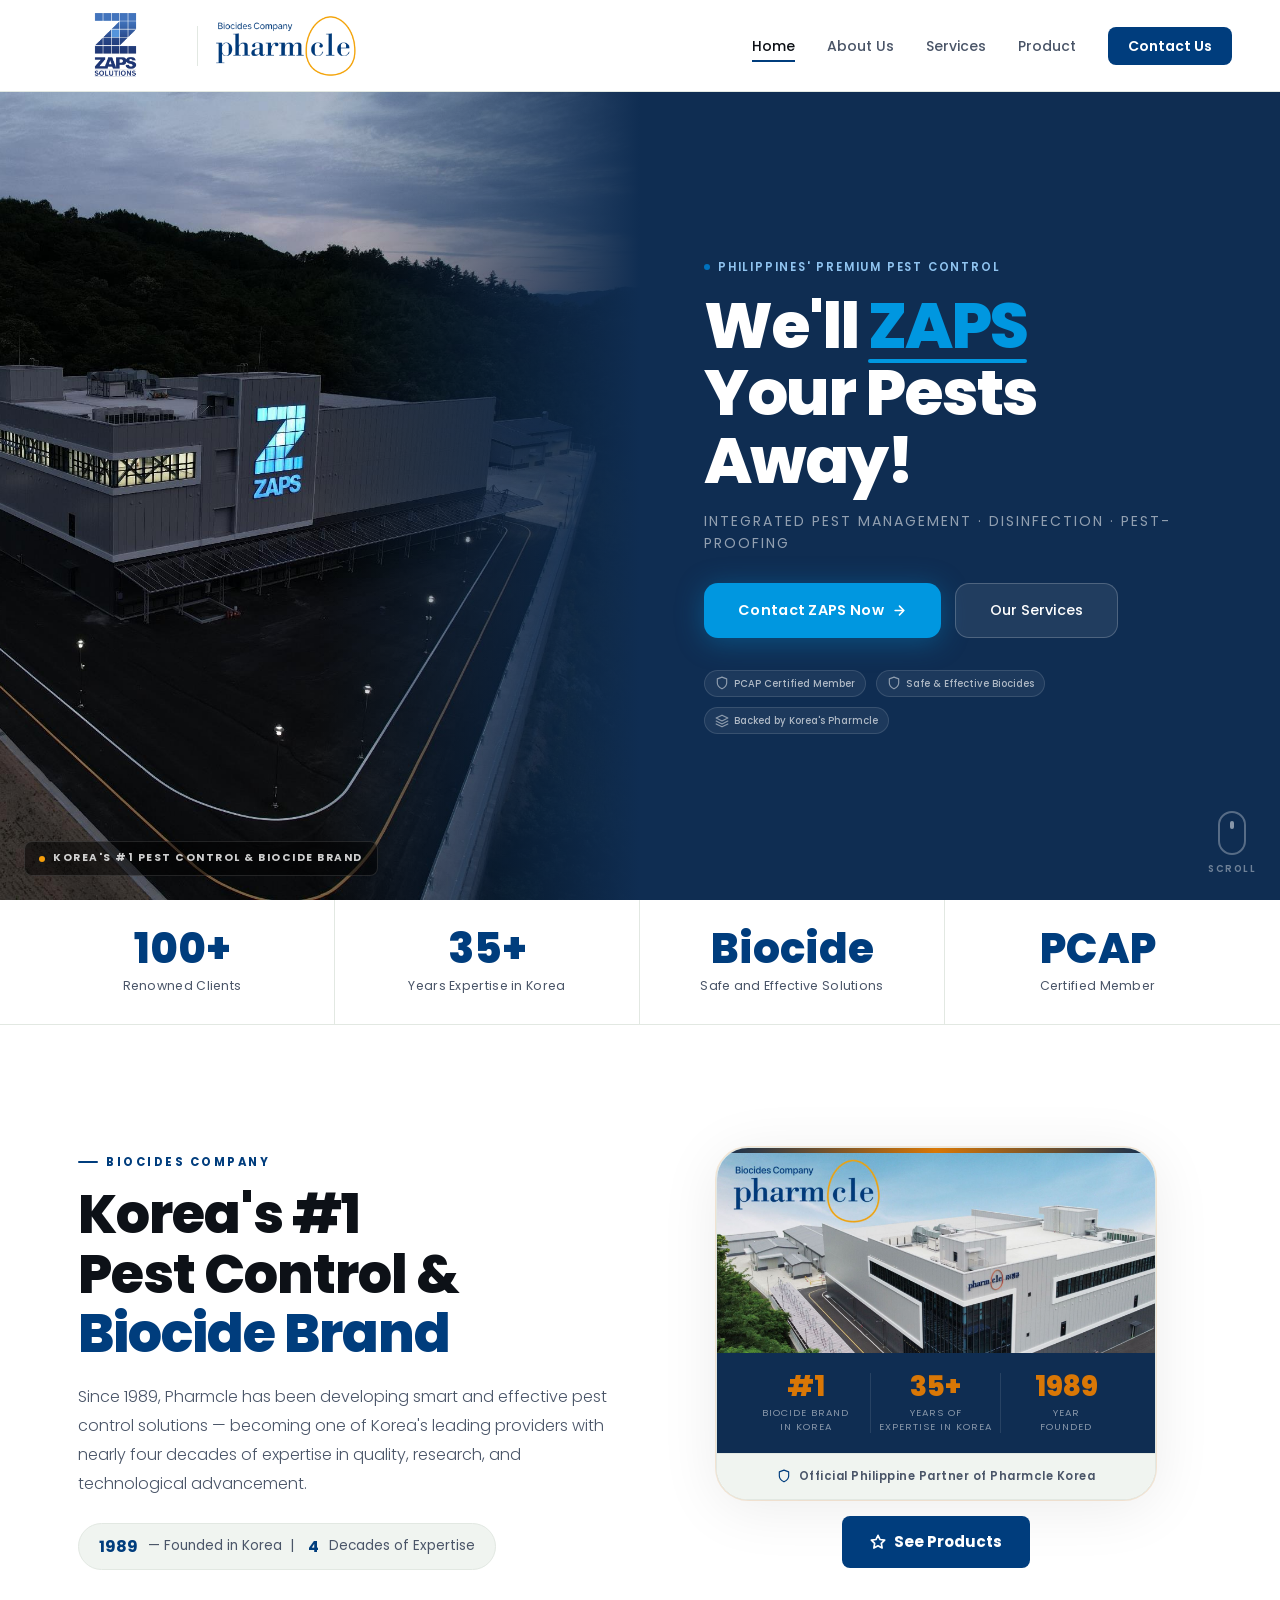
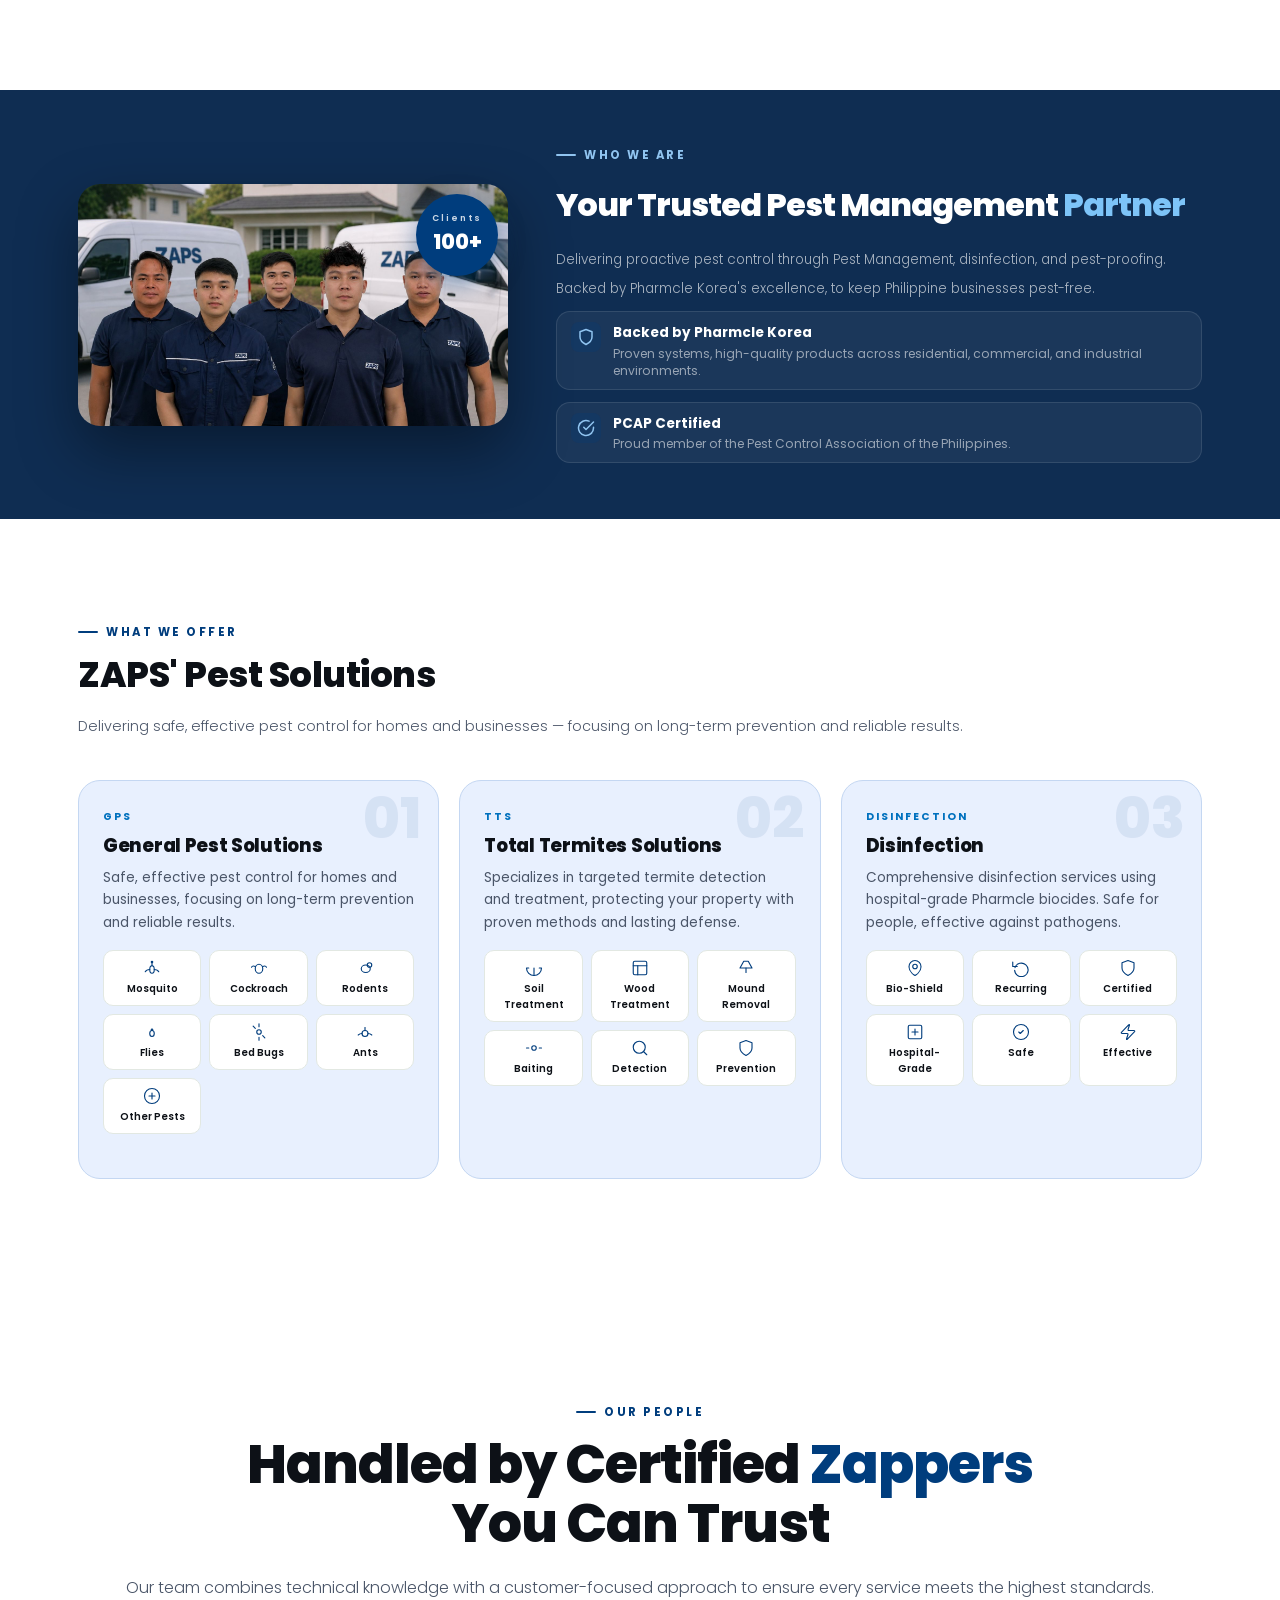
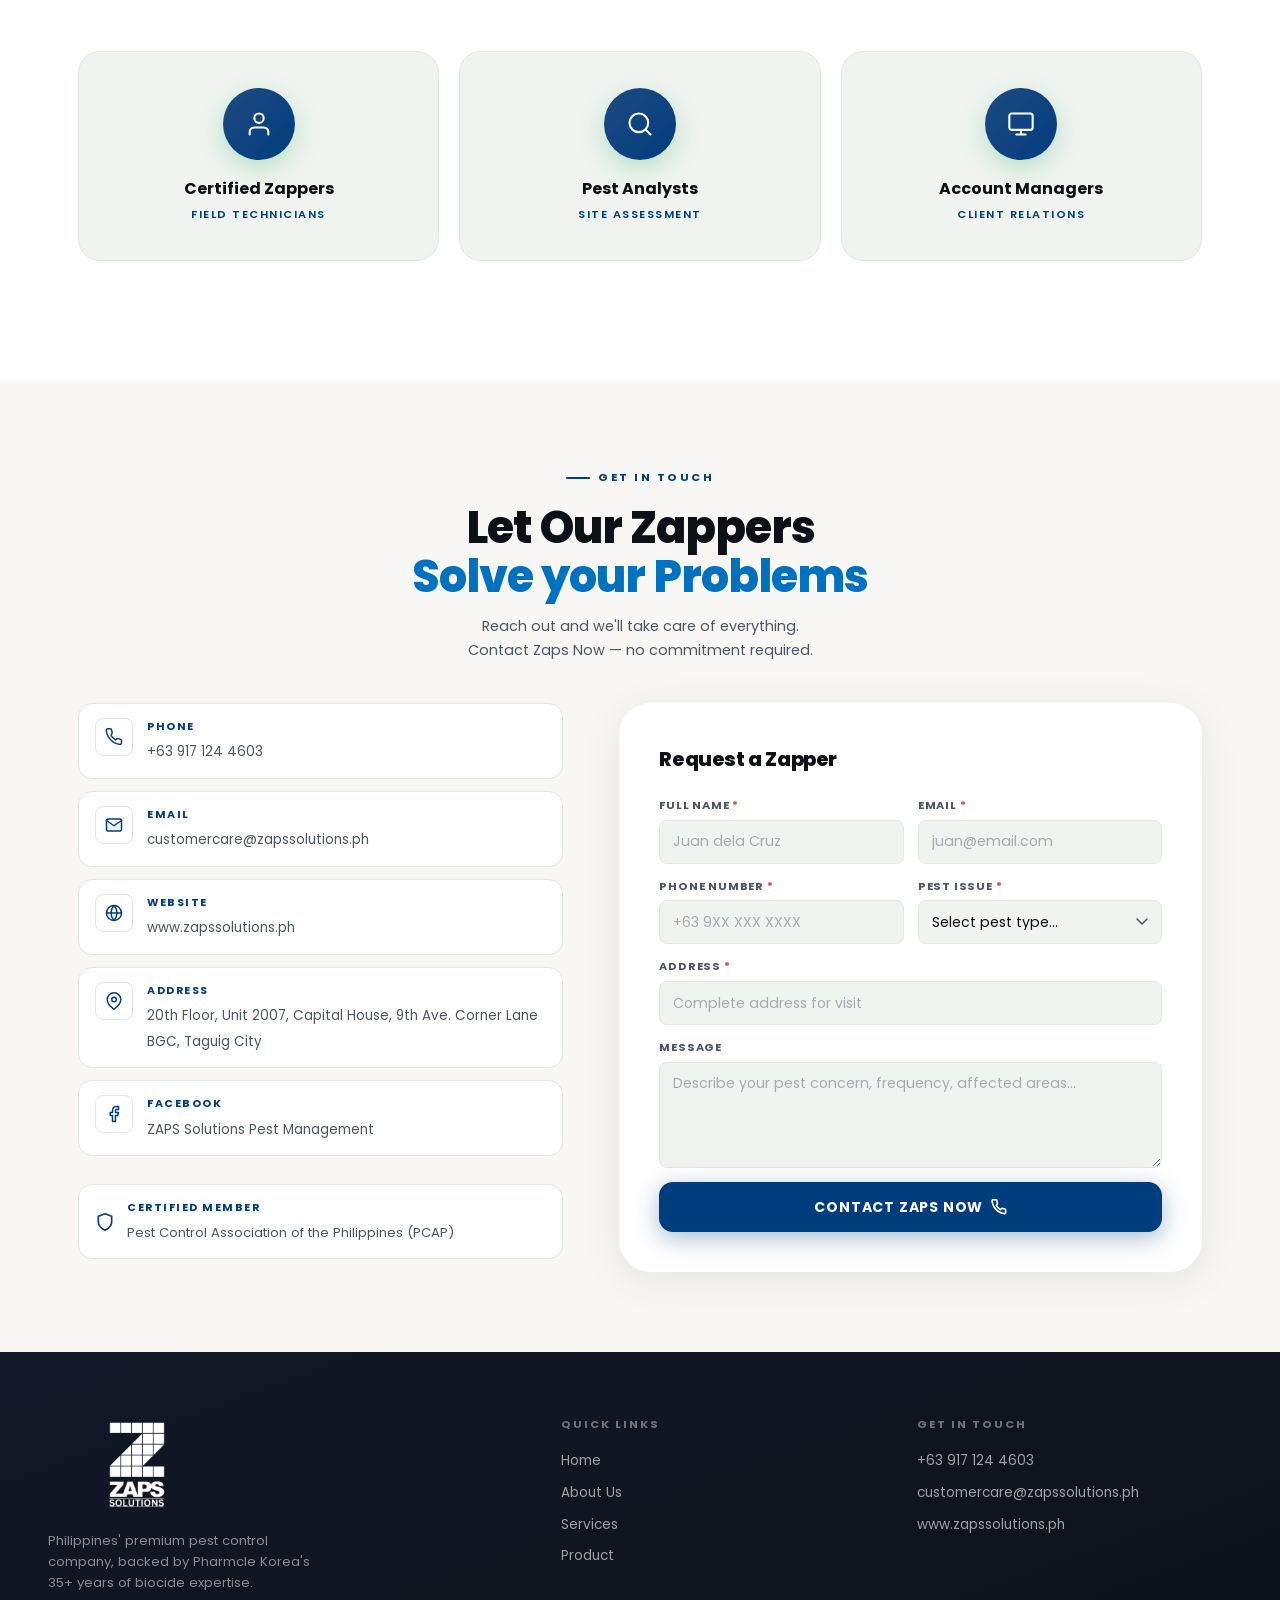
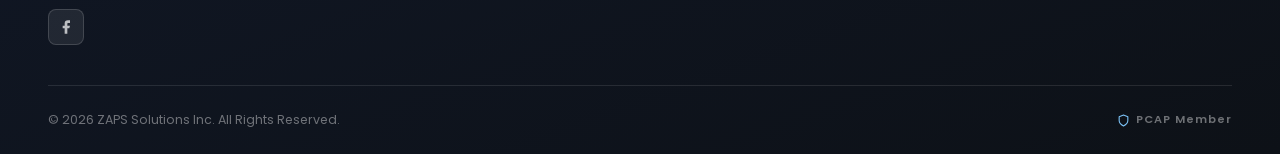
==== index.html @ f19b84ec "Fix white margin gap on hero by using padding instead of margin https://claude.ai/code/session_01PkK" ====
<!DOCTYPE html>
<html lang="en">
<head>
<meta charset="UTF-8">
<meta name="viewport" content="width=device-width, initial-scale=1.0">
<meta name="description" content="ZAPS Solutions Inc. — Philippines' premier pest control company. Integrated Pest Management, disinfection, and pest-proofing backed by Korea's Pharmcle.">
<title>ZAPS Solutions Inc. – We'll ZAPS Your Pests Away!</title>
    <link rel="icon" href="images/zaps_logo.png" type="image/png">
<link rel="preconnect" href="https://fonts.googleapis.com">
<link rel="preconnect" href="https://fonts.gstatic.com" crossorigin>
<link href="https://fonts.googleapis.com/css2?family=Poppins:wght@300;400;500;600;700;800&display=swap" rel="stylesheet" media="print" onload="this.media='all'">
<noscript><link href="https://fonts.googleapis.com/css2?family=Poppins:wght@300;400;500;600;700;800&display=swap" rel="stylesheet"></noscript>
<link rel="stylesheet" href="css/nav.css">
<style>
/* ─────────────────────────────────────────
   ZAPS SOLUTIONS — Redesigned Stylesheet
   White navbar · Full responsive · UX-first
───────────────────────────────────────── */
:root {
  --white:       #ffffff;
  --off-white:   #f8f7f4;
  --ink:         #0d1117;
  --ink-2:       #1c2530;
  --ink-muted:   #4a5568;
  --accent:      #003D7D;   /* ZAPS blue — from logo */
  --accent-2:    #002d60;
  --gold:        #d97706;
  --gold-light:  #fef3c7;
  --accent-light: #0071BE;  /* ZAPS lighter blue */
  --blue-deep:   #0f2d52;
  --blue-mid:    #1e4a82;
  --surface:     #f0f4f0;
  --border:      #e2e8e2;
  --border-dark: rgba(255,255,255,0.12);
  --text-on-dark: rgba(255,255,255,0.85);
  --text-dim:     rgba(255,255,255,0.45);

  --nav-h:  92px;
  --r-sm:   8px;
  --r-md:   14px;
  --r-lg:   22px;
  --r-xl:   32px;
  --max-w:  1220px;

  --ease-out: cubic-bezier(0.16,1,0.3,1);
}

*, *::before, *::after { box-sizing: border-box; margin: 0; padding: 0; }
html {
  width: 100%; min-height: 100%;
  scroll-behavior: smooth;
  scroll-padding-top: var(--nav-h);
  -webkit-text-size-adjust: 100%;
}
body {
  width: 100%;
  font-family: 'Poppins', sans-serif;
  background: var(--off-white);
  color: var(--ink);
  overflow-x: hidden;
  line-height: 1.6;
}
img { display: block; max-width: 100%; }
a { color: inherit; text-decoration: none; }
button { font-family: inherit; cursor: pointer; }

@media (prefers-reduced-motion: reduce) {
  *, *::before, *::after {
    animation-duration: 0.01ms !important;
    transition-duration: 0.01ms !important;
  }
}

/* ══════════════════════════════
   HERO — Split layout
══════════════════════════════ */
#hero {
  height: 100svh;
  padding-top: var(--nav-h);
  background: var(--blue-deep);
  position: relative;
  display: grid;
  grid-template-columns: 1fr 1fr;
  overflow: hidden;
}
.hero-image-side {
  position: relative;
  overflow: hidden;
}
.hero-image-side::after {
  content: '';
  position: absolute; inset: 0;
  background: linear-gradient(to right, transparent 50%, var(--blue-deep) 100%);
  pointer-events: none; z-index: 1;
}
.hero-image-side img {
  width: 100%; height: 100%;
  object-fit: cover; display: block;
}
.hero-content-side {
  display: flex;
  flex-direction: column;
  justify-content: center;
  padding: 60px clamp(32px, 5vw, 80px);
  position: relative; z-index: 2;
}
.hero-korea-badge {
  position: absolute;
  bottom: 24px; left: 24px;
  display: flex; align-items: center; gap: 8px;
  background: rgba(0,0,0,0.5);
  border: 1px solid rgba(255,255,255,0.12);
  border-radius: 8px; padding: 8px 14px;
  font-size: 0.65rem; font-weight: 700;
  letter-spacing: 1.5px; text-transform: uppercase;
  color: rgba(255,255,255,0.8); z-index: 3;
}
.hero-korea-badge span {
  width: 6px; height: 6px;
  background: #f59e0b; border-radius: 50%;
}
.hero-scroll-indicator {
  position: absolute;
  bottom: 24px; right: 24px;
  display: flex; flex-direction: column;
  align-items: center; gap: 6px;
  color: rgba(255,255,255,0.4);
  font-size: 0.6rem; font-weight: 600;
  letter-spacing: 1.5px; text-transform: uppercase; z-index: 3;
}
.hero-scroll-icon {
  width: 28px; height: 44px;
  border: 2px solid rgba(255,255,255,0.3);
  border-radius: 14px;
  display: flex; justify-content: center; padding-top: 8px;
}
.hero-scroll-dot {
  width: 4px; height: 8px;
  background: rgba(255,255,255,0.5);
  border-radius: 2px;
  animation: scrollBounce 1.5s ease-in-out infinite;
}
@keyframes scrollBounce {
  0%, 100% { transform: translateY(0); opacity: 1; }
  50% { transform: translateY(10px); opacity: 0.3; }
}

.hero-eyebrow {
  display: inline-flex; align-items: center; gap: 8px;
  font-size: 0.72rem; font-weight: 600; letter-spacing: 1.8px;
  text-transform: uppercase; color: #90c4f0;
  margin-bottom: 16px;
  animation: fadeUp 0.7s ease both;
}
.hero-eyebrow span { width: 6px; height: 6px; background: var(--accent-light); border-radius: 50%; }

.hero-headline {
  font-family: 'Poppins', sans-serif;
  font-size: clamp(36px, 5vw, 64px);
  font-weight: 800; line-height: 1.05;
  letter-spacing: -2px; color: var(--white);
  animation: fadeUp 0.7s ease 0.15s both;
  margin-bottom: 16px;
}
.hero-headline .zaps-word {
  color: #0097E0; position: relative; display: inline-block;
}
.hero-headline .zaps-word::after {
  content: '';
  position: absolute; left: 0; bottom: -4px; right: 0;
  height: 4px; background: #0097E0; border-radius: 2px;
  animation: lineGrow 0.6s var(--ease-out) 0.8s both;
  transform-origin: left;
}
@keyframes lineGrow { from { transform: scaleX(0); } to { transform: scaleX(1); } }

.hero-sub {
  font-size: clamp(11px, 1.4vw, 14px); font-weight: 400;
  color: rgba(255,255,255,0.55);
  letter-spacing: 2px; text-transform: uppercase;
  margin-bottom: 28px;
  animation: fadeUp 0.7s ease 0.3s both;
}
.hero-ctas {
  display: flex; flex-wrap: wrap; gap: 14px;
  margin-bottom: 32px;
  animation: fadeUp 0.7s ease 0.45s both;
}
.btn-primary {
  display: inline-flex; align-items: center; gap: 8px;
  background: #0097E0; color: var(--white);
  padding: 15px 34px; border-radius: var(--r-md);
  font-size: 0.9rem; font-weight: 600; letter-spacing: 0.3px;
  transition: background 0.2s, transform 0.2s, box-shadow 0.2s;
  box-shadow: 0 4px 28px rgba(0,151,224,0.35);
  min-height: 52px;
}
.btn-primary:hover {
  background: #5bb8f5;
  transform: translateY(-2px);
  box-shadow: 0 8px 38px rgba(91,184,245,0.4);
}
.btn-ghost {
  display: inline-flex; align-items: center; gap: 8px;
  background: rgba(255,255,255,0.08); color: var(--white);
  padding: 15px 34px; border-radius: var(--r-md);
  font-size: 0.9rem; font-weight: 500;
  border: 1px solid rgba(255,255,255,0.2);
  transition: background 0.2s, transform 0.2s;
  min-height: 52px;
}
.btn-ghost:hover {
  background: rgba(255,255,255,0.14);
  transform: translateY(-2px);
}
.hero-trust-badges {
  display: flex; flex-wrap: wrap; gap: 10px;
  animation: fadeUp 0.7s ease 0.6s both;
}
.hero-trust-badge {
  display: inline-flex; align-items: center; gap: 5px;
  background: rgba(255,255,255,0.06);
  border: 1px solid rgba(255,255,255,0.12);
  border-radius: 50px; padding: 5px 10px;
  font-size: 0.6rem; font-weight: 500;
  color: rgba(255,255,255,0.65);
  white-space: nowrap;
}
.hero-trust-badge svg { color: rgba(255,255,255,0.5); }

@keyframes fadeUp { from{opacity:0;transform:translateY(24px)} to{opacity:1;transform:translateY(0)} }

@media (max-width: 899px) {
  #hero { grid-template-columns: 1fr; height: auto; }
  .hero-image-side { height: 45vh; }
  .hero-image-side::after { background: linear-gradient(to bottom, transparent 50%, var(--blue-deep) 100%); }
  .hero-content-side { padding: 40px 20px 60px; align-items: center; text-align: center; }
  .hero-ctas { justify-content: center; }
  .hero-trust-badges { justify-content: center; }
  .hero-eyebrow { justify-content: center; }
  .hero-headline { font-size: clamp(32px, 8vw, 48px); }
  .hero-korea-badge { display: none; }
  .hero-scroll-indicator { display: none; }
}

/* ══════════════════════════════
   STATS BANNER
══════════════════════════════ */
.stats-banner {
  background: var(--white);
  border-bottom: 1px solid var(--border);
  padding: 0;
}
.stats-inner {
  max-width: var(--max-w); margin: 0 auto;
  display: grid; grid-template-columns: repeat(2, 1fr);
}
.stat-item {
  padding: 28px 20px; text-align: center;
  border-right: 1px solid var(--border);
  border-bottom: 1px solid var(--border);
}
.stat-item:nth-child(2n) { border-right: none; }
.stat-item:last-child,
.stat-item:nth-last-child(2) { border-bottom: none; }
.stat-num {
  font-family: 'Poppins', sans-serif;
  font-size: clamp(28px, 5vw, 42px); font-weight: 800;
  color: var(--accent); line-height: 1;
  margin-bottom: 6px;
}
.stat-label { font-size: 0.78rem; color: var(--ink-muted); font-weight: 400; letter-spacing: 0.3px; }

@media (min-width: 640px) {
  .stats-inner { grid-template-columns: repeat(4, 1fr); }
  .stat-item { border-bottom: none !important; border-right: 1px solid var(--border) !important; }
  .stat-item:last-child { border-right: none !important; }
}

/* ══════════════════════════════
   SECTION SHARED UTILITIES
══════════════════════════════ */
.section-wrap { padding: clamp(64px, 10vw, 120px) 0; }
.container { max-width: var(--max-w); margin: 0 auto; padding: 0 clamp(16px, 4vw, 48px); }

.eyebrow {
  display: inline-flex; align-items: center; gap: 8px;
  font-size: 0.72rem; font-weight: 700; letter-spacing: 2.5px;
  text-transform: uppercase; color: var(--accent);
  margin-bottom: 14px;
}
.eyebrow::before {
  content: '';
  width: 20px; height: 2px; background: var(--accent); border-radius: 2px;
}

.section-title {
  font-family: 'Poppins', sans-serif;
  font-size: clamp(30px, 5vw, 54px);
  font-weight: 800; line-height: 1.1;
  letter-spacing: -1px; color: var(--ink);
  margin-bottom: 20px;
}
.section-title .hl { color: var(--accent); }

.section-body {
  font-size: 1rem; font-weight: 300;
  line-height: 1.8; color: var(--ink-muted);
  max-width: 560px;
}

/* Reveal animation */
.reveal {
  opacity: 0; transform: translateY(28px);
  transition: opacity 0.6s var(--ease-out), transform 0.6s var(--ease-out);
}
.reveal.visible { opacity: 1; transform: none; }
.reveal-delay-1 { transition-delay: 0.1s; }
.reveal-delay-2 { transition-delay: 0.2s; }
.reveal-delay-3 { transition-delay: 0.3s; }

/* ══════════════════════════════
   PHARMCLE SECTION — Light BG
══════════════════════════════ */
#pharmcle { background: var(--white); }

.pharmcle-grid {
  display: grid; grid-template-columns: 1fr;
  gap: 60px; align-items: center;
}

@media (min-width: 900px) {
  .pharmcle-grid { grid-template-columns: 1fr 1fr; }
}

.pharmcle-kicker {
  font-size: 1rem; font-weight: 500;
  color: var(--ink); line-height: 1.6;
  margin-bottom: 16px;
}
.pharmcle-kicker .hl { color: var(--gold); font-weight: 700; }
.pharmcle-kicker a { color: var(--accent); }

.stat-pill {
  display: inline-flex; align-items: center; gap: 10px;
  background: var(--surface); border: 1px solid var(--border);
  border-radius: 50px; padding: 10px 20px;
  font-size: 0.85rem; margin-top: 24px;
  color: var(--ink-muted);
}
.stat-pill strong { color: var(--accent); font-size: 1rem; }
.see-products-btn {
  display: flex; align-items: center; justify-content: center; gap: 8px;
  width: 100%; margin-top: 16px; padding: 15px 24px;
  background: var(--accent); color: #fff;
  border-radius: var(--r-sm); font-size: 0.95rem; font-weight: 700;
  text-decoration: none; transition: background 0.2s, transform 0.2s;
  min-height: 52px;
}
.see-products-btn:hover { background: var(--accent-2); transform: translateY(-2px); }
@media (min-width: 900px) {
  .see-products-btn { width: auto; padding: 13px 28px; }
}

/* Pharmcle card */
.pharmcle-card {
  background: var(--white);
  border-radius: var(--r-xl);
  border: 1px solid var(--border);
  overflow: hidden;
  box-shadow: 0 8px 60px rgba(0,0,0,0.08), 0 0 0 1px rgba(217,119,6,0.15);
  max-width: 440px; margin: 0 auto; width: 100%;
}
.pharmcle-card-bar {
  height: 5px;
  background: linear-gradient(90deg, var(--blue-deep), var(--gold) 50%, var(--blue-deep));
}
.pharmcle-card-logo {
  padding: 0;
  background: var(--white);
  display: flex; align-items: center; justify-content: center;
  overflow: hidden;
  height: 200px;
}
.pharmcle-card-logo img {
  width: 100%; height: 100%;
  object-fit: cover;
  object-position: top left;
  display: block;
}
.pharmcle-card-stats {
  display: grid; grid-template-columns: repeat(3, 1fr);
  background: var(--blue-deep);
  padding: 20px 24px;
  gap: 0;
}
.pcs {
  text-align: center; display: flex; flex-direction: column;
  align-items: center; gap: 5px;
  border-right: 1px solid rgba(255,255,255,0.1);
  padding: 0 8px;
}
.pcs:last-child { border-right: none; }
.pcs-num {
  font-family: 'Poppins', sans-serif;
  font-size: 1.75rem; font-weight: 800; color: var(--gold); line-height: 1;
}
.pcs-label { font-size: 0.6rem; letter-spacing: 1px; color: rgba(255,255,255,0.5); text-transform: uppercase; line-height: 1.4; }
.pharmcle-card-footer {
  display: flex; align-items: center; justify-content: center; gap: 8px;
  padding: 13px 20px; background: var(--surface);
  border-top: 1px solid var(--border);
  font-size: 0.72rem; font-weight: 600; color: var(--ink-muted);
  letter-spacing: 0.5px;
}
.pharmcle-card-footer svg { color: var(--accent); flex-shrink: 0; }

/* ══════════════════════════════
   ABOUT — Dark section
══════════════════════════════ */
#about {
  background: var(--blue-deep);
  padding: clamp(36px,5vw,56px) 0;
  position: relative; overflow: hidden;
}
#about .section-title { color: var(--white); font-size: clamp(1.4rem,3vw,2rem); white-space: nowrap; }
#about .section-title .hl { color: #7dc4f8; }
#about .section-body { color: rgba(255,255,255,0.65); font-size: 0.84rem; line-height: 1.55; max-width: none; }
#about .eyebrow { color: #90c4f0; }
#about .eyebrow::before { background: #90c4f0; }

.about-grid {
  display: grid; grid-template-columns: 1fr;
  gap: 32px; align-items: center;
}
@media (min-width: 900px) {
  .about-grid { grid-template-columns: 0.8fr 1.2fr; gap: 48px; }
}

.about-img-wrap {
  position: relative;
}
.about-img-single {
  width: 100%;
  height: auto;
  border-radius: var(--r-lg);
  box-shadow: 0 24px 60px rgba(0,0,0,0.4);
}
.est-badge {
  position: absolute; top: 10px; right: 10px;
  width: 82px; height: 82px;
  background: var(--accent); border-radius: 50%;
  display: flex; flex-direction: column;
  align-items: center; justify-content: center;
  text-align: center; z-index: 4;
  box-shadow: 0 8px 24px rgba(0,61,125,0.5);
}
.est-badge span:first-child { font-size: 0.55rem; letter-spacing: 2px; font-weight: 600; color: rgba(255,255,255,0.8); }
.est-badge span:last-child { font-family: 'Poppins', sans-serif; font-size: 1.3rem; font-weight: 800; color: var(--white); }

.about-text { display: flex; flex-direction: column; gap: 8px; }
.about-highlight {
  display: flex; gap: 12px; align-items: flex-start;
  background: rgba(255,255,255,0.05);
  border: 1px solid rgba(255,255,255,0.1);
  border-radius: var(--r-md); padding: 10px 14px;
  margin-top: 4px;
}
.about-highlight-icon {
  width: 30px; height: 30px; flex-shrink: 0;
  background: rgba(0,61,125,0.25); border-radius: var(--r-sm);
  display: flex; align-items: center; justify-content: center;
  color: #90c4f0;
}
.about-highlight strong { display: block; color: var(--white); font-size: 0.84rem; margin-bottom: 1px; }
.about-highlight p { font-size: 0.76rem; color: rgba(255,255,255,0.55); line-height: 1.4; margin: 0; }

/* ══════════════════════════════
   SERVICES
══════════════════════════════ */
#services {
  position: relative; overflow: hidden;
  padding: clamp(56px,8vw,96px) 0;
  background: var(--white);
}
#services::before { display: none; }
#services .section-title { color: var(--ink); font-size: clamp(1.5rem,3.5vw,2.2rem); font-weight: 800; letter-spacing: -0.5px; }
#services .eyebrow { color: var(--accent); }
#services .eyebrow::before { background: var(--accent); }
#services .section-body { color: var(--ink-muted); font-size: 0.9rem; max-width: none; }

.services-head { margin-bottom: 40px; }

.services-grid {
  display: grid; grid-template-columns: 1fr;
  gap: 20px;
}
@media (min-width: 640px) {
  .services-grid { grid-template-columns: 1fr 1fr; }
}
@media (min-width: 1100px) {
  .services-grid { grid-template-columns: repeat(3, 1fr); }
}

.service-card {
  background: #e8f0fe;
  border: 1px solid #c4d7f2;
  border-radius: var(--r-lg); padding: 28px 24px;
  position: relative; overflow: hidden;
  transition: border-color 0.3s, transform 0.3s, box-shadow 0.3s;
  cursor: default;
}
.service-card::before { display: none; }
.service-card:hover { border-color: var(--accent); transform: translateY(-4px); box-shadow: 0 12px 36px rgba(0,61,125,0.12); }

.service-card-tag {
  font-size: 0.65rem; font-weight: 700; letter-spacing: 2px;
  text-transform: uppercase; color: var(--accent-light);
  margin-bottom: 8px;
}
.service-card-title {
  font-family: 'Poppins', sans-serif;
  font-size: 1.15rem; font-weight: 800;
  color: var(--ink); line-height: 1.25;
  margin-bottom: 10px; letter-spacing: -0.3px;
}
.service-card-body {
  font-size: 0.85rem; color: var(--ink-muted);
  line-height: 1.65; margin-bottom: 16px;
}
.service-num {
  position: absolute; top: 10px; right: 16px;
  font-family: 'Poppins', sans-serif;
  font-size: 3.5rem; font-weight: 800;
  color: rgba(0,61,125,0.08); line-height: 1;
  pointer-events: none; user-select: none;
}

.pest-chips { display: grid; grid-template-columns: repeat(3, 1fr); gap: 8px; margin-bottom: 16px; }
.pest-chip {
  display: flex; flex-direction: column; align-items: center; gap: 4px;
  background: var(--white); border: 1px solid var(--border);
  border-radius: 10px; padding: 8px 10px;
  min-width: 56px; font-size: 0.62rem; font-weight: 600;
  color: var(--ink); text-align: center;
  transition: background 0.2s, border-color 0.2s, box-shadow 0.2s; cursor: default;
}
.pest-chip svg { width: 18px; height: 18px; color: var(--accent); }
.pest-chip:hover { border-color: var(--accent); box-shadow: 0 4px 12px rgba(0,61,125,0.1); }

.learn-link {
  display: inline-flex; align-items: center; gap: 6px;
  color: var(--accent); font-size: 0.85rem; font-weight: 600;
  transition: gap 0.2s, color 0.2s;
  cursor: pointer; position: relative; z-index: 1;
}
.learn-link:hover { gap: 10px; color: var(--accent-2); }

/* ══════════════════════════════
   TEAM
══════════════════════════════ */
#team { background: var(--white); }
#team .section-title { white-space: nowrap; text-align: center; }
#team .section-body { max-width: none; }

.team-grid {
  display: grid; grid-template-columns: 1fr;
  gap: 20px; margin-top: 48px;
}
@media (min-width: 640px) {
  .team-grid { grid-template-columns: repeat(3, 1fr); }
}

.team-card {
  background: var(--surface); border: 1px solid var(--border);
  border-radius: var(--r-lg); padding: 36px 24px;
  text-align: center;
  transition: border-color 0.3s, transform 0.3s, box-shadow 0.3s;
}
.team-card:hover {
  border-color: var(--accent);
  transform: translateY(-4px);
  box-shadow: 0 16px 40px rgba(0,61,125,0.15);
}
.team-avatar {
  width: 72px; height: 72px;
  background: linear-gradient(135deg, var(--blue-mid), var(--accent));
  border-radius: 50%; margin: 0 auto 16px;
  display: flex; align-items: center; justify-content: center;
  box-shadow: 0 8px 24px rgba(22,163,74,0.25);
}
.team-name { font-family: 'Poppins', sans-serif; font-size: 1rem; font-weight: 700; margin-bottom: 5px; }
.team-role { font-size: 0.7rem; letter-spacing: 1.5px; color: var(--accent); text-transform: uppercase; font-weight: 600; }

/* ══════════════════════════════
   CLIENTS / SOCIAL PROOF
══════════════════════════════ */
#clients {
  background: linear-gradient(135deg, #020d1f 0%, #001a4d 35%, #0038a8 65%, #001a4d 85%, #020d1f 100%);
  overflow: hidden;
  position: relative;
}
#clients::before {
  content: '';
  position: absolute; inset: 0;
  background:
    radial-gradient(ellipse at 50% 0%, rgba(0,120,255,0.35) 0%, transparent 60%),
    radial-gradient(ellipse at 50% 100%, rgba(0,60,160,0.25) 0%, transparent 55%);
  pointer-events: none;
}
#clients .section-title { color: #ffffff; text-align: center; }
#clients .section-body { color: rgba(255,255,255,0.88); }
#clients .eyebrow { justify-content: center; color: #7dc4f8; }
#clients .eyebrow::before { display: none; }

.clients-head { text-align: center; margin-bottom: 48px; position: relative; z-index: 1; }

.clients-track-wrap {
  overflow: hidden;
  position: relative; z-index: 1;
  mask-image: linear-gradient(to right, transparent, black 8%, black 92%, transparent);
  -webkit-mask-image: linear-gradient(to right, transparent, black 8%, black 92%, transparent);
}
.clients-track {
  display: flex; gap: 16px;
  animation: trackScroll 22s linear infinite;
  width: max-content;
}
.clients-track:hover { animation-play-state: paused; }
@keyframes trackScroll { to { transform: translateX(-50%); } }

.client-logo {
  height: 52px;
  background: rgba(255,255,255,0.07);
  border: 1px solid rgba(100,180,255,0.2);
  border-radius: var(--r-md); padding: 0 28px;
  display: flex; align-items: center; justify-content: center;
  font-family: 'Poppins', sans-serif;
  font-size: 0.88rem; font-weight: 700;
  color: rgba(255,255,255,0.75);
  white-space: nowrap; flex-shrink: 0;
  transition: background 0.25s, color 0.25s, border-color 0.25s, box-shadow 0.25s;
  backdrop-filter: blur(6px);
}
.client-logo:hover {
  background: rgba(0,100,255,0.22);
  border-color: rgba(100,180,255,0.55);
  color: #ffffff;
  box-shadow: 0 0 18px rgba(0,120,255,0.3);
}

/* Reviews / Testimonials */
.reviews-grid {
  display: grid; grid-template-columns: 1fr;
  gap: 20px; margin-top: 48px;
}
@media (min-width: 640px) {
  .reviews-grid { grid-template-columns: repeat(2, 1fr); }
}
@media (min-width: 900px) {
  .reviews-grid { grid-template-columns: repeat(3, 1fr); }
}
.review-card {
  background: rgba(255,255,255,0.06);
  border: 1px solid rgba(100,180,255,0.18);
  border-radius: var(--r-lg); padding: 28px 24px;
  transition: border-color 0.3s, transform 0.3s, box-shadow 0.3s;
  position: relative; z-index: 1;
  backdrop-filter: blur(8px);
}
.review-card:hover {
  border-color: rgba(100,180,255,0.45);
  transform: translateY(-4px);
  box-shadow: 0 12px 36px rgba(0,80,200,0.25);
}
.review-stars { color: #fbbf24; font-size: 0.85rem; letter-spacing: 2px; margin-bottom: 12px; }
.review-text { font-size: 0.88rem; color: rgba(255,255,255,0.82); line-height: 1.75; margin-bottom: 18px; font-style: italic; }
.review-author { font-size: 0.78rem; color: rgba(160,210,255,0.7); font-weight: 600; letter-spacing: 0.5px; }

/* ══════════════════════════════
   CONTACT — Dark split layout
══════════════════════════════ */
#contact {
  background: var(--off-white);
  padding: clamp(48px,7vw,80px) 0;
  position: relative; overflow: hidden;
}
#contact::before {
  display: none;
}

/* ── Info side ── */
.contact-info-side { position: relative; z-index: 1; }
.contact-eyebrow {
  display: inline-flex; align-items: center; gap: 8px;
  font-size: 0.7rem; font-weight: 700; letter-spacing: 2.5px;
  text-transform: uppercase; color: var(--accent); margin-bottom: 16px;
}
.contact-eyebrow::before {
  content: ''; width: 24px; height: 2px; background: var(--accent); border-radius: 2px;
}
.contact-title {
  font-family: 'Poppins', sans-serif;
  font-size: clamp(1.8rem,4vw,2.8rem); font-weight: 800;
  line-height: 1.1; letter-spacing: -1px; color: var(--ink); margin-bottom: 12px;
}
.contact-title .hl { color: var(--accent-light); }
.contact-lead {
  font-size: 0.9rem; color: var(--ink-muted);
  line-height: 1.7; margin-bottom: 36px; max-width: 400px;
}

/* Info cards */
.info-cards { display: flex; flex-direction: column; gap: 12px; margin-bottom: 28px; }
.info-card {
  display: flex; align-items: flex-start; gap: 14px;
  background: var(--white);
  border: 1px solid var(--border);
  border-radius: var(--r-md); padding: 14px 16px;
  transition: background 0.25s, border-color 0.25s;
}
.info-card:hover {
  background: var(--surface);
  border-color: var(--accent-light);
}
.info-card-icon {
  width: 38px; height: 38px; flex-shrink: 0;
  background: var(--white); border: 1px solid var(--border); border-radius: var(--r-sm);
  display: flex; align-items: center; justify-content: center;
  color: var(--accent);
}
.info-card-text strong {
  display: block; font-size: 0.68rem; font-weight: 700;
  letter-spacing: 1.5px; text-transform: uppercase;
  color: var(--accent); margin-bottom: 3px;
}
.info-card-text span { font-size: 0.84rem; color: var(--ink-muted); line-height: 1.45; }
.info-card-text a {
  font-size: 0.84rem; color: var(--ink-muted);
  transition: color 0.2s;
}
.info-card-text a:hover { color: var(--ink); }

/* PCAP badge */
.pcap-glass {
  display: flex; align-items: center; gap: 12px;
  background: var(--white);
  border: 1px solid var(--border);
  border-radius: var(--r-md); padding: 14px 16px;
}
.pcap-glass svg { color: var(--accent); flex-shrink: 0; }
.pcap-glass strong { display: block; font-size: 0.68rem; letter-spacing: 1.5px; text-transform: uppercase; color: var(--accent); margin-bottom: 2px; }
.pcap-glass span { font-size: 0.82rem; color: var(--ink-muted); }

/* ── Form side ── */
.contact-form-wrap {
  background: rgba(255,255,255,0.96);
  border-radius: var(--r-xl);
  padding: clamp(20px,4vw,40px);
  box-shadow: 0 8px 40px rgba(0,0,0,0.08);
  position: relative; z-index: 1;
  width: 100%; box-sizing: border-box; overflow: hidden;
}
.form-title {
  font-family: 'Poppins', sans-serif;
  font-size: 1.25rem; font-weight: 800;
  color: var(--ink); margin-bottom: 22px; letter-spacing: -0.4px;
}

.form-row {
  display: grid; grid-template-columns: 1fr;
  gap: 14px; margin-bottom: 0;
}
@media (min-width: 480px) { .form-row { grid-template-columns: 1fr 1fr; } }

.form-group { display: flex; flex-direction: column; gap: 5px; margin-bottom: 14px; }
.form-group label {
  font-size: 0.7rem; font-weight: 700; letter-spacing: 0.8px;
  color: var(--ink-muted); text-transform: uppercase;
}
.form-group input,
.form-group textarea,
.form-group select {
  background: var(--surface); border: 1.5px solid var(--border);
  border-radius: var(--r-sm); padding: 10px 13px;
  color: var(--ink); font-family: 'Poppins', sans-serif; font-size: 0.88rem;
  outline: none; transition: border-color 0.2s, box-shadow 0.2s, background 0.2s;
  min-height: 44px; -webkit-appearance: none; appearance: none; width: 100%;
}
.form-group input::placeholder,
.form-group textarea::placeholder { color: var(--ink-muted); opacity: 0.45; }
.form-group input:focus,
.form-group textarea:focus,
.form-group select:focus {
  border-color: var(--accent); background: #fff;
  box-shadow: 0 0 0 3px rgba(0,61,125,0.1);
}
.form-group input.error,
.form-group textarea.error,
.form-group select.error { border-color: #e53e3e; box-shadow: 0 0 0 3px rgba(229,62,62,0.1); }
.field-error {
  font-size: 0.7rem; color: #e53e3e; font-weight: 600;
  display: none; margin-top: 2px;
}
.field-error.show { display: block; }
.form-group textarea { resize: vertical; min-height: 90px; }
.form-group select {
  background-image: url("data:image/svg+xml,%3Csvg xmlns='http://www.w3.org/2000/svg' width='12' height='8' viewBox='0 0 12 8'%3E%3Cpath d='M1 1l5 5 5-5' stroke='%234a5568' stroke-width='1.5' fill='none' stroke-linecap='round'/%3E%3C/svg%3E");
  background-repeat: no-repeat; background-position: right 13px center;
  padding-right: 36px; cursor: pointer;
}

/* Submit button */
.submit-btn {
  width: 100%; background: var(--accent); color: #fff;
  border: none; padding: 14px 20px;
  border-radius: var(--r-md); margin-top: 4px;
  font-family: 'Poppins', sans-serif;
  font-size: 0.88rem; font-weight: 700;
  letter-spacing: 0.8px; text-transform: uppercase;
  cursor: pointer;
  transition: background 0.25s, transform 0.2s, box-shadow 0.25s;
  box-shadow: 0 6px 24px rgba(0,61,125,0.35);
  display: flex; align-items: center; justify-content: center; gap: 8px;
  min-height: 50px; position: relative; overflow: hidden;
}
.submit-btn:hover:not(:disabled) {
  background: var(--accent-2); transform: translateY(-2px);
  box-shadow: 0 10px 32px rgba(0,61,125,0.45);
}
.submit-btn:active:not(:disabled) { transform: translateY(0); }
.submit-btn:disabled { opacity: 0.75; cursor: not-allowed; transform: none; }

/* Spinner */
.btn-spinner {
  width: 18px; height: 18px; border: 2px solid rgba(255,255,255,0.35);
  border-top-color: #fff; border-radius: 50%;
  animation: spin 0.7s linear infinite; display: none; flex-shrink: 0;
}
@keyframes spin { to { transform: rotate(360deg); } }
.submit-btn.loading .btn-spinner { display: block; }
.submit-btn.loading .btn-text { opacity: 0.7; }

/* Contact grid */
.contact-grid {
  display: grid; grid-template-columns: 1fr;
  gap: 40px; align-items: start; position: relative; z-index: 1;
  width: 100%;
}
@media (min-width: 900px) {
  .contact-grid { grid-template-columns: 1fr 1.2fr; gap: 56px; }
}
.contact-grid > * { min-width: 0; }
.contact-form-wrap { width: 100%; box-sizing: border-box; }

/* ══════════════════════════════
   FOOTER
══════════════════════════════ */
footer {
  background: linear-gradient(160deg, #111827 0%, #0d1117 100%);
  padding: clamp(40px, 6vw, 64px) clamp(16px, 4vw, 48px) 24px;
}
.footer-inner {
  max-width: var(--max-w); margin: 0 auto;
  display: grid; grid-template-columns: 1fr;
  gap: 40px; text-align: left;
}
@media (min-width: 640px) {
  .footer-inner { grid-template-columns: 1.5fr 1fr 1fr; text-align: left; }
}
.footer-logo {
  height: 100px; width: auto; filter: brightness(0) invert(1);
  margin-bottom: 14px; display: block; margin-left: 0; margin-right: 0;
}
@media (min-width: 640px) {
  .footer-logo { margin-left: 0; margin-right: 0; }
}
.footer-tagline { font-size: 0.82rem; color: rgba(255,255,255,0.5); line-height: 1.6; max-width: 280px; margin: 0; }
@media (min-width: 640px) { .footer-tagline { margin: 0; } }
.footer-socials { display: flex; gap: 8px; margin-top: 16px; justify-content: flex-start; }
.footer-social-btn {
  display: flex; align-items: center; justify-content: center;
  width: 36px; height: 36px; border-radius: 8px;
  background: rgba(255,255,255,0.08); border: 1px solid rgba(255,255,255,0.15);
  color: rgba(255,255,255,0.7); transition: background 0.2s, color 0.2s;
}
.footer-social-btn:hover { background: rgba(255,255,255,0.16); color: #fff; }
.footer-col-title {
  font-size: 0.7rem; font-weight: 700; letter-spacing: 2px;
  text-transform: uppercase; color: rgba(255,255,255,0.4);
  margin-bottom: 16px;
}
.footer-links { display: flex; flex-direction: column; gap: 10px; align-items: flex-start; }
@media (min-width: 640px) { .footer-links { align-items: flex-start; } }
.footer-links a { font-size: 0.85rem; color: rgba(255,255,255,0.6); transition: color 0.2s; }
.footer-links a:hover { color: var(--white); }
.footer-bottom {
  max-width: var(--max-w); margin: 40px auto 0;
  padding-top: 24px; border-top: 1px solid rgba(255,255,255,0.10);
  display: flex; flex-wrap: wrap; gap: 12px;
  align-items: center; justify-content: space-between;
}
.footer-copy { font-size: 0.78rem; color: rgba(255,255,255,0.4); }
.footer-pcap {
  display: flex; align-items: center; gap: 6px;
  font-size: 0.7rem; color: rgba(255,255,255,0.4); font-weight: 600; letter-spacing: 1px;
}
.footer-pcap svg { color: #7dc4f8; }
</style>
</head>
<body>

<!-- ═══════ NAV ═══════ -->
<div id="nav-placeholder"></div>


<!-- ═══════ HERO ═══════ -->
<section id="hero" aria-label="Hero">
  <div class="hero-image-side">
    <img src="images/Home Page Picture.jpg" alt="ZAPS Solutions facility" loading="eager">
    <div class="hero-korea-badge">
      <span></span>
      Korea's #1 Pest Control & Biocide Brand
    </div>
  </div>

  <div class="hero-content-side">
    <div class="hero-eyebrow">
      <span></span>
      Philippines' Premium Pest Control
    </div>
    <h1 class="hero-headline">
      We'll <span class="zaps-word">ZAPS</span><br>Your Pests Away!
    </h1>
    <p class="hero-sub">Integrated Pest Management &middot; Disinfection &middot; Pest-Proofing</p>
    <div class="hero-ctas">
      <a href="#contact" class="btn-primary">
        Contact ZAPS Now
        <svg width="15" height="15" viewBox="0 0 24 24" fill="none" stroke="currentColor" stroke-width="2.5" stroke-linecap="round" stroke-linejoin="round" aria-hidden="true"><path d="M5 12h14M12 5l7 7-7 7"/></svg>
      </a>
      <a href="#services" class="btn-ghost">Our Services</a>
    </div>
    <div class="hero-trust-badges">
      <div class="hero-trust-badge">
        <svg width="14" height="14" viewBox="0 0 24 24" fill="none" stroke="currentColor" stroke-width="2" stroke-linecap="round" stroke-linejoin="round"><path d="M12 22s8-4 8-10V5l-8-3-8 3v7c0 6 8 10 8 10z"/></svg>
        PCAP Certified Member
      </div>
      <div class="hero-trust-badge">
        <svg width="14" height="14" viewBox="0 0 24 24" fill="none" stroke="currentColor" stroke-width="2" stroke-linecap="round" stroke-linejoin="round"><path d="M12 22s8-4 8-10V5l-8-3-8 3v7c0 6 8 10 8 10z"/></svg>
        Safe & Effective Biocides
      </div>
      <div class="hero-trust-badge">
        <svg width="14" height="14" viewBox="0 0 24 24" fill="none" stroke="currentColor" stroke-width="2" stroke-linecap="round" stroke-linejoin="round"><path d="M12 2L2 7l10 5 10-5-10-5z"/><path d="M2 17l10 5 10-5"/><path d="M2 12l10 5 10-5"/></svg>
        Backed by Korea's Pharmcle
      </div>
    </div>
  </div>

  <div class="hero-scroll-indicator">
    <div class="hero-scroll-icon"><div class="hero-scroll-dot"></div></div>
    Scroll
  </div>
</section>

<!-- ═══════ STATS BANNER ═══════ -->
<div class="stats-banner" aria-label="Quick stats">
  <div class="stats-inner">
    <div class="stat-item reveal">
      <div class="stat-num">100+</div>
      <div class="stat-label">Renowned Clients</div>
    </div>
    <div class="stat-item reveal reveal-delay-1">
      <div class="stat-num">35+</div>
      <div class="stat-label">Years Expertise in Korea</div>
    </div>
    <div class="stat-item reveal reveal-delay-2">
      <div class="stat-num">Biocide</div>
      <div class="stat-label">Safe and Effective Solutions</div>
    </div>
    <div class="stat-item reveal reveal-delay-3">
      <div class="stat-num">PCAP</div>
      <div class="stat-label">Certified Member</div>
    </div>
  </div>
</div>

<!-- ═══════ PHARMCLE ═══════ -->
<section id="pharmcle" class="section-wrap" aria-label="Pharmcle Product">
  <div class="container">
    <div class="pharmcle-grid">
      <div class="reveal">
        <div class="eyebrow">Biocides Company</div>
        <h2 class="section-title">Korea's #1 <br>Pest Control &amp; <span class="hl">Biocide Brand</span></h2>
        <p class="section-body">Since 1989, Pharmcle has been developing smart and effective pest control solutions — becoming one of Korea's leading providers with nearly four decades of expertise in quality, research, and technological advancement.</p>
        <div class="stat-pill reveal reveal-delay-1">
          <strong>1989</strong> — Founded in Korea &nbsp;|&nbsp; <strong>4</strong> Decades of Expertise
        </div>
      </div>

      <div class="reveal reveal-delay-2" style="display:flex;flex-direction:column;align-items:center;gap:0">
        <div class="pharmcle-card">
          <div class="pharmcle-card-bar"></div>
          <div class="pharmcle-card-logo">
            <img src="[data-uri]" alt="Pharmcle – Korea's #1 Biocide Brand" width="600" height="338">
          </div>
          <div class="pharmcle-card-stats">
            <div class="pcs">
              <div class="pcs-num">#1</div>
              <div class="pcs-label">Biocide Brand<br>in Korea</div>
            </div>
            <div class="pcs">
              <div class="pcs-num">35+</div>
              <div class="pcs-label">Years of<br>Expertise in Korea</div>
            </div>
            <div class="pcs">
              <div class="pcs-num">1989</div>
              <div class="pcs-label">Year<br>Founded</div>
            </div>
          </div>
          <div class="pharmcle-card-footer">
            <svg width="14" height="14" viewBox="0 0 24 24" fill="none" stroke="currentColor" stroke-width="2" stroke-linecap="round" stroke-linejoin="round" aria-hidden="true"><path d="M12 22s8-4 8-10V5l-8-3-8 3v7c0 6 8 10 8 10z"/></svg>
            Official Philippine Partner of Pharmcle Korea
          </div>
        </div>
        <a href="products.html" class="see-products-btn reveal reveal-delay-3">
          <svg width="16" height="16" viewBox="0 0 24 24" fill="none" stroke="currentColor" stroke-width="2.5" stroke-linecap="round" stroke-linejoin="round" aria-hidden="true"><path d="M12 2l3.09 6.26L22 9.27l-5 4.87 1.18 6.88L12 17.77l-6.18 3.25L7 14.14 2 9.27l6.91-1.01L12 2z"/></svg>
          See Products
        </a>
      </div>
    </div>
  </div>
</section>

<!-- ═══════ ABOUT ═══════ -->
<section id="about" class="section-wrap" aria-label="About Us">
  <div class="container">
    <div class="about-grid">
      <div class="about-img-wrap reveal">
        <img src="images/about-team.jpg" alt="ZAPS field experts at work" class="about-img-single">
        <div class="est-badge">
          <span>Clients</span>
          <span>100+</span>
        </div>
      </div>

      <div class="about-text reveal reveal-delay-1">
        <div class="eyebrow">Who We Are</div>
        <h2 class="section-title">Your Trusted Pest Management <span class="hl">Partner</span></h2>

        <p class="section-body">Delivering proactive pest control through Pest Management, disinfection, and pest-proofing.</p>
        <p class="section-body">Backed by Pharmcle Korea's excellence, to keep Philippine businesses pest-free.</p>

        <div class="about-highlight">
          <div class="about-highlight-icon">
            <svg width="18" height="18" viewBox="0 0 24 24" fill="none" stroke="currentColor" stroke-width="2" stroke-linecap="round" stroke-linejoin="round" aria-hidden="true"><path d="M12 22s8-4 8-10V5l-8-3-8 3v7c0 6 8 10 8 10z"/></svg>
          </div>
          <div>
            <strong>Backed by Pharmcle Korea</strong>
            <p>Proven systems, high-quality products across residential, commercial, and industrial environments.</p>
          </div>
        </div>

        <div class="about-highlight">
          <div class="about-highlight-icon">
            <svg width="18" height="18" viewBox="0 0 24 24" fill="none" stroke="currentColor" stroke-width="2" stroke-linecap="round" stroke-linejoin="round" aria-hidden="true"><path d="M22 11.08V12a10 10 0 1 1-5.93-9.14"/><polyline points="22 4 12 14.01 9 11.01"/></svg>
          </div>
          <div>
            <strong>PCAP Certified</strong>
            <p>Proud member of the Pest Control Association of the Philippines.</p>
          </div>
        </div>
      </div>
    </div>
  </div>
</section>

<!-- ═══════ SERVICES ═══════ -->
<section id="services" class="section-wrap" aria-label="Services">
  <div class="container">
    <div class="services-head reveal">
      <div class="eyebrow">What We Offer</div>
      <h2 class="section-title">ZAPS' Pest Solutions</h2>
      <p class="section-body">Delivering safe, effective pest control for homes and businesses — focusing on long-term prevention and reliable results.</p>
    </div>

    <div class="services-grid">
      <!-- Card 1 -->
      <div class="service-card reveal">
        <div class="service-num" aria-hidden="true">01</div>
        <div class="service-card-tag">GPS</div>
        <h3 class="service-card-title"><a href="general-pest.html" style="color:inherit;text-decoration:none;">General Pest Solutions</a></h3>
        <p class="service-card-body">Safe, effective pest control for homes and businesses, focusing on long-term prevention and reliable results.</p>
        <div class="pest-chips" role="list" aria-label="Pests treated">
          <div class="pest-chip" role="listitem">
            <svg width="22" height="22" viewBox="0 0 24 24" fill="none" stroke="currentColor" stroke-width="1.5" stroke-linecap="round" stroke-linejoin="round"><ellipse cx="12" cy="14" rx="3" ry="5"/><path d="M12 9V5"/><path d="M9 14c-2 0-5 1-6 3"/><path d="M15 14c2 0 5 1 6 3"/><circle cx="12" cy="4" r="1"/></svg>
            Mosquito
          </div>
          <div class="pest-chip" role="listitem">
            <svg width="22" height="22" viewBox="0 0 24 24" fill="none" stroke="currentColor" stroke-width="1.5" stroke-linecap="round" stroke-linejoin="round"><ellipse cx="12" cy="13" rx="5" ry="6"/><path d="M7 10c-2-1-4-1-5 1"/><path d="M17 10c2-1 4-1 5 1"/></svg>
            Cockroach
          </div>
          <div class="pest-chip" role="listitem">
            <svg width="22" height="22" viewBox="0 0 24 24" fill="none" stroke="currentColor" stroke-width="1.5" stroke-linecap="round" stroke-linejoin="round"><ellipse cx="13" cy="13" rx="6" ry="5"/><circle cx="18" cy="8" r="3"/></svg>
            Rodents
          </div>
          <div class="pest-chip" role="listitem">
            <svg width="22" height="22" viewBox="0 0 24 24" fill="none" stroke="currentColor" stroke-width="1.5" stroke-linecap="round" stroke-linejoin="round"><ellipse cx="12" cy="14" rx="3" ry="4"/><circle cx="12" cy="9" r="1"/></svg>
            Flies
          </div>
          <div class="pest-chip" role="listitem">
            <svg width="22" height="22" viewBox="0 0 24 24" fill="none" stroke="currentColor" stroke-width="1.5" stroke-linecap="round" stroke-linejoin="round"><circle cx="12" cy="12" r="3"/><path d="M12 1v4M12 19v4M4.22 4.22l2.83 2.83M16.95 16.95l2.83 2.83"/></svg>
            Bed Bugs
          </div>
          <div class="pest-chip" role="listitem">
            <svg width="22" height="22" viewBox="0 0 24 24" fill="none" stroke="currentColor" stroke-width="1.5" stroke-linecap="round" stroke-linejoin="round"><circle cx="12" cy="14" r="4"/><path d="M12 10V6"/><path d="M8 14c-2 0-4 1-5 2"/><path d="M16 14c2 0 4 1 5 2"/></svg>
            Ants
          </div>
          <div class="pest-chip" role="listitem">
            <svg width="22" height="22" viewBox="0 0 24 24" fill="none" stroke="currentColor" stroke-width="1.5" stroke-linecap="round" stroke-linejoin="round"><circle cx="12" cy="12" r="10"/><path d="M8 12h8"/><path d="M12 8v8"/></svg>
            Other Pests
          </div>
        </div>
      </div>

      <!-- Card 2 -->
      <div class="service-card reveal reveal-delay-1">
        <div class="service-num" aria-hidden="true">02</div>
        <div class="service-card-tag">TTS</div>
        <h3 class="service-card-title">Total Termites Solutions</h3>
        <p class="service-card-body">Specializes in targeted termite detection and treatment, protecting your property with proven methods and lasting defense.</p>
        <div class="pest-chips" role="list">
          <div class="pest-chip" role="listitem">
            <svg width="22" height="22" viewBox="0 0 24 24" fill="none" stroke="currentColor" stroke-width="1.5" stroke-linecap="round" stroke-linejoin="round"><path d="M12 22V12"/><path d="M5 12H2a10 10 0 0 0 20 0h-3"/></svg>
            Soil Treatment
          </div>
          <div class="pest-chip" role="listitem">
            <svg width="22" height="22" viewBox="0 0 24 24" fill="none" stroke="currentColor" stroke-width="1.5" stroke-linecap="round" stroke-linejoin="round"><rect x="3" y="3" width="18" height="18" rx="2"/><path d="M3 9h18"/><path d="M9 21V9"/></svg>
            Wood Treatment
          </div>
          <div class="pest-chip" role="listitem">
            <svg width="22" height="22" viewBox="0 0 24 24" fill="none" stroke="currentColor" stroke-width="1.5" stroke-linecap="round" stroke-linejoin="round"><path d="m9 3-5 9h16L15 3z"/><path d="M12 12v6"/></svg>
            Mound Removal
          </div>
          <div class="pest-chip" role="listitem">
            <svg width="22" height="22" viewBox="0 0 24 24" fill="none" stroke="currentColor" stroke-width="1.5" stroke-linecap="round" stroke-linejoin="round"><circle cx="12" cy="12" r="3"/><path d="M5 12H2"/><path d="M22 12h-3"/></svg>
            Baiting
          </div>
          <div class="pest-chip" role="listitem">
            <svg width="22" height="22" viewBox="0 0 24 24" fill="none" stroke="currentColor" stroke-width="1.5" stroke-linecap="round" stroke-linejoin="round"><circle cx="11" cy="11" r="8"/><path d="m21 21-4.35-4.35"/></svg>
            Detection
          </div>
          <div class="pest-chip" role="listitem">
            <svg width="22" height="22" viewBox="0 0 24 24" fill="none" stroke="currentColor" stroke-width="1.5" stroke-linecap="round" stroke-linejoin="round"><path d="M12 22s8-4 8-10V5l-8-3-8 3v7c0 6 8 10 8 10z"/></svg>
            Prevention
          </div>
        </div>
      </div>

      <!-- Card 3 -->
      <div class="service-card reveal reveal-delay-2">
        <div class="service-num" aria-hidden="true">03</div>
        <div class="service-card-tag">Disinfection</div>
        <h3 class="service-card-title">Disinfection</h3>
        <p class="service-card-body">Comprehensive disinfection services using hospital-grade Pharmcle biocides. Safe for people, effective against pathogens.</p>
        <div class="pest-chips" role="list">
          <div class="pest-chip" role="listitem">
            <svg width="22" height="22" viewBox="0 0 24 24" fill="none" stroke="currentColor" stroke-width="1.5" stroke-linecap="round" stroke-linejoin="round"><path d="M12 22s-8-4.5-8-11.8A8 8 0 0 1 12 2a8 8 0 0 1 8 8.2c0 7.3-8 11.8-8 11.8z"/><circle cx="12" cy="10" r="3"/></svg>
            Bio-Shield
          </div>
          <div class="pest-chip" role="listitem">
            <svg width="22" height="22" viewBox="0 0 24 24" fill="none" stroke="currentColor" stroke-width="1.5" stroke-linecap="round" stroke-linejoin="round"><polyline points="1 4 1 10 7 10"/><path d="M3.51 15a9 9 0 1 0 .49-3.5"/></svg>
            Recurring
          </div>
          <div class="pest-chip" role="listitem">
            <svg width="22" height="22" viewBox="0 0 24 24" fill="none" stroke="currentColor" stroke-width="1.5" stroke-linecap="round" stroke-linejoin="round"><path d="M12 22s8-4 8-10V5l-8-3-8 3v7c0 6 8 10 8 10z"/></svg>
            Certified
          </div>
          <div class="pest-chip" role="listitem">
            <svg width="22" height="22" viewBox="0 0 24 24" fill="none" stroke="currentColor" stroke-width="1.5" stroke-linecap="round" stroke-linejoin="round"><rect x="3" y="3" width="18" height="18" rx="2"/><path d="M12 8v8"/><path d="M8 12h8"/></svg>
            Hospital-Grade
          </div>
          <div class="pest-chip" role="listitem">
            <svg width="22" height="22" viewBox="0 0 24 24" fill="none" stroke="currentColor" stroke-width="1.5" stroke-linecap="round" stroke-linejoin="round"><path d="M9 12l2 2 4-4"/><circle cx="12" cy="12" r="10"/></svg>
            Safe
          </div>
          <div class="pest-chip" role="listitem">
            <svg width="22" height="22" viewBox="0 0 24 24" fill="none" stroke="currentColor" stroke-width="1.5" stroke-linecap="round" stroke-linejoin="round"><path d="M4 14a1 1 0 0 1-.78-1.63l9.9-10.2a.5.5 0 0 1 .86.46l-1.92 6.02A1 1 0 0 0 13 10h7a1 1 0 0 1 .78 1.63l-9.9 10.2a.5.5 0 0 1-.86-.46l1.92-6.02A1 1 0 0 0 11 14z"/></svg>
            Effective
          </div>
        </div>
      </div>

    </div>
  </div>
</section>

<!-- ═══════ TEAM ═══════ -->
<section id="team" class="section-wrap" aria-label="Our Team">
  <div class="container">
    <div class="reveal" style="text-align:center;margin:0 auto 0;">
      <div class="eyebrow" style="justify-content:center;">Our People</div>
      <h2 class="section-title">Handled by Certified <span class="hl">Zappers</span> <br>You Can Trust</h2>
      <p class="section-body" style="margin:0 auto;text-align:center;">Our team combines technical knowledge with a customer-focused approach to ensure every service meets the highest standards.</p>
    </div>

    <div class="team-grid">
      <div class="team-card reveal">
        <div class="team-avatar">
          <svg width="28" height="28" viewBox="0 0 24 24" fill="none" stroke="white" stroke-width="1.8" stroke-linecap="round" stroke-linejoin="round" aria-hidden="true"><path d="M20 21v-2a4 4 0 0 0-4-4H8a4 4 0 0 0-4 4v2"/><circle cx="12" cy="7" r="4"/></svg>
        </div>
        <div class="team-name">Certified Zappers</div>
        <div class="team-role">Field Technicians</div>
      </div>
      <div class="team-card reveal reveal-delay-1">
        <div class="team-avatar">
          <svg width="28" height="28" viewBox="0 0 24 24" fill="none" stroke="white" stroke-width="1.8" stroke-linecap="round" stroke-linejoin="round" aria-hidden="true"><circle cx="11" cy="11" r="8"/><path d="m21 21-4.35-4.35"/></svg>
        </div>
        <div class="team-name">Pest Analysts</div>
        <div class="team-role">Site Assessment</div>
      </div>
      <div class="team-card reveal reveal-delay-2">
        <div class="team-avatar">
          <svg width="28" height="28" viewBox="0 0 24 24" fill="none" stroke="white" stroke-width="1.8" stroke-linecap="round" stroke-linejoin="round" aria-hidden="true"><rect x="2" y="3" width="20" height="14" rx="2"/><path d="M8 21h8M12 17v4"/></svg>
        </div>
        <div class="team-name">Account Managers</div>
        <div class="team-role">Client Relations</div>
      </div>
    </div>
  </div>
</section>

<!-- ═══════ CONTACT ═══════ -->
<section id="contact" aria-label="Contact Us">
  <div class="container">
    <div class="contact-header reveal" style="text-align:center;margin-bottom:40px;">
      <p class="contact-eyebrow" style="justify-content:center;">Get In Touch</p>
      <h2 class="contact-title">Let Our Zappers<br><span class="hl">Solve your Problems</span></h2>
      <p class="contact-lead" style="max-width:none;margin:0 auto 0;">Reach out and we'll take care of everything.<br> Contact Zaps Now — no commitment required.</p>
    </div>
    <div class="contact-grid">

      <!-- ── Left: contact details ── -->
      <div class="contact-info-side reveal">
        <div class="info-cards">
          <!-- Phone -->
          <div class="info-card">
            <div class="info-card-icon" aria-hidden="true">
              <svg width="18" height="18" viewBox="0 0 24 24" fill="none" stroke="currentColor" stroke-width="2" stroke-linecap="round" stroke-linejoin="round"><path d="M22 16.92v3a2 2 0 0 1-2.18 2 19.79 19.79 0 0 1-8.63-3.07A19.5 19.5 0 0 1 4.69 12a19.79 19.79 0 0 1-3.07-8.67A2 2 0 0 1 3.77 1h3a2 2 0 0 1 2 1.72c.127.96.361 1.903.7 2.81a2 2 0 0 1-.45 2.11L8.09 9.91a16 16 0 0 0 6 6l1.27-1.27a2 2 0 0 1 2.11-.45c.907.339 1.85.573 2.81.7A2 2 0 0 1 22 16.92z"/></svg>
            </div>
            <div class="info-card-text">
              <strong>Phone</strong>
              <span><a href="tel:+639171244603">+63 917 124 4603</a></span>
            </div>
          </div>
          <!-- Email -->
          <div class="info-card">
            <div class="info-card-icon" aria-hidden="true">
              <svg width="18" height="18" viewBox="0 0 24 24" fill="none" stroke="currentColor" stroke-width="2" stroke-linecap="round" stroke-linejoin="round"><path d="M4 4h16c1.1 0 2 .9 2 2v12c0 1.1-.9 2-2 2H4c-1.1 0-2-.9-2-2V6c0-1.1.9-2 2-2z"/><polyline points="22,6 12,13 2,6"/></svg>
            </div>
            <div class="info-card-text">
              <strong>Email</strong>
              <span><a href="mailto:customercare@zapssolutions.ph">customercare@zapssolutions.ph</a></span>
            </div>
          </div>
          <!-- Website -->
          <div class="info-card">
            <div class="info-card-icon" aria-hidden="true">
              <svg width="18" height="18" viewBox="0 0 24 24" fill="none" stroke="currentColor" stroke-width="2" stroke-linecap="round" stroke-linejoin="round"><circle cx="12" cy="12" r="10"/><line x1="2" y1="12" x2="22" y2="12"/><path d="M12 2a15.3 15.3 0 0 1 4 10 15.3 15.3 0 0 1-4 10 15.3 15.3 0 0 1-4-10 15.3 15.3 0 0 1 4-10z"/></svg>
            </div>
            <div class="info-card-text">
              <strong>Website</strong>
              <span><a href="https://www.zapssolutions.ph" target="_blank" rel="noopener">www.zapssolutions.ph</a></span>
            </div>
          </div>
          <!-- Address -->
          <div class="info-card">
            <div class="info-card-icon" aria-hidden="true">
              <svg width="18" height="18" viewBox="0 0 24 24" fill="none" stroke="currentColor" stroke-width="2" stroke-linecap="round" stroke-linejoin="round"><path d="M21 10c0 7-9 13-9 13s-9-6-9-13a9 9 0 0 1 18 0z"/><circle cx="12" cy="10" r="3"/></svg>
            </div>
            <div class="info-card-text">
              <strong>Address</strong>
              <span>20th Floor, Unit 2007, Capital House, 9th Ave. Corner Lane BGC, Taguig City</span>
            </div>
          </div>
          <!-- Facebook -->
          <div class="info-card">
            <div class="info-card-icon" aria-hidden="true">
              <svg width="18" height="18" viewBox="0 0 24 24" fill="none" stroke="currentColor" stroke-width="2" stroke-linecap="round" stroke-linejoin="round"><path d="M18 2h-3a5 5 0 0 0-5 5v3H7v4h3v8h4v-8h3l1-4h-4V7a1 1 0 0 1 1-1h3z"/></svg>
            </div>
            <div class="info-card-text">
              <strong>Facebook</strong>
              <span><a href="https://web.facebook.com/ZAPSSolutionsInc/?_rdc=1&_rdr#" target="_blank" rel="noopener">ZAPS Solutions Pest Management</a></span>
            </div>
          </div>
        </div>

        <!-- PCAP badge -->
        <div class="pcap-glass">
          <svg width="20" height="20" viewBox="0 0 24 24" fill="none" stroke="currentColor" stroke-width="2" stroke-linecap="round" stroke-linejoin="round" aria-hidden="true"><path d="M12 22s8-4 8-10V5l-8-3-8 3v7c0 6 8 10 8 10z"/></svg>
          <div>
            <strong>Certified Member</strong>
            <span>Pest Control Association of the Philippines (PCAP)</span>
          </div>
        </div>
      </div>

      <!-- ── Right: form ── -->
      <div class="contact-form-wrap reveal reveal-delay-1">
        <h3 class="form-title">Request a Zapper</h3>

        <!--
          FormSubmit handles email delivery.
          _next redirects to thankyou.html after submission.
          _captcha=false disables the default captcha (use honeypot instead).
        -->
        <form
          id="contact-form"
          action="https://formsubmit.co/customercare@zapssolutions.ph"
          method="POST"
          novalidate
        >
          <!-- FormSubmit hidden configuration fields -->
          <input type="hidden" name="_captcha"  value="false">
          <input type="hidden" name="_subject"  value="New Pest Control Inquiry — ZAPS Solutions">
          <input type="hidden" name="_template" value="table">
          <input type="hidden" name="_next"     value="https://shinano21.github.io/Web_Zaps/thankyou.html">
          <!-- Honeypot spam trap: bots fill this, humans don't -->
          <input type="text"   name="_honey"    style="display:none" tabindex="-1" autocomplete="off">

          <!-- Row 1: Name + Email -->
          <div class="form-row" style="margin-bottom:14px">
            <div class="form-group" style="margin-bottom:0">
              <label for="f-name">Full Name <span aria-hidden="true" style="color:#e53e3e">*</span></label>
              <input id="f-name" name="Full Name" type="text"
                     placeholder="Juan dela Cruz"
                     autocomplete="name" required>
              <span class="field-error" id="err-name">Please enter your full name.</span>
            </div>
            <div class="form-group" style="margin-bottom:0">
              <label for="f-email">Email <span aria-hidden="true" style="color:#e53e3e">*</span></label>
              <input id="f-email" name="Email" type="email"
                     placeholder="juan@email.com"
                     autocomplete="email" required>
              <span class="field-error" id="err-email">Please enter a valid email.</span>
            </div>
          </div>

          <!-- Row 2: Phone + Pest -->
          <div class="form-row" style="margin-bottom:14px">
            <div class="form-group" style="margin-bottom:0">
              <label for="f-phone">Phone Number <span aria-hidden="true" style="color:#e53e3e">*</span></label>
              <input id="f-phone" name="Phone Number" type="tel"
                     placeholder="+63 9XX XXX XXXX"
                     autocomplete="tel" required>
              <span class="field-error" id="err-phone">Please enter your phone number.</span>
            </div>
            <div class="form-group" style="margin-bottom:0">
              <label for="f-pest">Pest Issue <span aria-hidden="true" style="color:#e53e3e">*</span></label>
              <select id="f-pest" name="Pest Issue" required>
                <option value="">Select pest type…</option>
                <option>Cockroaches</option>
                <option>Termites</option>
                <option>Rats</option>
                <option>Mosquitoes</option>
                <option>Bed Bugs</option>
                <option>Ants</option>
                <option>Other</option>
              </select>
              <span class="field-error" id="err-pest">Please select a pest issue.</span>
            </div>
          </div>

          <!-- Address -->
          <div class="form-group">
            <label for="f-address">Address <span aria-hidden="true" style="color:#e53e3e">*</span></label>
            <input id="f-address" name="Address" type="text"
                   placeholder="Complete address for visit"
                   autocomplete="street-address" required>
            <span class="field-error" id="err-address">Please enter your address.</span>
          </div>

          <!-- Message -->
          <div class="form-group">
            <label for="f-message">Message</label>
            <textarea id="f-message" name="Message"
                      placeholder="Describe your pest concern, frequency, affected areas…"
                      rows="4"></textarea>
          </div>

          <!-- Submit -->
          <button class="submit-btn" type="submit" id="submit-btn">
            <span class="btn-text">Contact Zaps Now</span>
            <span class="btn-spinner" aria-hidden="true"></span>
            <svg class="btn-icon" width="16" height="16" viewBox="0 0 24 24" fill="none" stroke="currentColor" stroke-width="2.5" stroke-linecap="round" stroke-linejoin="round" aria-hidden="true"><path d="M22 16.92v3a2 2 0 0 1-2.18 2 19.79 19.79 0 0 1-8.63-3.07A19.5 19.5 0 0 1 4.69 12a19.79 19.79 0 0 1-3.07-8.67A2 2 0 0 1 3.77 1h3a2 2 0 0 1 2 1.72c.127.96.361 1.903.7 2.81a2 2 0 0 1-.45 2.11L8.09 9.91a16 16 0 0 0 6 6l1.27-1.27a2 2 0 0 1 2.11-.45c.907.339 1.85.573 2.81.7A2 2 0 0 1 22 16.92z"/></svg>
          </button>
        </form>
      </div>

    </div>
  </div>
</section>

<!-- ═══════ FOOTER ═══════ -->
<div id="site-footer"></div>

<script>
(function () {
  'use strict';

  const qs  = (s, ctx = document) => ctx.querySelector(s);
  const qsa = (s, ctx = document) => ctx.querySelectorAll(s);
  const reduced = window.matchMedia('(prefers-reduced-motion: reduce)').matches;

  document.addEventListener('DOMContentLoaded', init);

  function init() {
    loadFooter();
    loadNav();
    setupScrollReveal();
    setupActiveNav();
    setupContactForm();
    if (!reduced) {
      generateParticles();
    }
  }

  // ── Contact form: validation + FormSubmit loading state ──
  function setupContactForm() {
    const form = qs('#contact-form');
    if (!form) return;

    const btn = qs('#submit-btn');
    const fields = {
      name:    { el: qs('#f-name'),    err: qs('#err-name'),    validate: v => v.trim().length >= 2 },
      email:   { el: qs('#f-email'),   err: qs('#err-email'),   validate: v => /^[^\s@]+@[^\s@]+\.[^\s@]+$/.test(v.trim()) },
      phone:   { el: qs('#f-phone'),   err: qs('#err-phone'),   validate: v => v.trim().length >= 7 },
      pest:    { el: qs('#f-pest'),    err: qs('#err-pest'),    validate: v => v !== '' },
      address: { el: qs('#f-address'), err: qs('#err-address'), validate: v => v.trim().length >= 5 },
    };

    // Live clear errors on input
    Object.values(fields).forEach(({ el, err }) => {
      el.addEventListener('input',  () => clearError(el, err));
      el.addEventListener('change', () => clearError(el, err));
    });

    form.addEventListener('submit', function (e) {
      // Validate first — only block submission if there are errors
      let valid = true;
      Object.values(fields).forEach(({ el, err, validate }) => {
        if (!validate(el.value)) { showError(el, err); valid = false; }
        else clearError(el, err);
      });

      if (!valid) {
        e.preventDefault(); // stop submission only when invalid
        const firstErr = form.querySelector('.error');
        if (firstErr) firstErr.scrollIntoView({ behavior: 'smooth', block: 'center' });
        return;
      }

      // Valid — show loading state then let the form POST naturally to FormSubmit
      btn.disabled = true;
      btn.classList.add('loading');
      btn.querySelector('.btn-text').textContent = 'Sending…';
      const icon = btn.querySelector('.btn-icon');
      if (icon) icon.style.display = 'none';
      // form submits as POST automatically (no e.preventDefault)
    });

    function showError(input, errEl) {
      input.classList.add('error');
      errEl.classList.add('show');
    }
    function clearError(input, errEl) {
      input.classList.remove('error');
      errEl.classList.remove('show');
    }
  }

  // ── Nav: scroll shadow + mobile sidebar ──

  // ── Shared footer loader ──
  function loadFooter() {
    fetch('footer.html')
      .then(function(r) { return r.text(); })
      .then(function(html) {
        var el = document.getElementById('site-footer');
        if (el) el.outerHTML = html;
      })
      .catch(function() {});
  }

  function loadNav() {
    fetch('nav.html')
      .then(function(r) { return r.text(); })
      .then(function(html) {
        var el = document.getElementById('nav-placeholder');
        if (el) {
          el.outerHTML = html;
          setupNav();
          var page = location.pathname.split('/').pop() || 'index.html';
          if (page === '' || page === 'index.html') {
            document.querySelectorAll('[data-nav="home"]').forEach(function(a) { a.classList.add('active'); });
          }
        }
      })
      .catch(function() {});
  }

  function setupNav() {
    const nav     = qs('#main-nav');
    const btn     = qs('#menu-btn');
    const sidebar = qs('#nav-sidebar');
    const overlay = qs('#nav-overlay');
    const closeBtn = qs('#sidebar-close');
    if (!nav) return;

    window.addEventListener('scroll', () => {
      nav.classList.toggle('scrolled', window.scrollY > 40);
    }, { passive: true });

    if (!btn || !sidebar) return;

    function openSidebar() {
      sidebar.classList.add('open');
      overlay.classList.add('open');
      btn.setAttribute('aria-expanded', 'true');
      document.body.style.overflow = 'hidden';
    }
    function closeSidebar() {
      sidebar.classList.remove('open');
      overlay.classList.remove('open');
      btn.setAttribute('aria-expanded', 'false');
      document.body.style.overflow = '';
    }

    btn.addEventListener('click', openSidebar);
    if (closeBtn) closeBtn.addEventListener('click', closeSidebar);
    if (overlay) overlay.addEventListener('click', closeSidebar);

    qsa('a', sidebar).forEach(a => {
      a.addEventListener('click', closeSidebar);
    });

    document.addEventListener('keydown', (e) => {
      if (e.key === 'Escape' && sidebar.classList.contains('open')) {
        closeSidebar();
        btn.focus();
      }
    });
  }

  // ── Scroll Reveal ──
  function setupScrollReveal() {
    const els = qsa('.reveal');
    if (!els.length) return;
    if (reduced) { els.forEach(el => el.classList.add('visible')); return; }

    const obs = new IntersectionObserver((entries) => {
      entries.forEach(e => {
        if (e.isIntersecting) {
          e.target.classList.add('visible');
          obs.unobserve(e.target);
        }
      });
    }, { threshold: 0.1 });
    els.forEach(el => obs.observe(el));
  }

  // ── Active nav links ──
  function setupActiveNav() {
    const sections = qsa('section[id]');
    const links    = qsa('.nav-links a');
    if (!sections.length || !links.length) return;

    const obs = new IntersectionObserver((entries) => {
      entries.forEach(entry => {
        if (entry.isIntersecting) {
          links.forEach(l => l.classList.toggle('active', l.getAttribute('href') === `#${entry.target.id}`));
        }
      });
    }, { rootMargin: '-40% 0px -55% 0px' });

    sections.forEach(s => obs.observe(s));
  }

  // ── Hero particles ──
  function generateParticles() {
    const container = qs('#particles');
    if (!container) return;
    const count = window.innerWidth < 640 ? 12 : 22;
    for (let i = 0; i < count; i++) {
      const p = document.createElement('div');
      p.className = 'particle';
      const size = Math.random() * 6 + 3;
      p.style.cssText = `
        width: ${size}px; height: ${size}px;
        left: ${Math.random() * 100}%;
        top: ${Math.random() * 100 + 100}%;
        animation-duration: ${Math.random() * 12 + 8}s;
        animation-delay: ${Math.random() * 8}s;
        opacity: ${Math.random() * 0.15};
      `;
      container.appendChild(p);
    }
  }

  function iconMenu() {
    return `<svg width="22" height="22" viewBox="0 0 24 24" fill="none" stroke="currentColor" stroke-width="2.2" stroke-linecap="round" aria-hidden="true"><line x1="3" y1="6" x2="21" y2="6"/><line x1="3" y1="12" x2="21" y2="12"/><line x1="3" y1="18" x2="21" y2="18"/></svg>`;
  }
  function iconX() {
    return `<svg width="22" height="22" viewBox="0 0 24 24" fill="none" stroke="currentColor" stroke-width="2.2" stroke-linecap="round" aria-hidden="true"><line x1="18" y1="6" x2="6" y2="18"/><line x1="6" y1="6" x2="18" y2="18"/></svg>`;
  }
})();
</script>

<script>
if ("serviceWorker" in navigator) {
  navigator.serviceWorker.register("./sw.js").then(function(reg) {
    if (!sessionStorage.getItem("sw-session")) {
      sessionStorage.setItem("sw-session", "1");
      var ctrl = navigator.serviceWorker.controller;
      if (ctrl) ctrl.postMessage("clear");
    }
  });
}
</script>
</body>
</html>
---- css/nav.css ----
.nav-wrap{position:fixed;top:0;left:0;right:0;z-index:1000}
nav{height:var(--nav-h);display:flex;align-items:center;justify-content:space-between;padding:0 clamp(16px,4vw,48px);background:var(--white);border-bottom:1px solid var(--border);transition:box-shadow 0.3s ease;position:relative;z-index:1001}
nav.scrolled{box-shadow:0 2px 24px rgba(0,0,0,0.09)}
.nav-brand{display:flex;align-items:center;gap:14px;flex-shrink:0}
.nav-brand-divider{width:1px;height:40px;background:var(--border);flex-shrink:0}
.nav-zaps-logo{display:flex;align-items:center;height:76px}
.nav-zaps-logo img{height:76px;width:auto;object-fit:contain;display:block}
.nav-pharmcle-pill{display:flex;align-items:center;-webkit-tap-highlight-color:transparent}
.nav-pharmcle-pill img{height:65px;width:auto;object-fit:contain}
.nav-links{display:none;align-items:center;gap:32px;list-style:none}
.nav-links a{font-size:0.875rem;font-weight:500;color:var(--ink-muted);transition:color 0.2s;padding:4px 0;position:relative}
.nav-links a::after{content:'';position:absolute;bottom:-2px;left:0;right:0;height:2px;background:var(--accent);transform:scaleX(0);transform-origin:left;transition:transform 0.25s var(--ease)}
.nav-links a:hover{color:var(--ink)}
.nav-links a:hover::after,.nav-links a.active::after{transform:scaleX(1)}
.nav-links a.active{color:var(--ink)}
.nav-cta{background:var(--accent)!important;color:var(--white)!important;padding:9px 20px!important;border-radius:var(--r-sm)!important;font-weight:600!important;transition:background 0.2s,transform 0.2s!important}
.nav-cta::after{display:none!important}
.nav-cta:hover{background:var(--accent-2)!important;transform:translateY(-1px)}
.mobile-menu-btn{display:flex;align-items:center;justify-content:center;background:none;border:1.5px solid var(--border);color:var(--ink);padding:8px;border-radius:var(--r-sm);min-width:44px;min-height:44px;transition:background 0.2s,border-color 0.2s;-webkit-tap-highlight-color:transparent;cursor:pointer;flex-shrink:0}
.mobile-menu-btn:hover{background:var(--surface);border-color:var(--accent)}
.mobile-menu-btn:active{transform:scale(0.95)}
.hamburger-icon{display:flex;flex-direction:column;justify-content:center;gap:5px;width:22px;height:22px}
.hamburger-icon span{display:block;width:100%;height:2px;background:var(--ink);border-radius:2px;transition:transform 0.3s ease,opacity 0.3s ease,width 0.3s ease;transform-origin:center}
.hamburger-icon span:nth-child(3){width:65%}
.mobile-menu-btn[aria-expanded="true"] .hamburger-icon span:nth-child(1){transform:translateY(7px) rotate(45deg)}
.mobile-menu-btn[aria-expanded="true"] .hamburger-icon span:nth-child(2){opacity:0;transform:scaleX(0)}
.mobile-menu-btn[aria-expanded="true"] .hamburger-icon span:nth-child(3){width:100%;transform:translateY(-7px) rotate(-45deg)}
.nav-overlay{position:fixed;inset:0;z-index:1100;background:rgba(5,15,40,0.65);backdrop-filter:blur(3px);opacity:0;pointer-events:none;transition:opacity 0.35s ease}
.nav-overlay.open{opacity:1;pointer-events:auto}
.nav-sidebar{position:fixed;top:0;right:0;bottom:0;width:min(300px,85vw);background:#0a1f46;z-index:1200;display:flex;flex-direction:column;transform:translateX(100%);visibility:hidden;transition:transform 0.35s cubic-bezier(0.16,1,0.3,1),visibility 0s linear 0.35s;box-shadow:-8px 0 48px rgba(0,0,0,0.45);overflow-y:auto}
.nav-sidebar.open{transform:translateX(0);visibility:visible;transition:transform 0.35s cubic-bezier(0.16,1,0.3,1),visibility 0s linear 0s}
.sidebar-head{display:flex;align-items:center;justify-content:space-between;padding:18px 20px;border-bottom:1px solid rgba(255,255,255,0.08)}
.sidebar-head img{height:36px;width:auto;filter:brightness(0) invert(1)}
.sidebar-close{width:36px;height:36px;border-radius:8px;background:rgba(255,255,255,0.08);border:none;cursor:pointer;display:flex;align-items:center;justify-content:center;color:rgba(255,255,255,0.7);transition:background 0.2s}
.sidebar-close:hover{background:rgba(255,255,255,0.15);color:#fff}
.sidebar-nav{flex:1;padding:12px 10px;display:flex;flex-direction:column;align-items:stretch;gap:2px;background:#0a1f46}
.sidebar-nav a{display:flex;flex-direction:row;align-items:center;justify-content:flex-start;gap:14px;padding:11px 12px;border-radius:10px;color:rgba(255,255,255,0.75);font-size:0.9rem;font-weight:500;text-decoration:none;transition:background 0.15s,color 0.15s;min-height:48px;width:100%}
.sidebar-nav a:hover,.sidebar-nav a.active{background:rgba(255,255,255,0.08);color:#fff}
.sidebar-nav .sidebar-icon{width:36px;height:36px;border-radius:9px;flex-shrink:0;background:rgba(0,61,125,0.6);border:1px solid rgba(0,113,190,0.35);display:flex;align-items:center;justify-content:center}
.sidebar-nav a:hover .sidebar-icon,.sidebar-nav a.active .sidebar-icon{background:rgba(0,97,175,0.7);border-color:rgba(0,151,224,0.5)}
.sidebar-nav .sidebar-icon svg{color:#7dc4f8;width:16px;height:16px}
.sidebar-divider{height:1px;background:rgba(255,255,255,0.08);margin:6px 4px}
.sidebar-foot{padding:16px 20px;border-top:1px solid rgba(255,255,255,0.08)}
.sidebar-foot a{display:flex;align-items:center;justify-content:center;gap:8px;background:var(--accent);color:#fff;padding:13px 20px;border-radius:10px;font-size:0.88rem;font-weight:700;text-decoration:none;transition:background 0.2s}
.sidebar-foot a:hover{background:var(--accent-2)}
.sidebar-foot-tag{font-size:0.7rem;color:rgba(255,255,255,0.3);text-align:center;margin-top:10px;letter-spacing:0.5px}
@media(min-width:900px){.nav-links{display:flex}.mobile-menu-btn{display:none!important}.nav-sidebar,.nav-overlay{display:none!important}}
@media(max-width:899px){.mobile-menu-btn{display:flex!important}.nav-links{display:none!important}:root{--nav-h:72px}.nav-zaps-logo,.nav-zaps-logo img{height:52px}.nav-pharmcle-pill img{height:45px}}
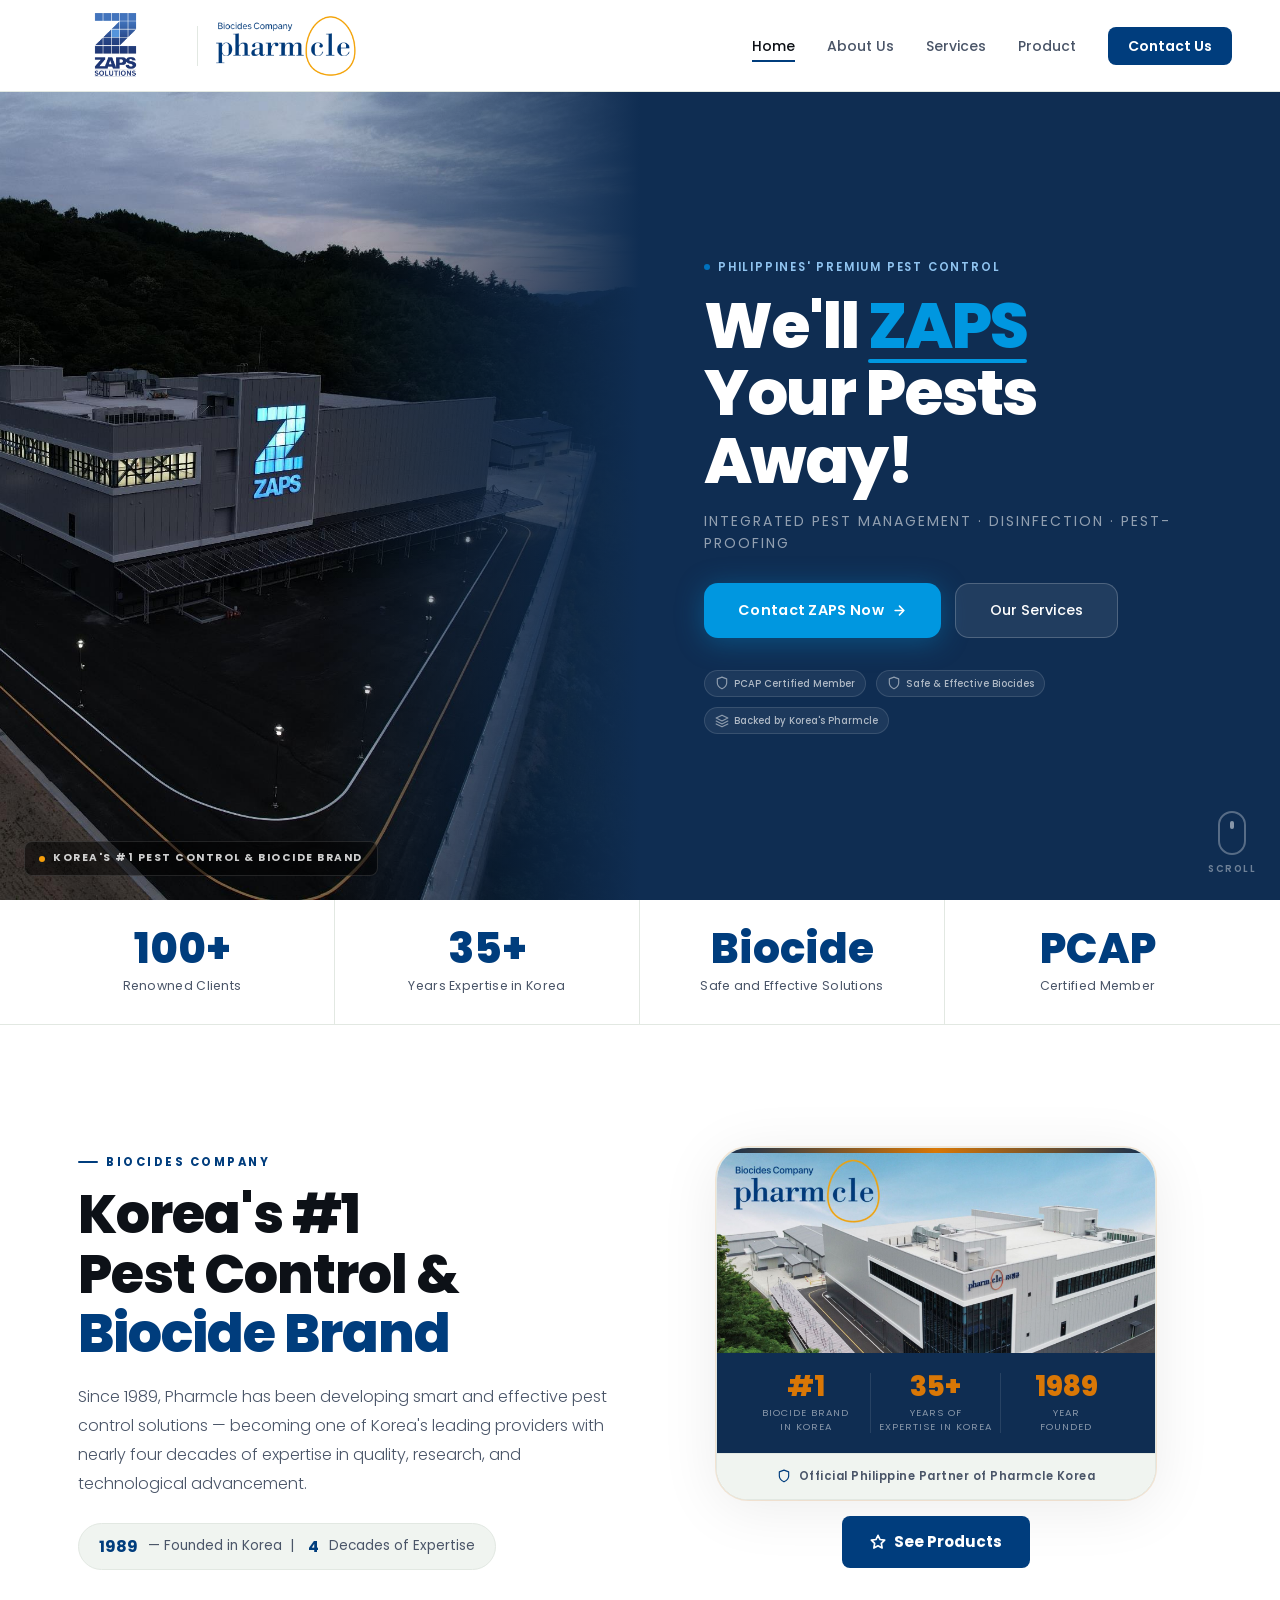
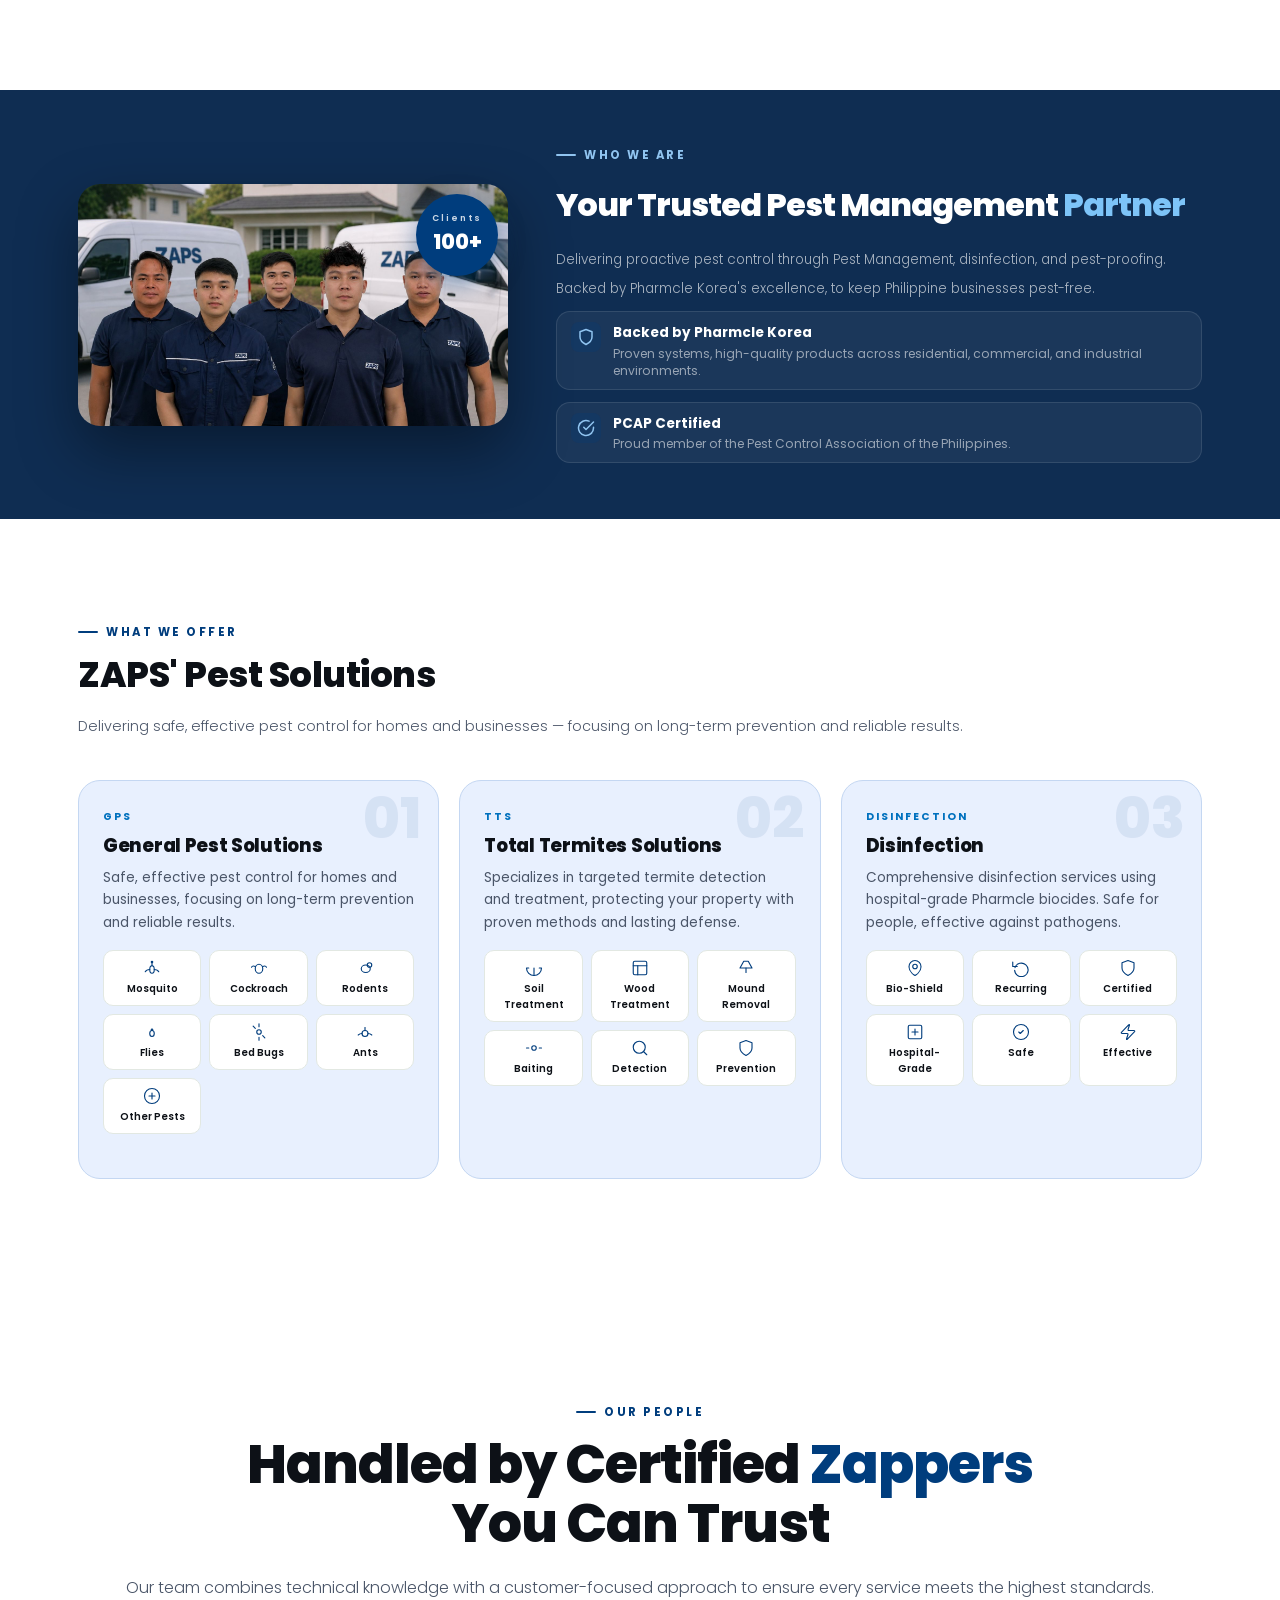
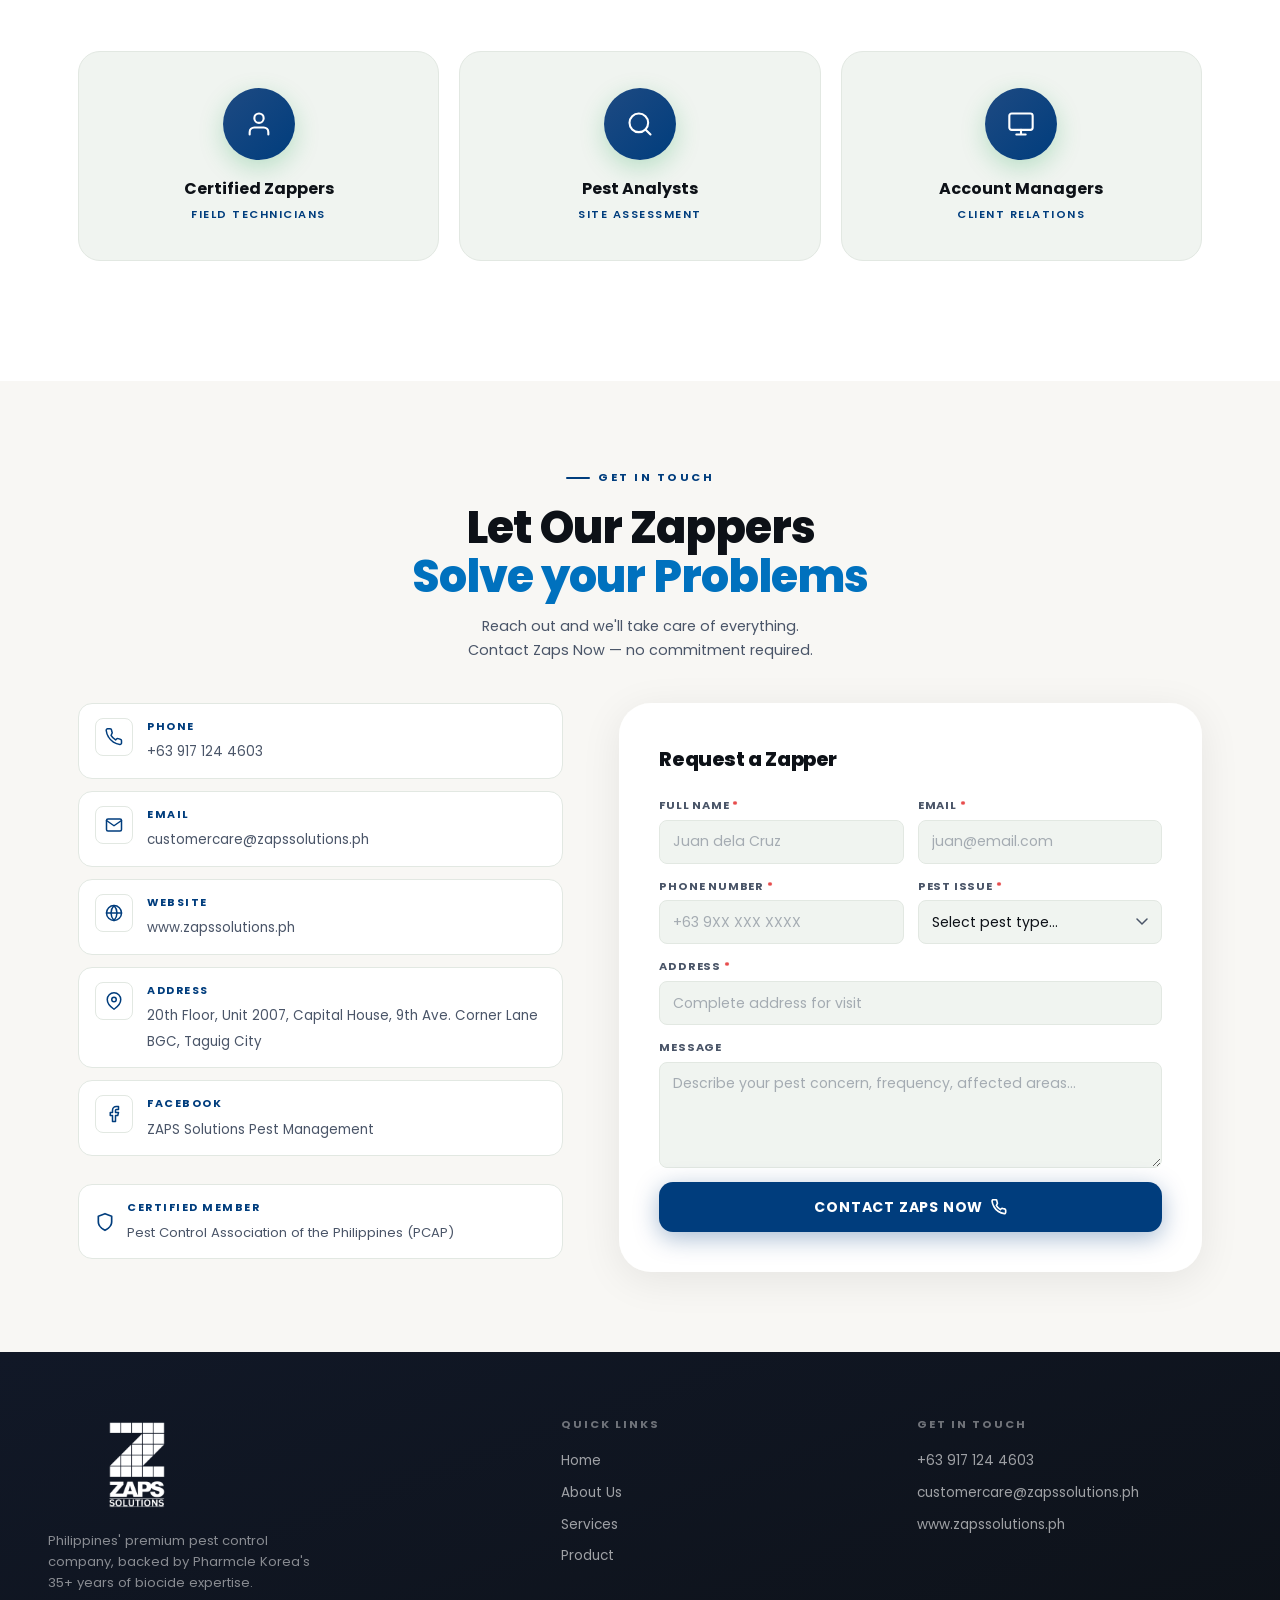
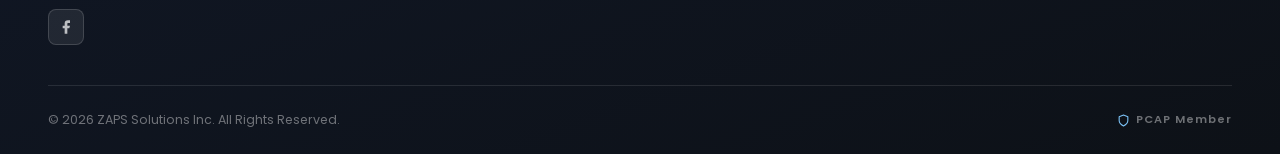
==== commit e74d8dac: "Fix white strip on right side of mobile hero (overflow-x on html) https://claude.ai/code/session_01P" ====
--- a/index.html
+++ b/index.html
@@ -51,6 +51,7 @@
   scroll-behavior: smooth;
   scroll-padding-top: var(--nav-h);
   -webkit-text-size-adjust: 100%;
+  overflow-x: hidden;
 }
 body {
   width: 100%;
@@ -82,6 +83,7 @@
   display: grid;
   grid-template-columns: 1fr 1fr;
   overflow: hidden;
+  margin: 0; width: 100%;
 }
 .hero-image-side {
   position: relative;
@@ -231,7 +233,7 @@
 @keyframes fadeUp { from{opacity:0;transform:translateY(24px)} to{opacity:1;transform:translateY(0)} }
 
 @media (max-width: 899px) {
-  #hero { grid-template-columns: 1fr; height: auto; }
+  #hero { grid-template-columns: 1fr; height: auto; margin: 0; width: 100%; }
   .hero-image-side { height: 45vh; }
   .hero-image-side::after { background: linear-gradient(to bottom, transparent 50%, var(--blue-deep) 100%); }
   .hero-content-side { padding: 40px 20px 60px; align-items: center; text-align: center; }
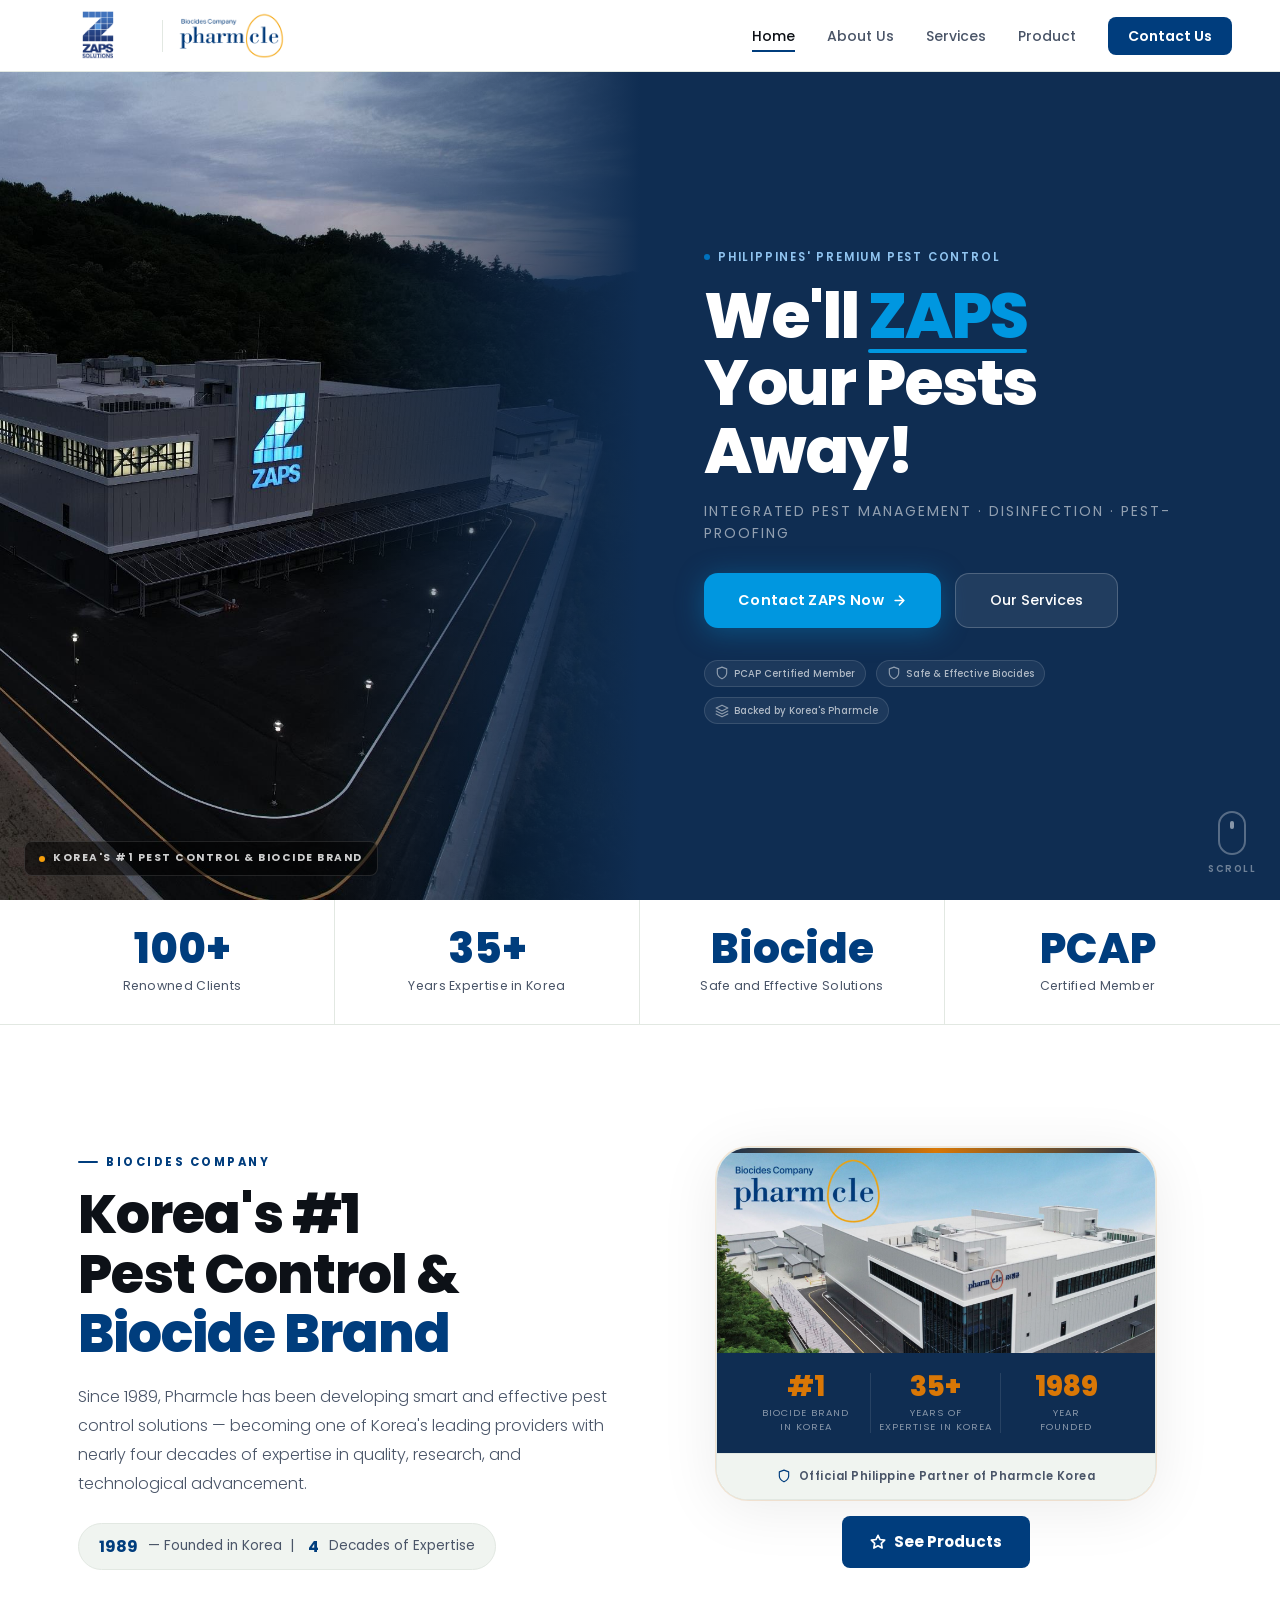
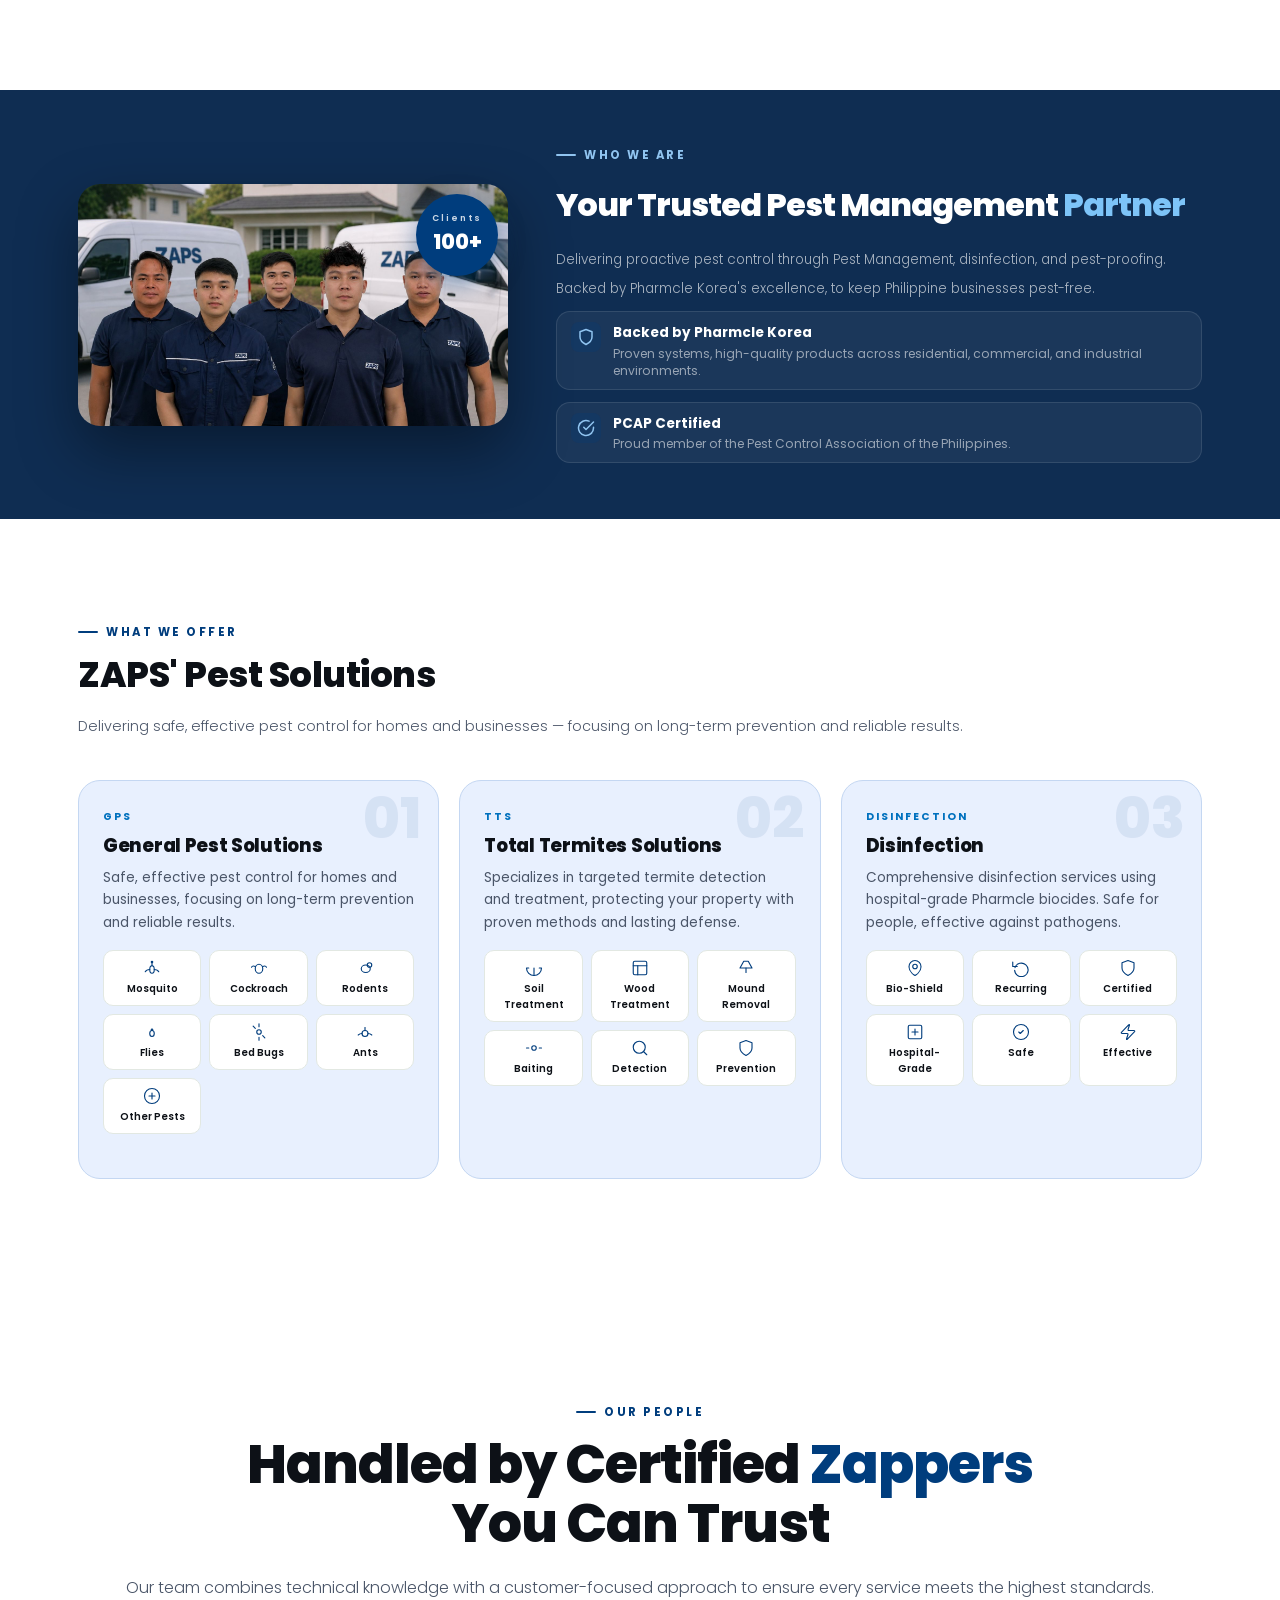
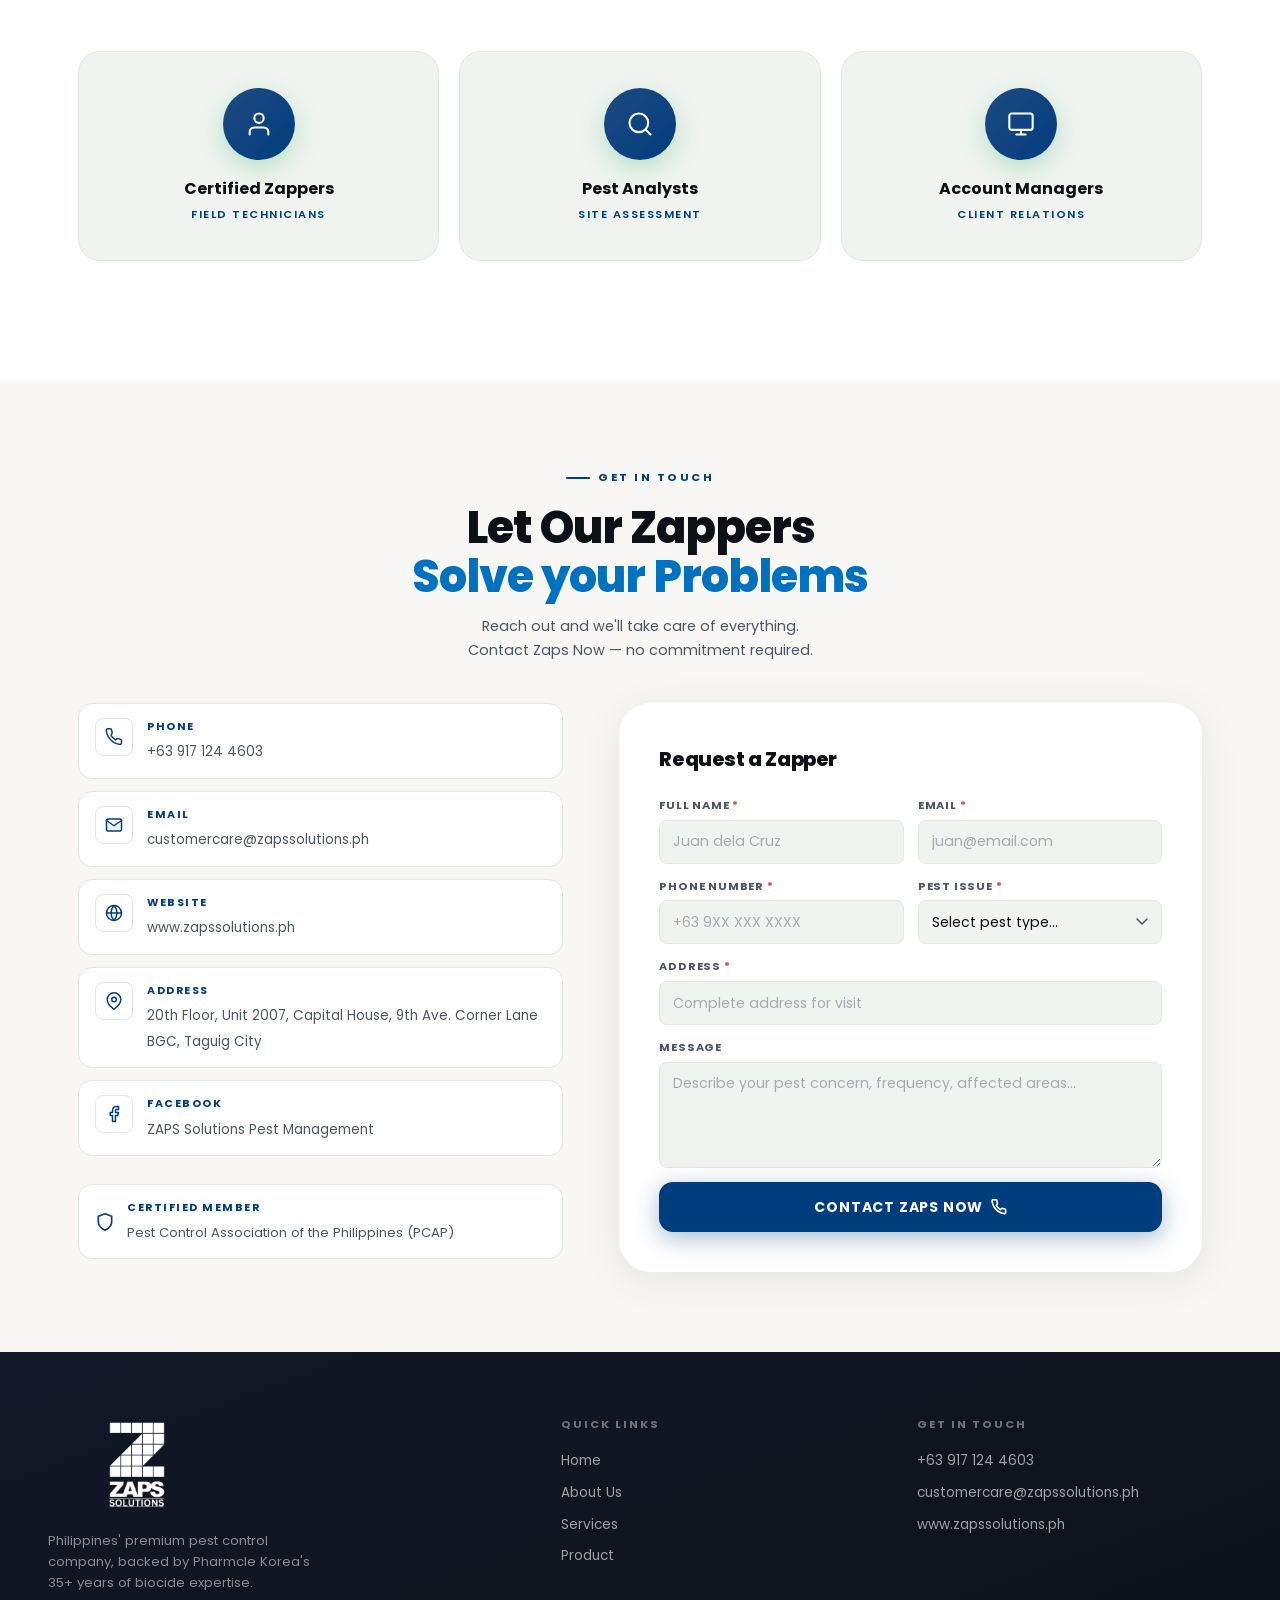
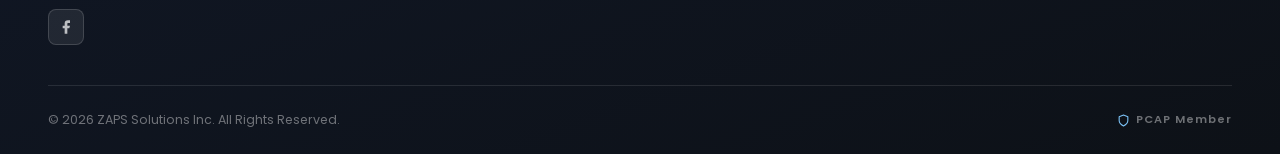
==== commit bdeda43d: "Decrease navbar height (92→72px desktop, 72→60px mobile) Scaled down logos and divider proportionall" ====
--- a/index.html
+++ b/index.html
@@ -35,7 +35,7 @@
   --text-on-dark: rgba(255,255,255,0.85);
   --text-dim:     rgba(255,255,255,0.45);
 
-  --nav-h:  92px;
+  --nav-h:  72px;
   --r-sm:   8px;
   --r-md:   14px;
   --r-lg:   22px;
--- a/css/nav.css
+++ b/css/nav.css
@@ -2,11 +2,11 @@
 nav{height:var(--nav-h);display:flex;align-items:center;justify-content:space-between;padding:0 clamp(16px,4vw,48px);background:var(--white);border-bottom:1px solid var(--border);transition:box-shadow 0.3s ease;position:relative;z-index:1001}
 nav.scrolled{box-shadow:0 2px 24px rgba(0,0,0,0.09)}
 .nav-brand{display:flex;align-items:center;gap:14px;flex-shrink:0}
-.nav-brand-divider{width:1px;height:40px;background:var(--border);flex-shrink:0}
-.nav-zaps-logo{display:flex;align-items:center;height:76px}
-.nav-zaps-logo img{height:76px;width:auto;object-fit:contain;display:block}
+.nav-brand-divider{width:1px;height:32px;background:var(--border);flex-shrink:0}
+.nav-zaps-logo{display:flex;align-items:center;height:56px}
+.nav-zaps-logo img{height:56px;width:auto;object-fit:contain;display:block}
 .nav-pharmcle-pill{display:flex;align-items:center;-webkit-tap-highlight-color:transparent}
-.nav-pharmcle-pill img{height:65px;width:auto;object-fit:contain}
+.nav-pharmcle-pill img{height:48px;width:auto;object-fit:contain}
 .nav-links{display:none;align-items:center;gap:32px;list-style:none}
 .nav-links a{font-size:0.875rem;font-weight:500;color:var(--ink-muted);transition:color 0.2s;padding:4px 0;position:relative}
 .nav-links a::after{content:'';position:absolute;bottom:-2px;left:0;right:0;height:2px;background:var(--accent);transform:scaleX(0);transform-origin:left;transition:transform 0.25s var(--ease)}
@@ -45,4 +45,4 @@
 .sidebar-foot a:hover{background:var(--accent-2)}
 .sidebar-foot-tag{font-size:0.7rem;color:rgba(255,255,255,0.3);text-align:center;margin-top:10px;letter-spacing:0.5px}
 @media(min-width:900px){.nav-links{display:flex}.mobile-menu-btn{display:none!important}.nav-sidebar,.nav-overlay{display:none!important}}
-@media(max-width:899px){.mobile-menu-btn{display:flex!important}.nav-links{display:none!important}:root{--nav-h:72px}.nav-zaps-logo,.nav-zaps-logo img{height:52px}.nav-pharmcle-pill img{height:45px}}
+@media(max-width:899px){.mobile-menu-btn{display:flex!important}.nav-links{display:none!important}:root{--nav-h:60px}.nav-zaps-logo,.nav-zaps-logo img{height:42px}.nav-pharmcle-pill img{height:36px}}
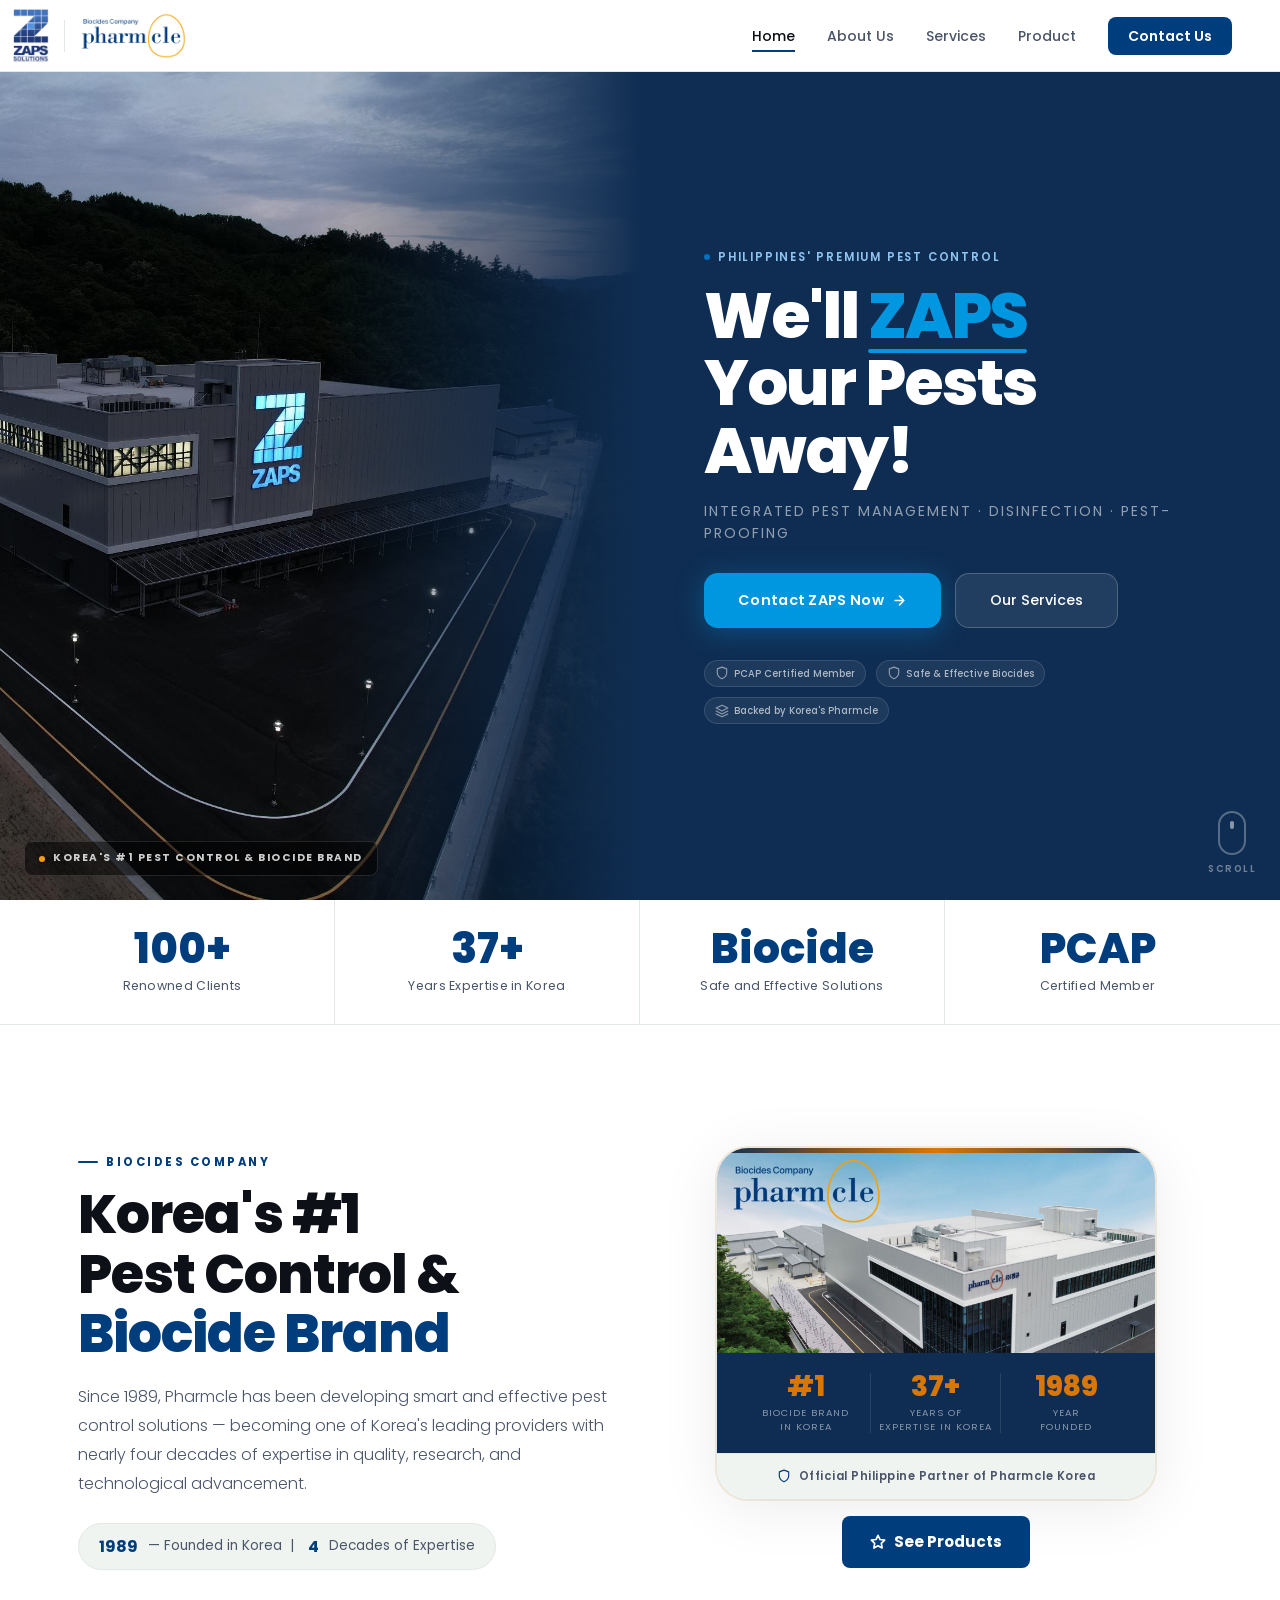
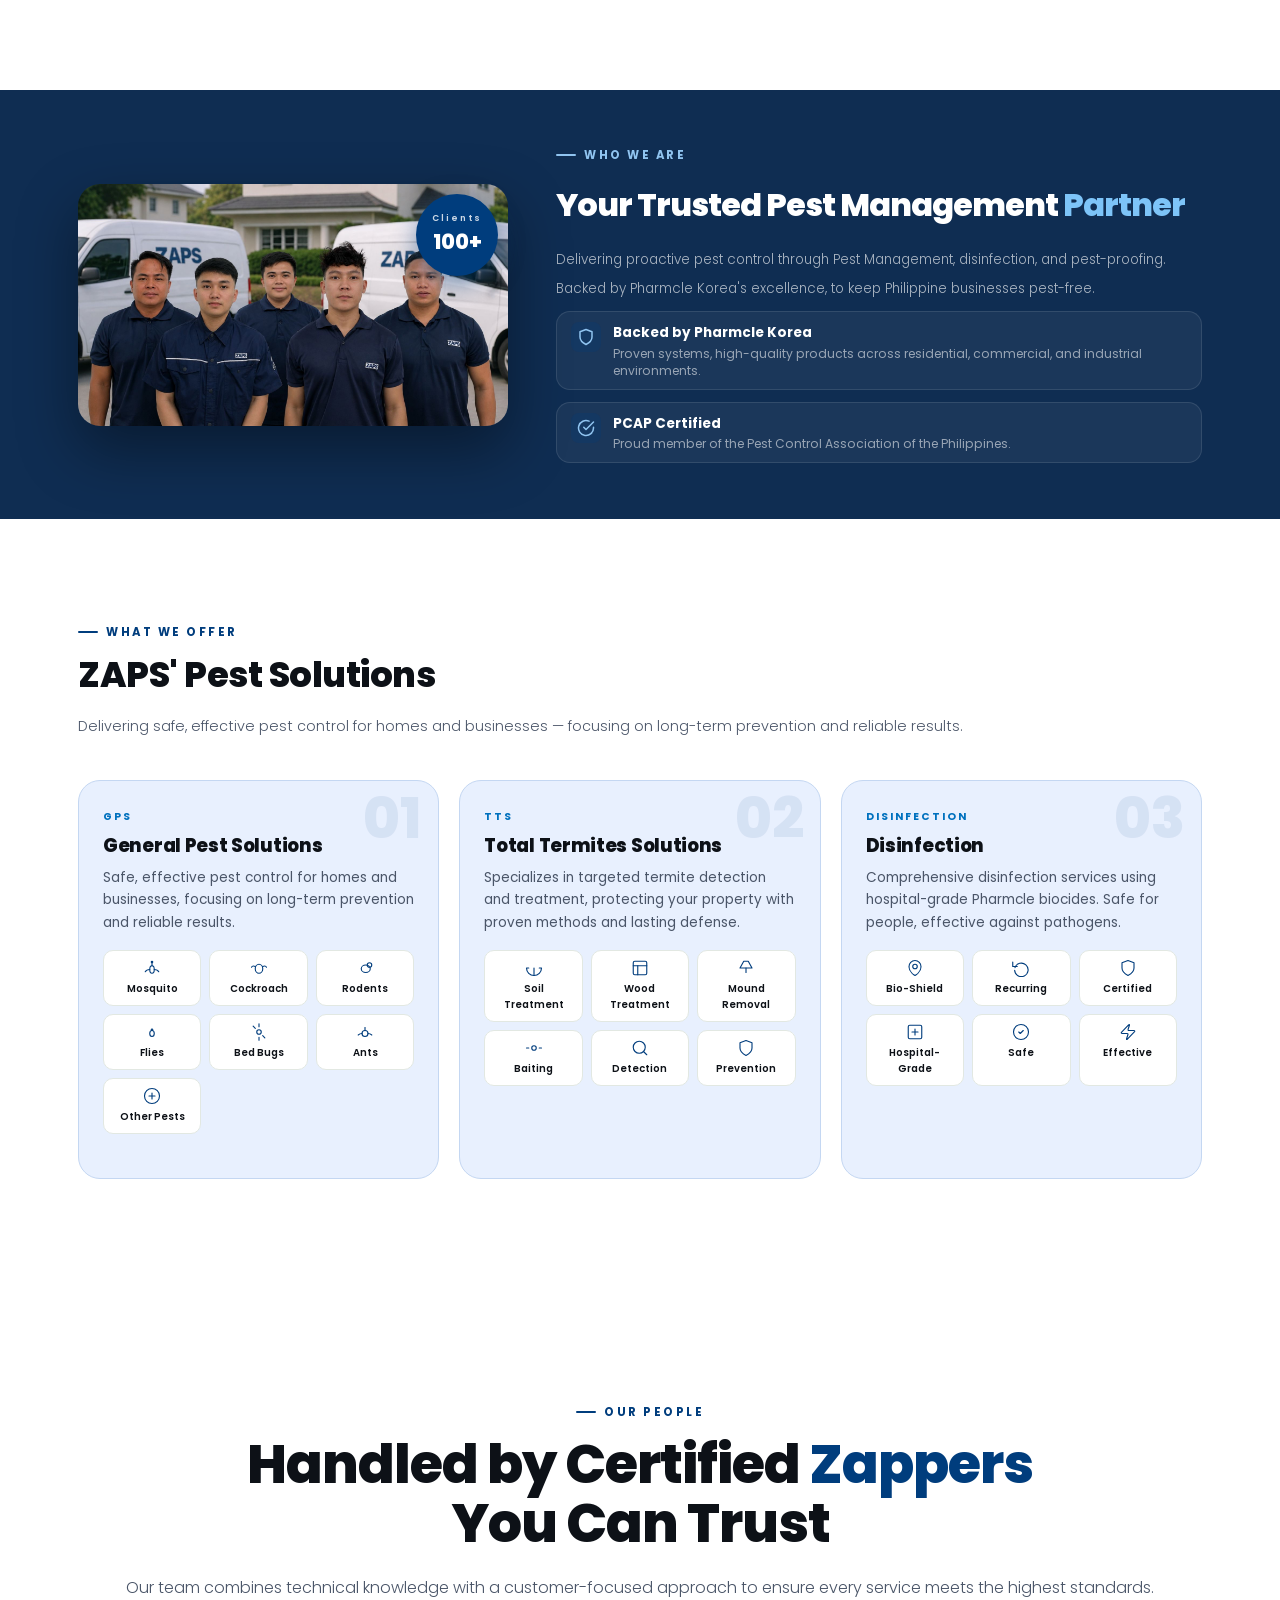
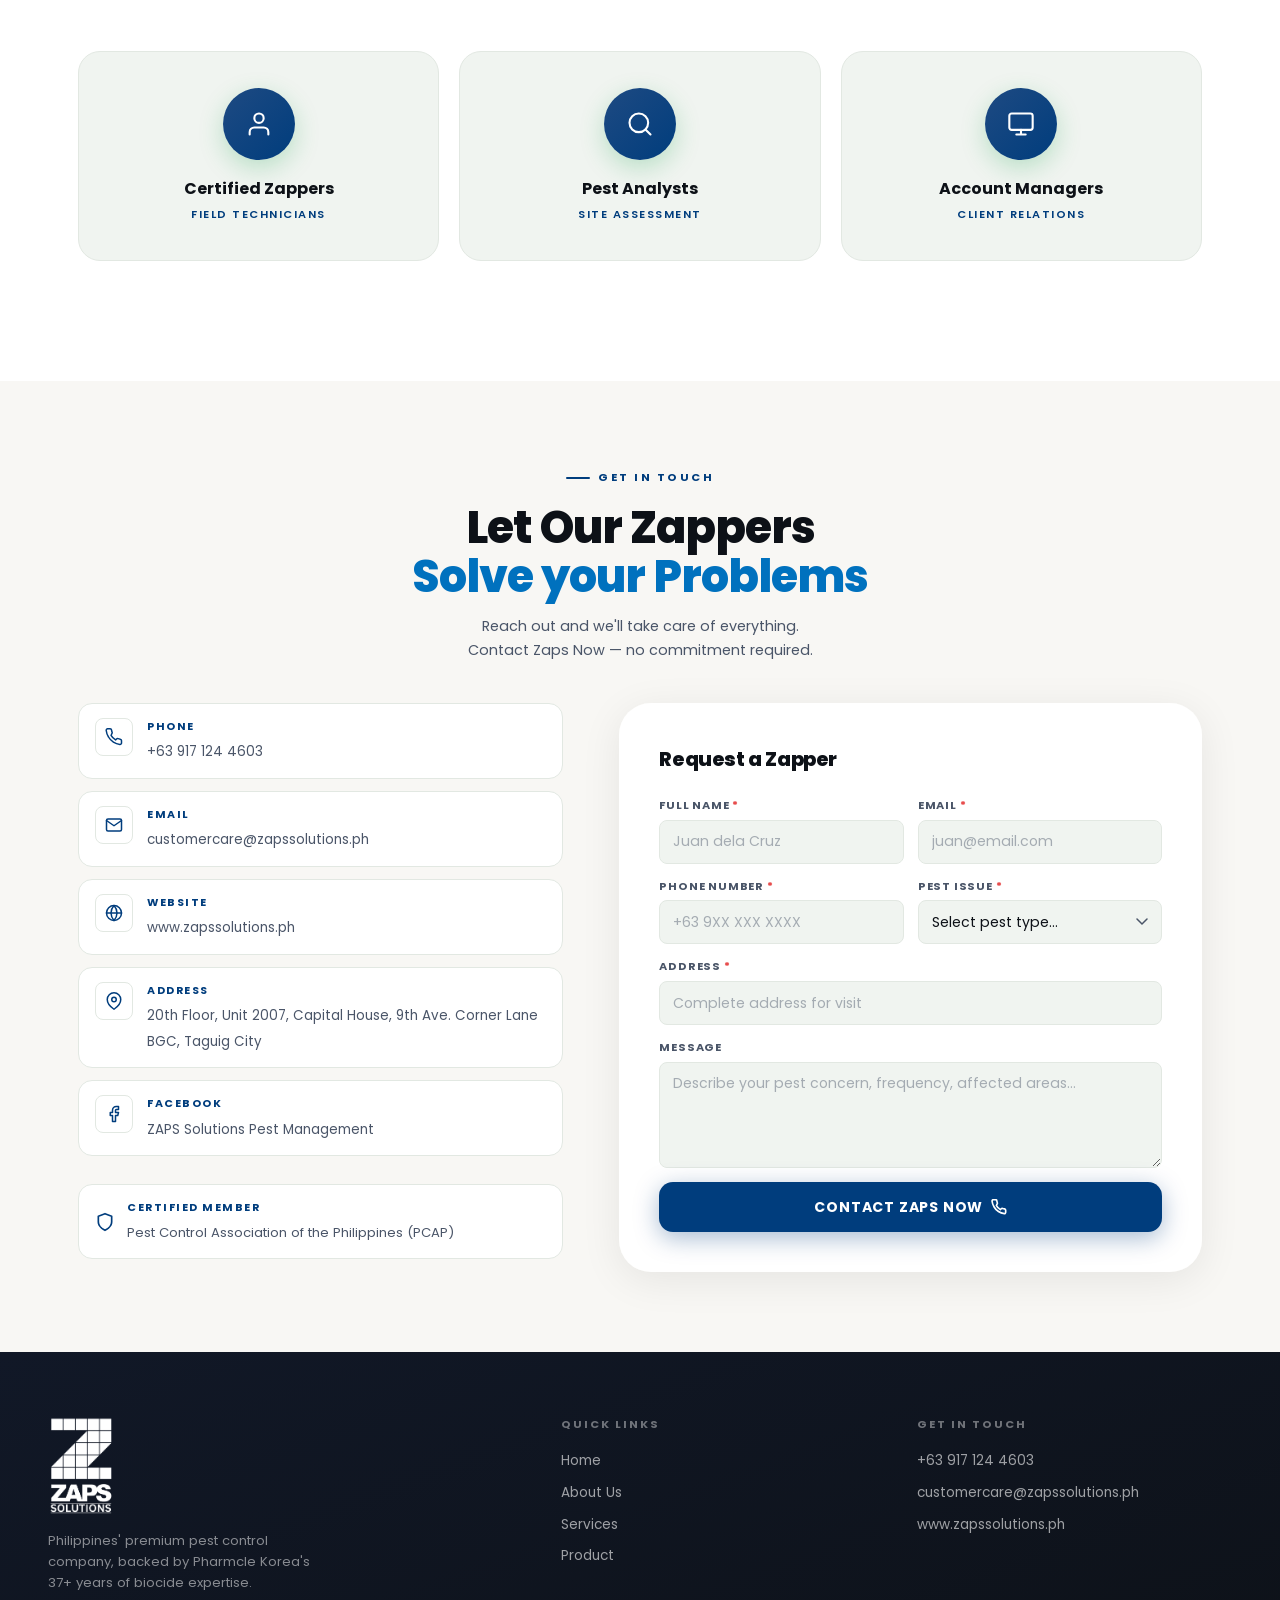
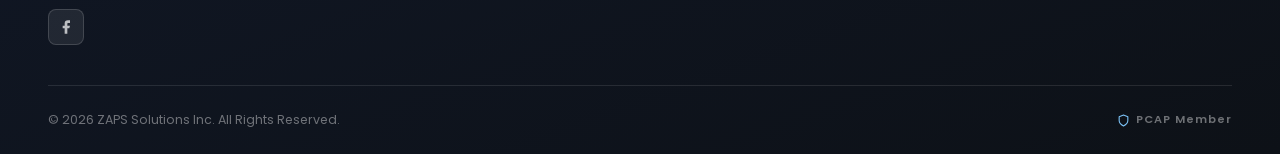
==== commit 0ca1b021: "Update 35+ years to 37+ years across all pages https://claude.ai/code/session_01PkKw8vXi5gP43dqNeGyz" ====
--- a/index.html
+++ b/index.html
@@ -972,7 +972,7 @@
       <div class="stat-label">Renowned Clients</div>
     </div>
     <div class="stat-item reveal reveal-delay-1">
-      <div class="stat-num">35+</div>
+      <div class="stat-num">37+</div>
       <div class="stat-label">Years Expertise in Korea</div>
     </div>
     <div class="stat-item reveal reveal-delay-2">
@@ -1011,7 +1011,7 @@
               <div class="pcs-label">Biocide Brand<br>in Korea</div>
             </div>
             <div class="pcs">
-              <div class="pcs-num">35+</div>
+              <div class="pcs-num">37+</div>
               <div class="pcs-label">Years of<br>Expertise in Korea</div>
             </div>
             <div class="pcs">
--- a/css/nav.css
+++ b/css/nav.css
@@ -1,5 +1,5 @@
 .nav-wrap{position:fixed;top:0;left:0;right:0;z-index:1000}
-nav{height:var(--nav-h);display:flex;align-items:center;justify-content:space-between;padding:0 clamp(16px,4vw,48px);background:var(--white);border-bottom:1px solid var(--border);transition:box-shadow 0.3s ease;position:relative;z-index:1001}
+nav{height:var(--nav-h);display:flex;align-items:center;justify-content:space-between;padding:0 clamp(16px,4vw,48px) 0 12px;background:var(--white);border-bottom:1px solid var(--border);transition:box-shadow 0.3s ease;position:relative;z-index:1001}
 nav.scrolled{box-shadow:0 2px 24px rgba(0,0,0,0.09)}
 .nav-brand{display:flex;align-items:center;gap:14px;flex-shrink:0}
 .nav-brand-divider{width:1px;height:32px;background:var(--border);flex-shrink:0}
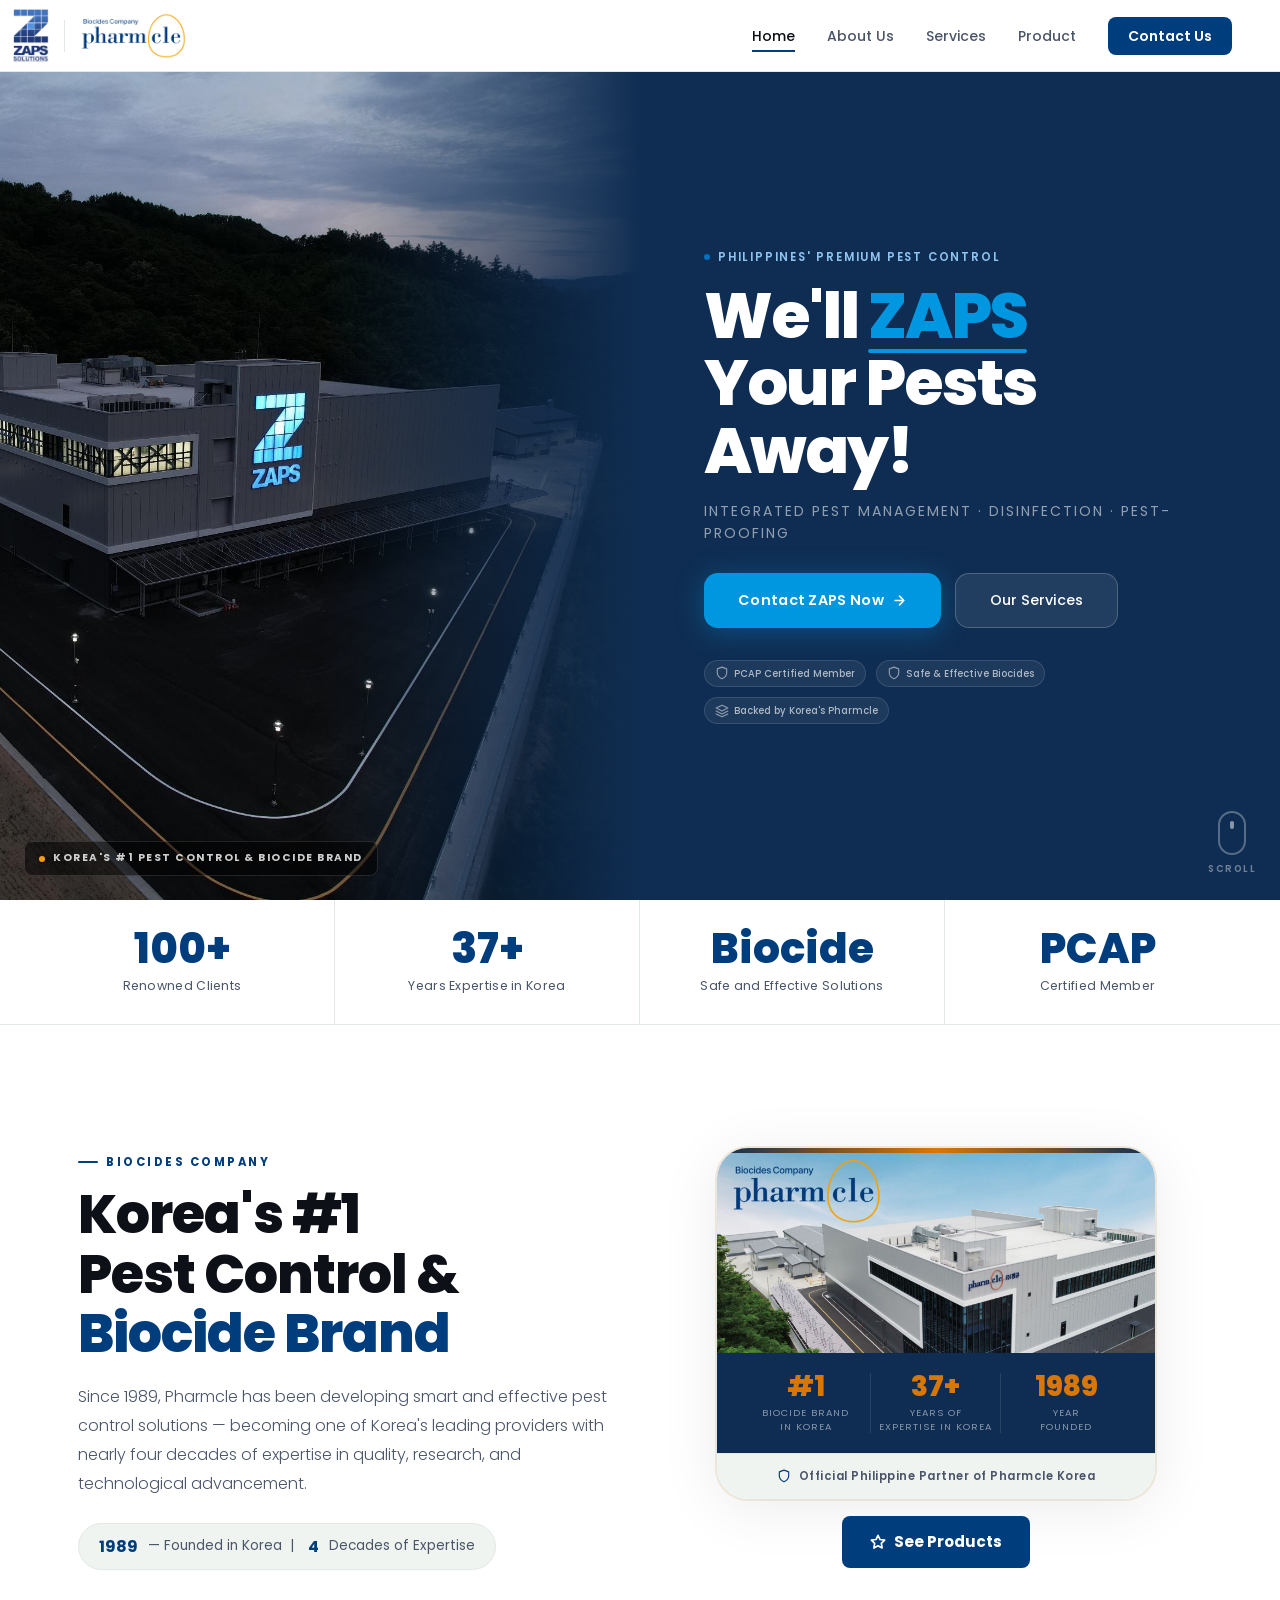
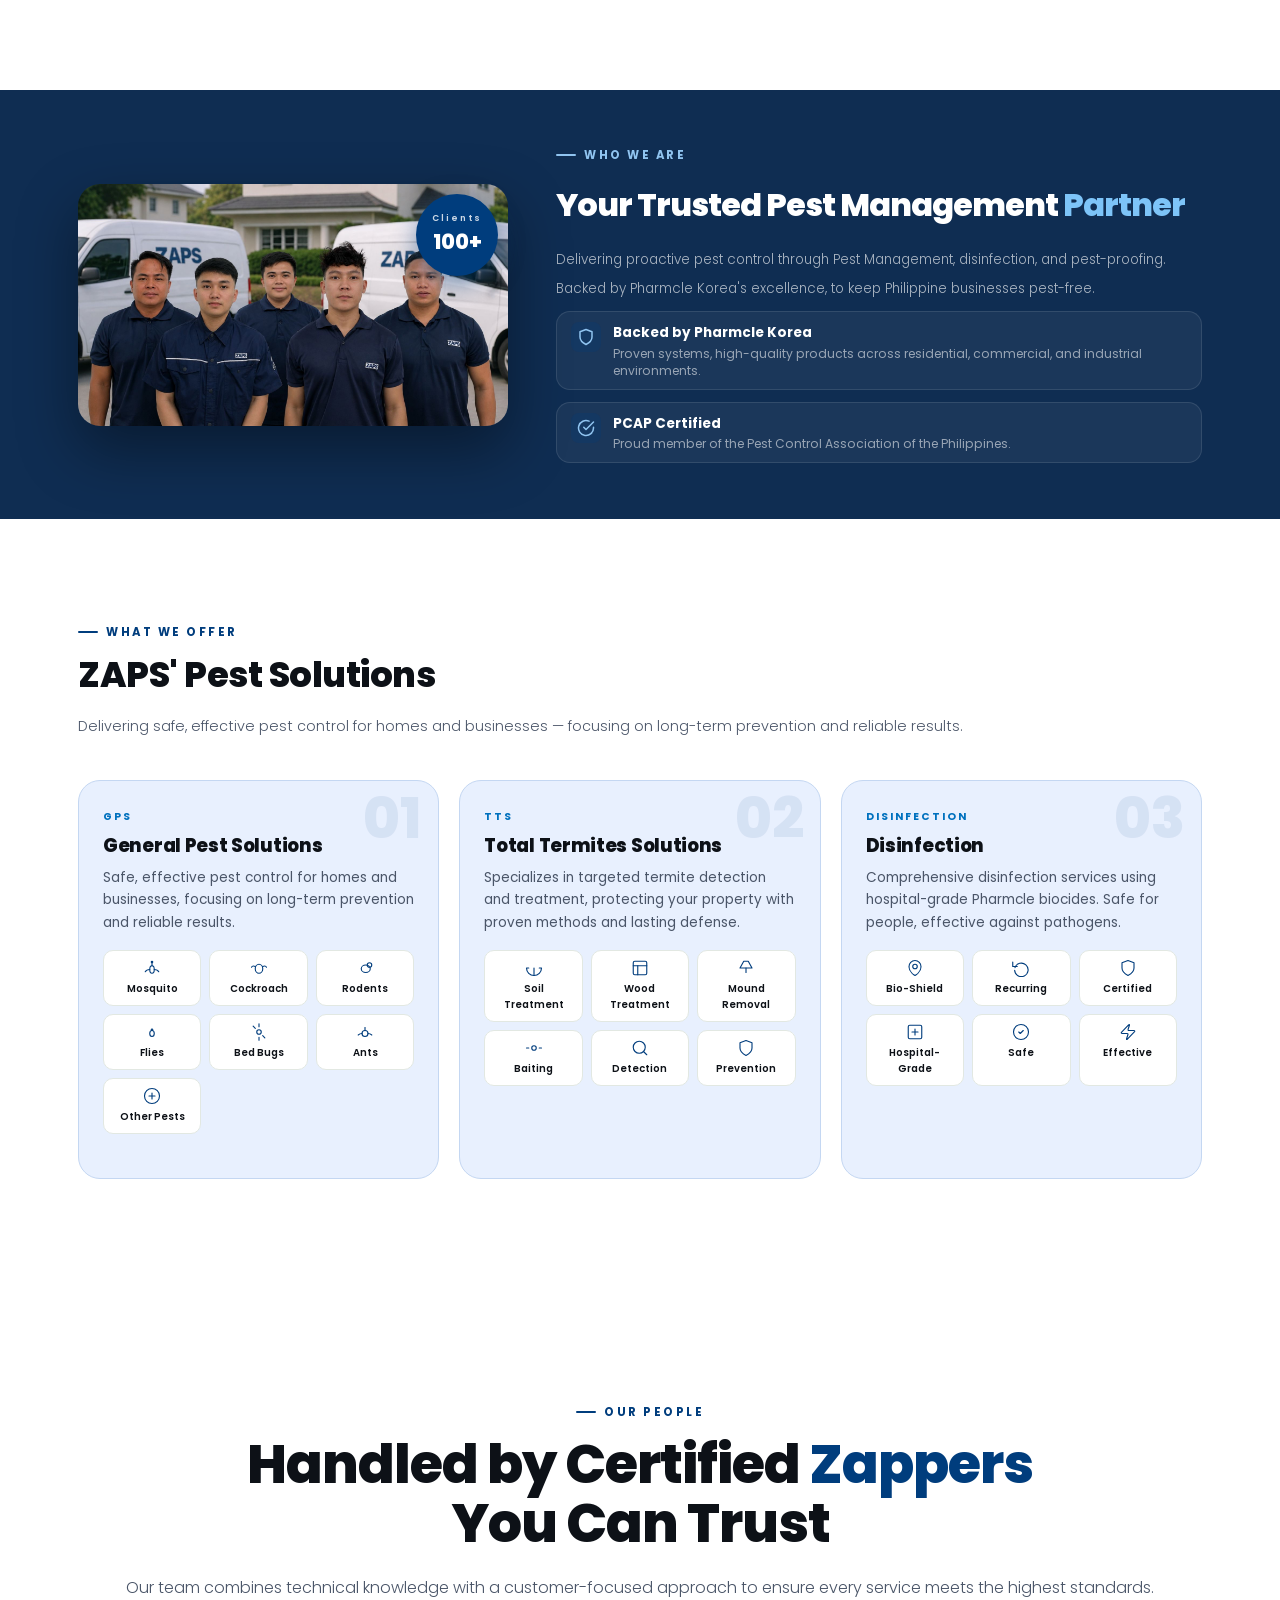
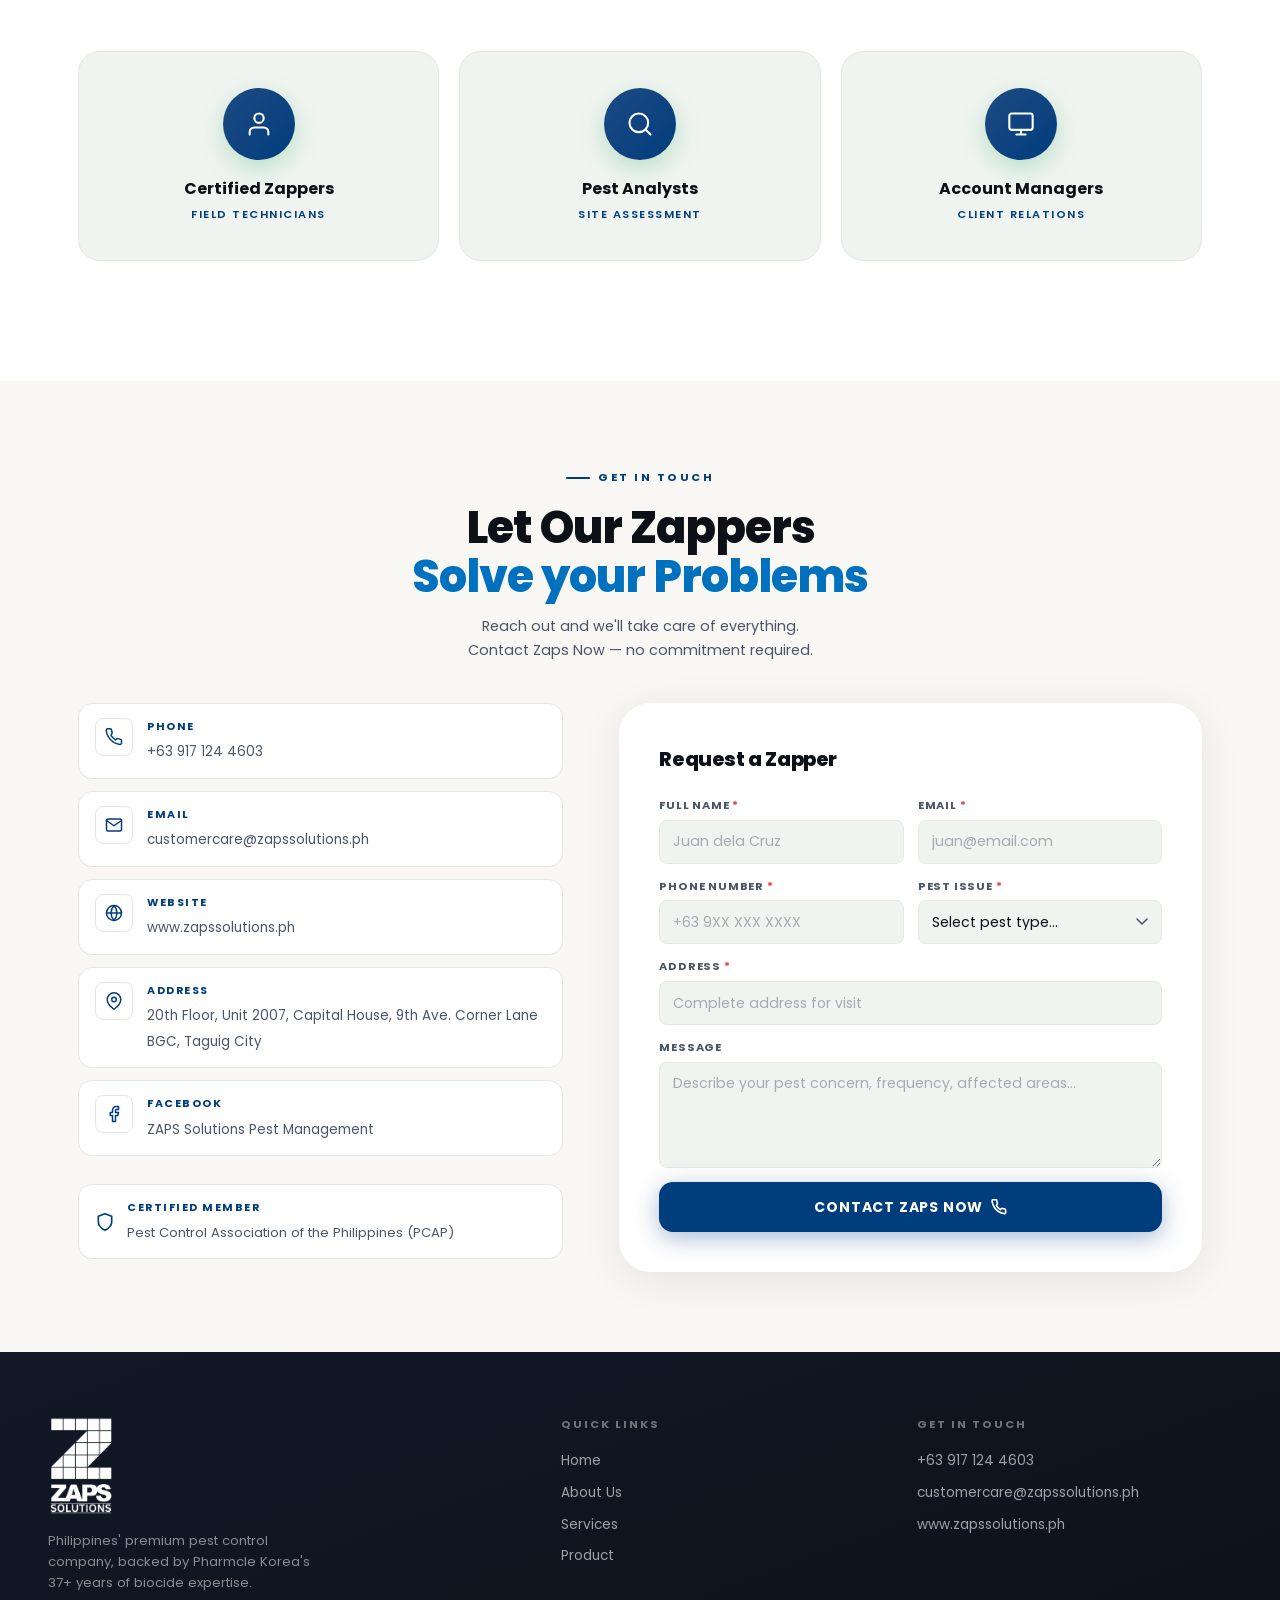
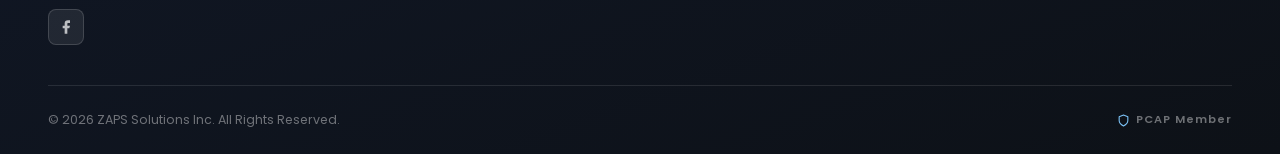
==== commit d01bf003: "Fix mobile UI: allow title wrapping, shrink 100+ badge - Remove white-space:nowrap on about and team" ====
--- a/index.html
+++ b/index.html
@@ -243,6 +243,11 @@
   .hero-headline { font-size: clamp(32px, 8vw, 48px); }
   .hero-korea-badge { display: none; }
   .hero-scroll-indicator { display: none; }
+  #about .section-title { white-space: normal; font-size: clamp(1.2rem, 5vw, 1.6rem); }
+  #team .section-title { white-space: normal; font-size: clamp(1.3rem, 5.5vw, 1.8rem); }
+  .est-badge { width: 64px; height: 64px; top: 8px; right: 8px; }
+  .est-badge span:first-child { font-size: 0.45rem; }
+  .est-badge span:last-child { font-size: 1rem; }
 }
 
 /* ══════════════════════════════
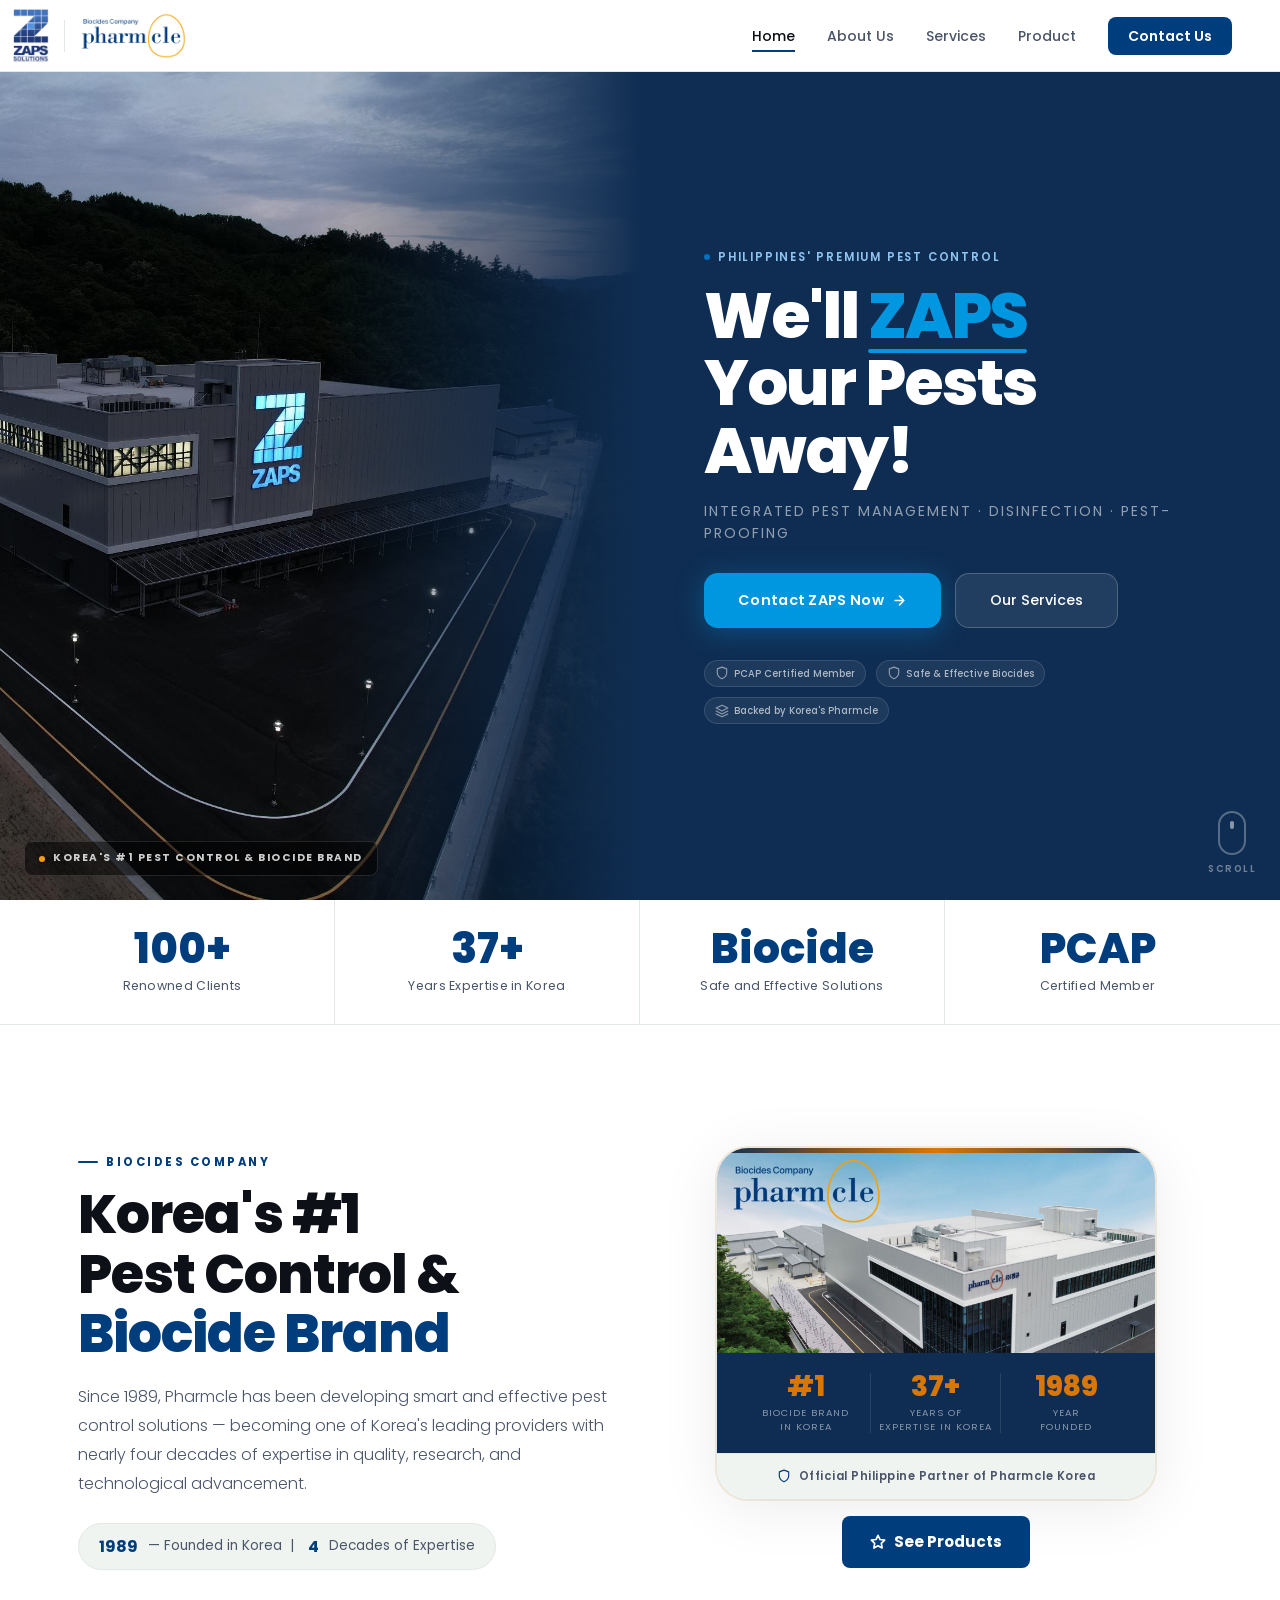
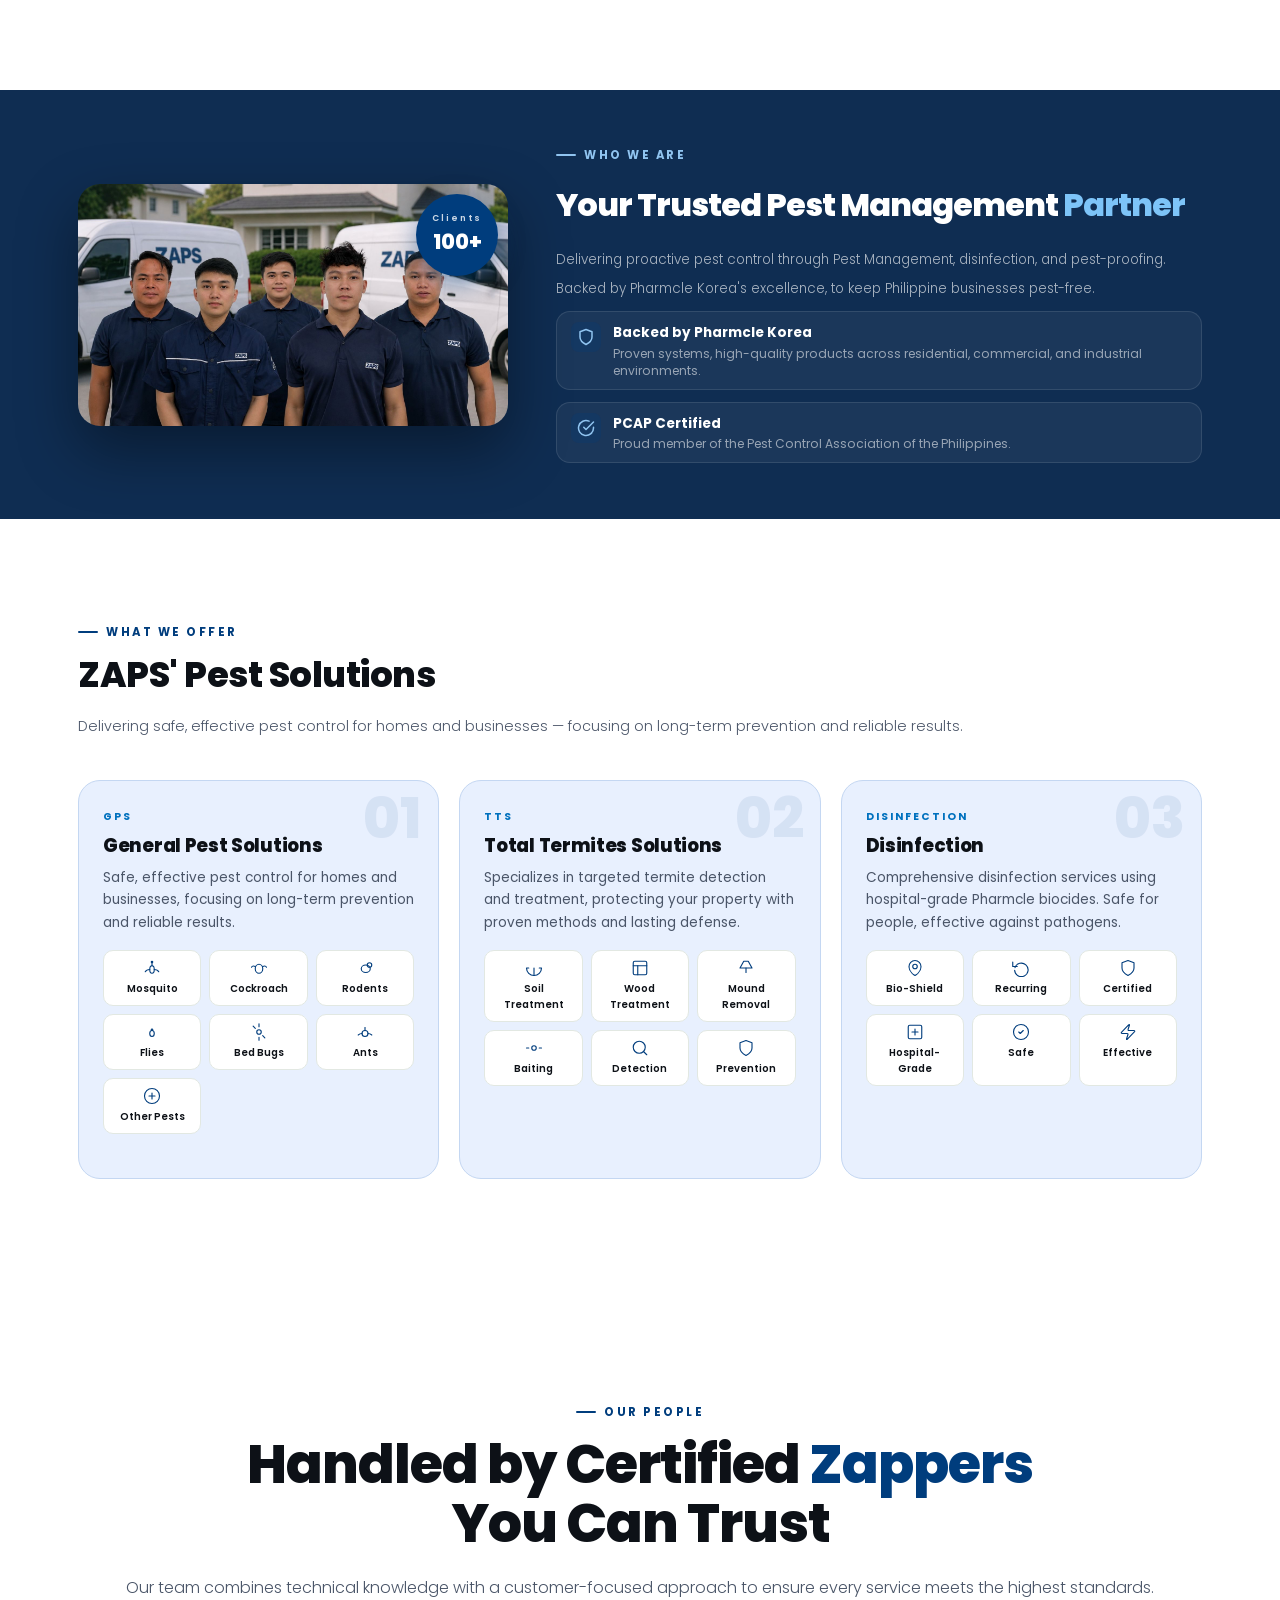
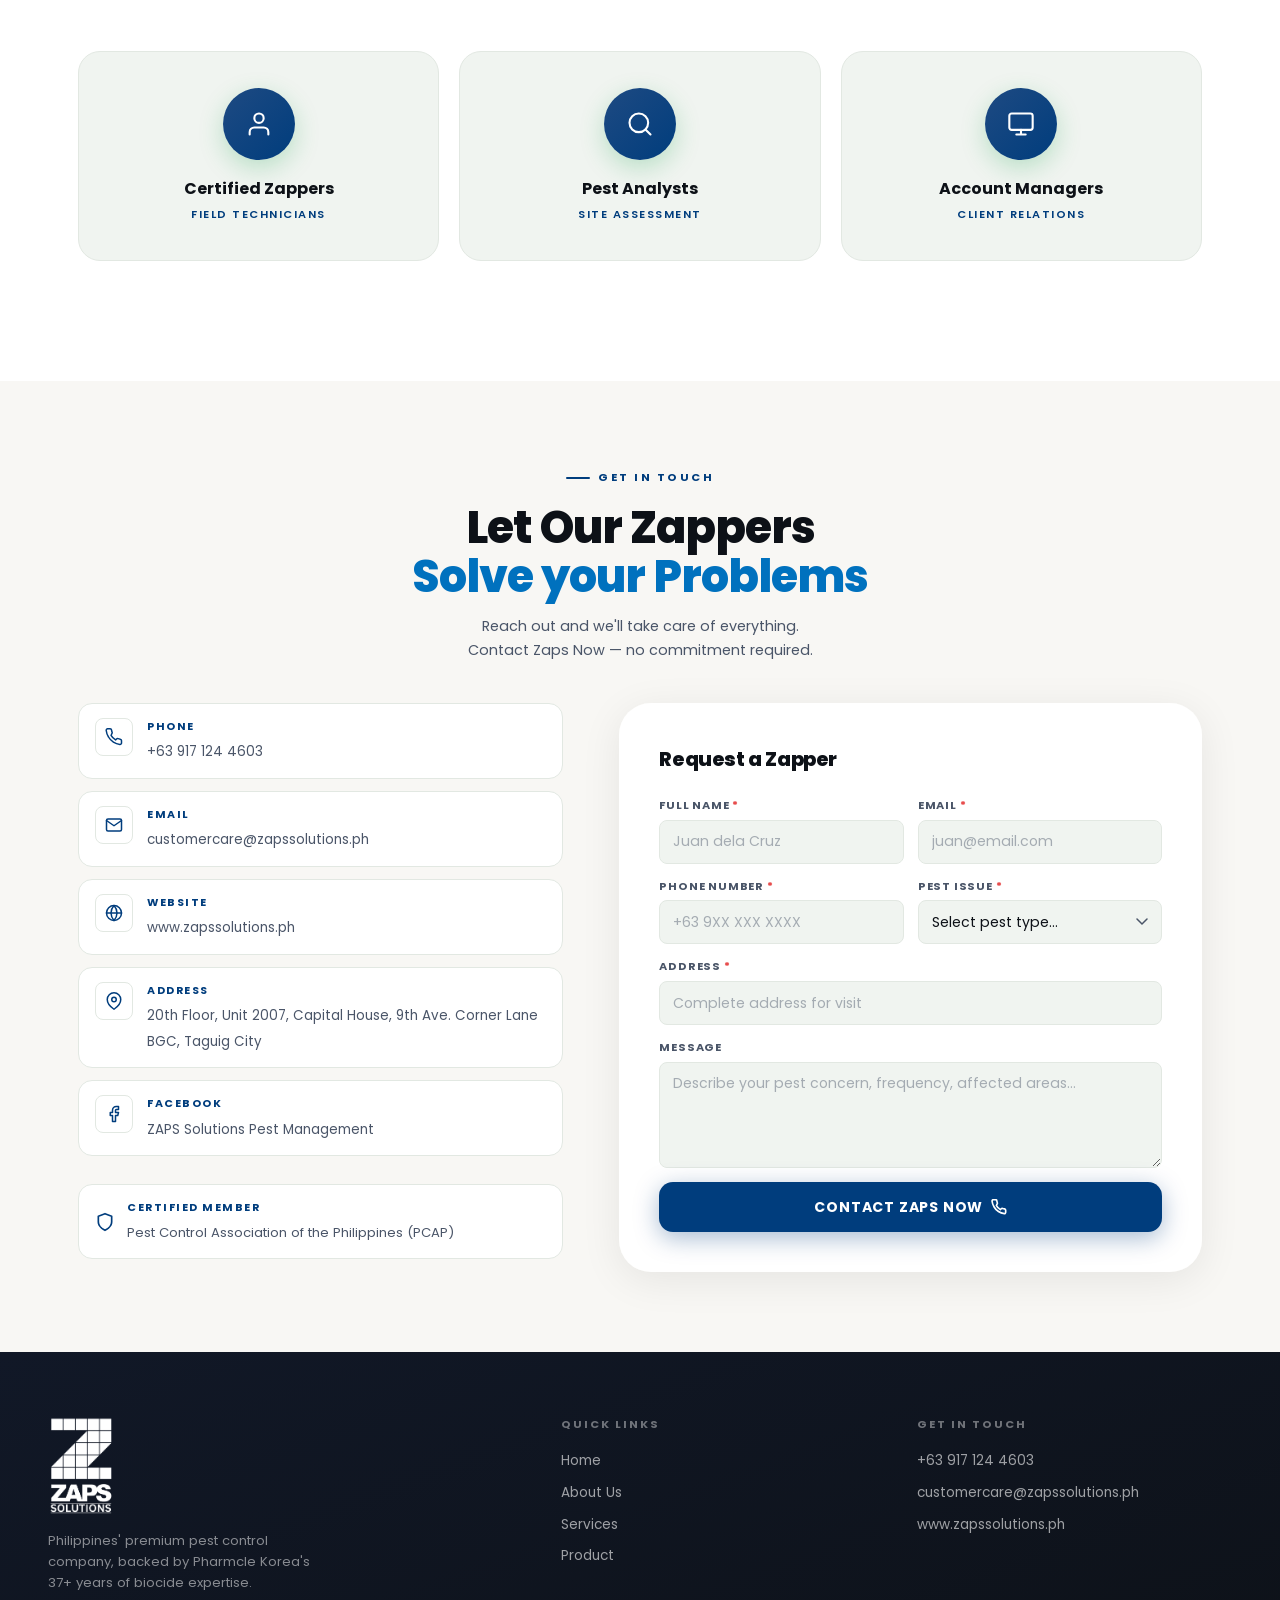
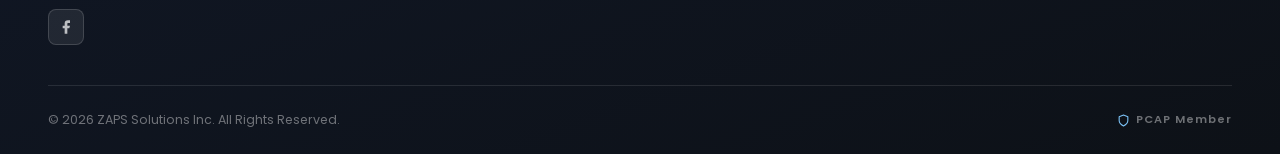
==== commit 59bdbf18: "Fix mobile title wrapping by placing media query after base styles The mobile overrides were before " ====
--- a/index.html
+++ b/index.html
@@ -243,11 +243,6 @@
   .hero-headline { font-size: clamp(32px, 8vw, 48px); }
   .hero-korea-badge { display: none; }
   .hero-scroll-indicator { display: none; }
-  #about .section-title { white-space: normal; font-size: clamp(1.2rem, 5vw, 1.6rem); }
-  #team .section-title { white-space: normal; font-size: clamp(1.3rem, 5.5vw, 1.8rem); }
-  .est-badge { width: 64px; height: 64px; top: 8px; right: 8px; }
-  .est-badge span:first-child { font-size: 0.45rem; }
-  .est-badge span:last-child { font-size: 1rem; }
 }
 
 /* ══════════════════════════════
@@ -598,6 +593,14 @@
 }
 .team-name { font-family: 'Poppins', sans-serif; font-size: 1rem; font-weight: 700; margin-bottom: 5px; }
 .team-role { font-size: 0.7rem; letter-spacing: 1.5px; color: var(--accent); text-transform: uppercase; font-weight: 600; }
+
+@media (max-width: 899px) {
+  #about .section-title { white-space: normal; font-size: clamp(1.2rem, 5vw, 1.6rem); }
+  #team .section-title { white-space: normal; font-size: clamp(1.3rem, 5.5vw, 1.8rem); }
+  .est-badge { width: 64px; height: 64px; top: 8px; right: 8px; }
+  .est-badge span:first-child { font-size: 0.45rem; }
+  .est-badge span:last-child { font-size: 1rem; }
+}
 
 /* ══════════════════════════════
    CLIENTS / SOCIAL PROOF
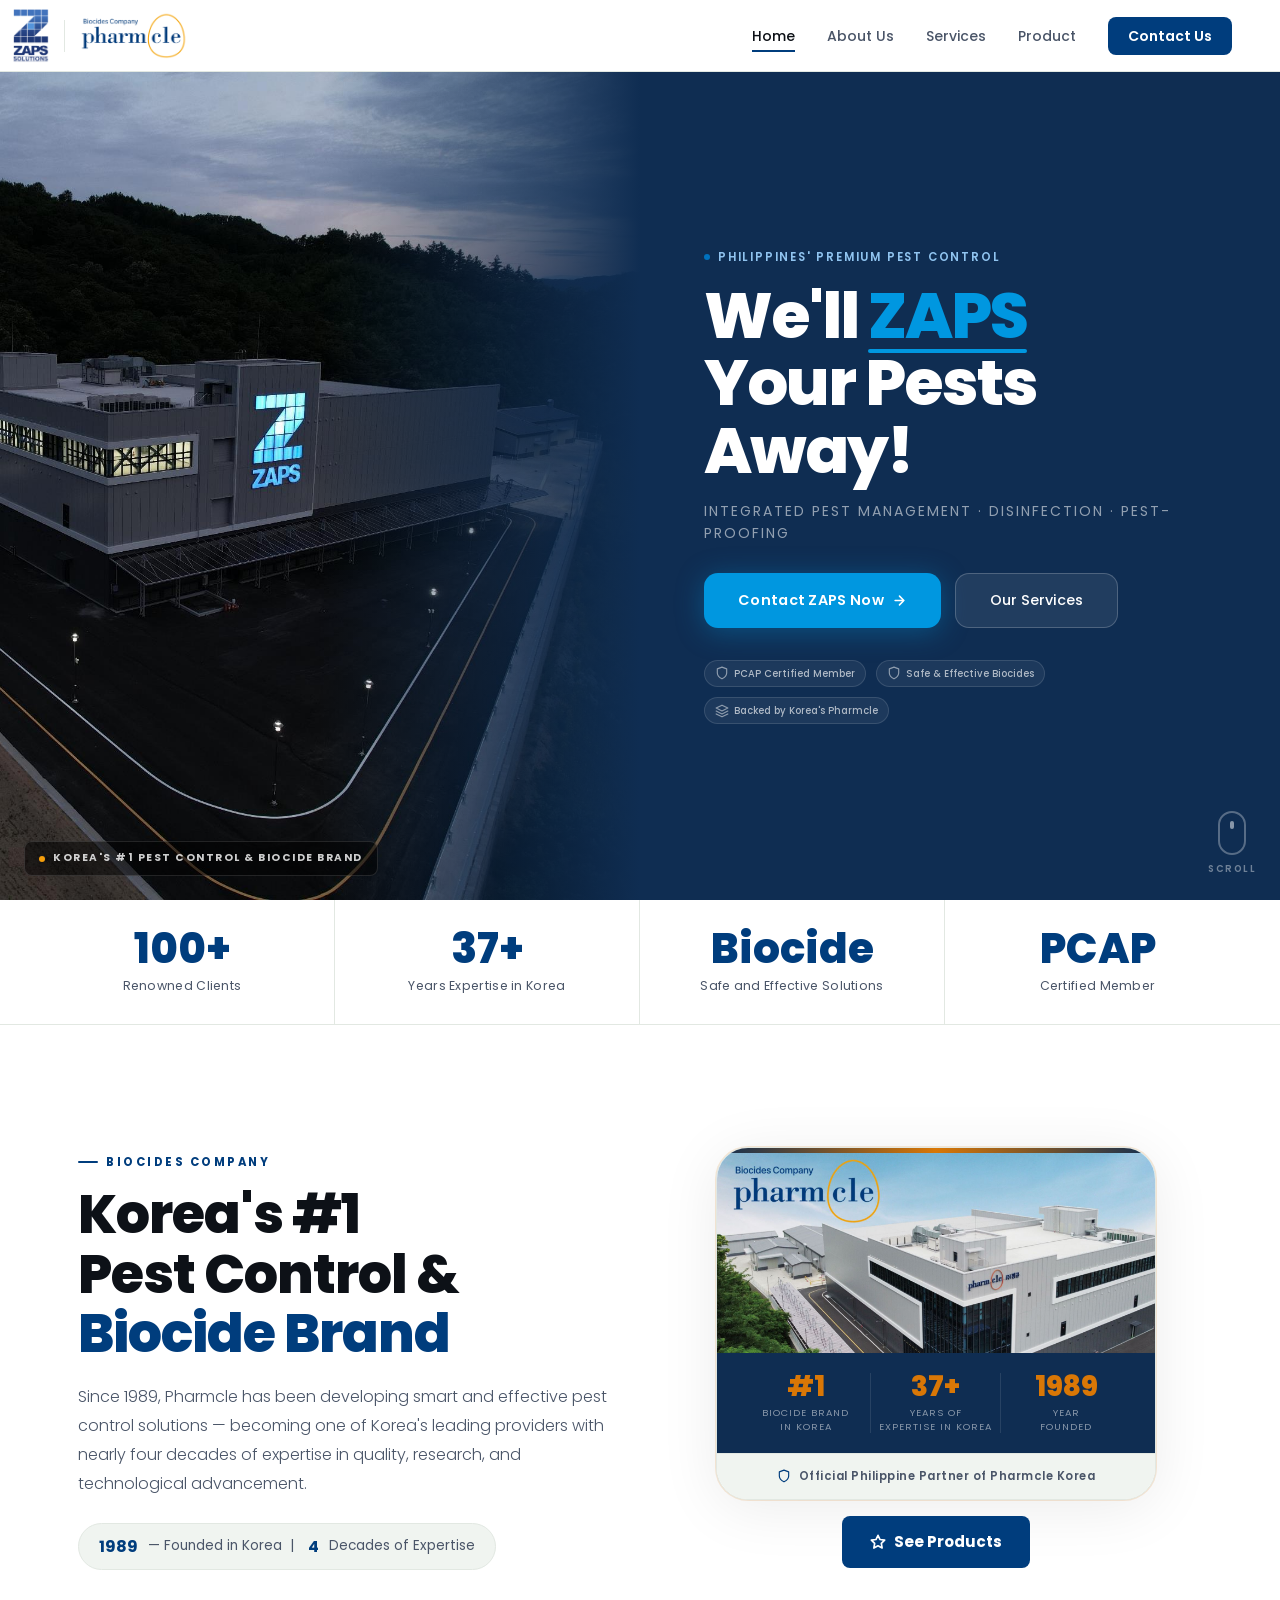
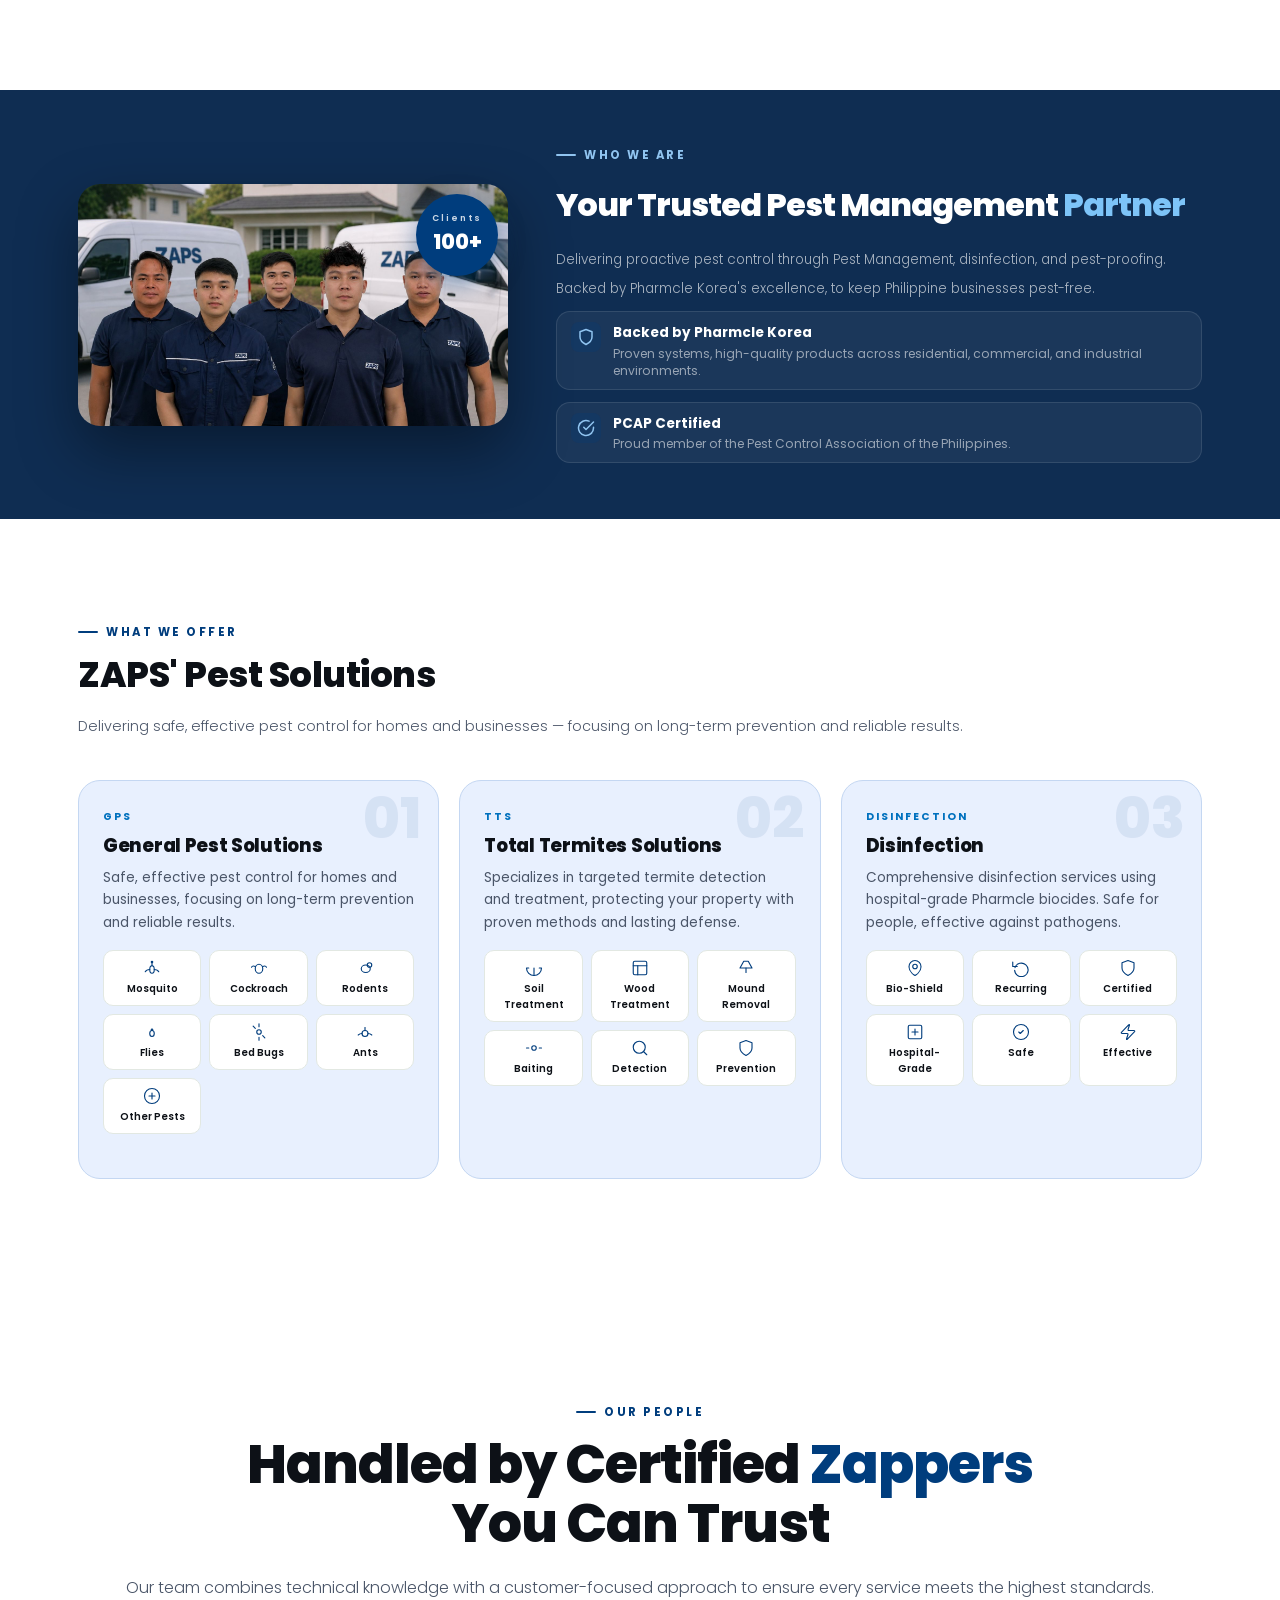
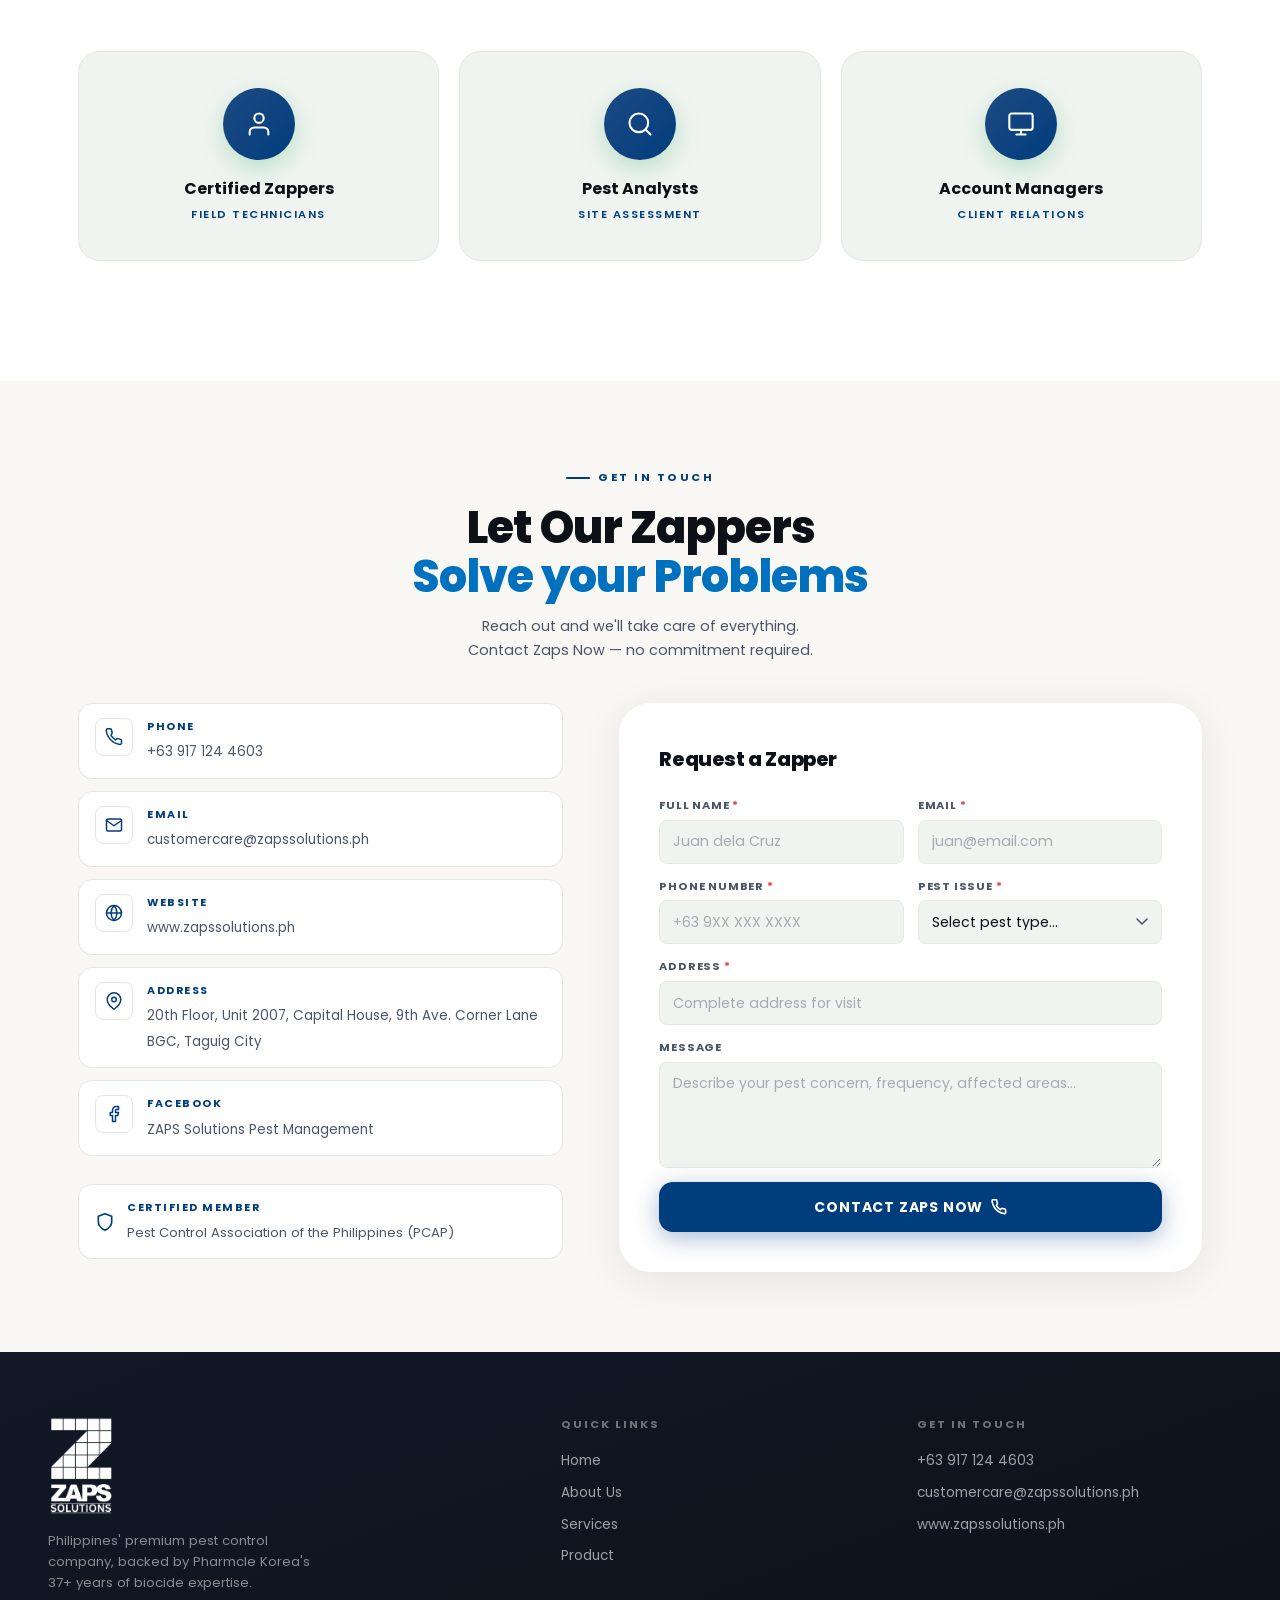
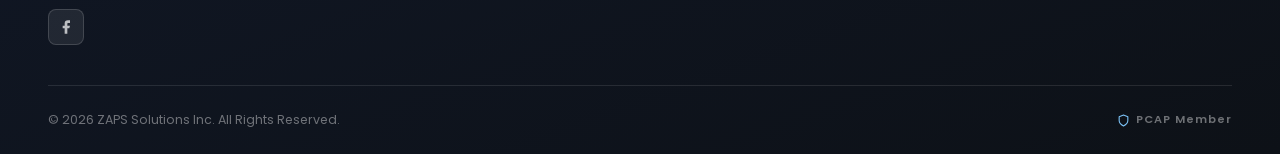
==== commit cecad323: "Fix mobile sidebar: use insertAdjacentHTML to properly inject multi-root nav.html content" ====
--- a/index.html
+++ b/index.html
@@ -1496,7 +1496,7 @@
       .then(function(r) { return r.text(); })
       .then(function(html) {
         var el = document.getElementById('site-footer');
-        if (el) el.outerHTML = html;
+        if (el) { el.insertAdjacentHTML('beforebegin',html);el.remove(); }
       })
       .catch(function() {});
   }
@@ -1507,7 +1507,7 @@
       .then(function(html) {
         var el = document.getElementById('nav-placeholder');
         if (el) {
-          el.outerHTML = html;
+          el.insertAdjacentHTML('beforebegin',html);el.remove();
           setupNav();
           var page = location.pathname.split('/').pop() || 'index.html';
           if (page === '' || page === 'index.html') {
--- a/css/nav.css
+++ b/css/nav.css
@@ -27,22 +27,23 @@
 .mobile-menu-btn[aria-expanded="true"] .hamburger-icon span:nth-child(3){width:100%;transform:translateY(-7px) rotate(-45deg)}
 .nav-overlay{position:fixed;inset:0;z-index:1100;background:rgba(5,15,40,0.65);backdrop-filter:blur(3px);opacity:0;pointer-events:none;transition:opacity 0.35s ease}
 .nav-overlay.open{opacity:1;pointer-events:auto}
-.nav-sidebar{position:fixed;top:0;right:0;bottom:0;width:min(300px,85vw);background:#0a1f46;z-index:1200;display:flex;flex-direction:column;transform:translateX(100%);visibility:hidden;transition:transform 0.35s cubic-bezier(0.16,1,0.3,1),visibility 0s linear 0.35s;box-shadow:-8px 0 48px rgba(0,0,0,0.45);overflow-y:auto}
+.nav-sidebar{position:fixed;top:0;right:0;bottom:0;width:min(300px,85vw);background:linear-gradient(180deg,#091a3e 0%,#0a1f46 100%);z-index:1200;display:flex;flex-direction:column;transform:translateX(100%);visibility:hidden;transition:transform 0.35s cubic-bezier(0.16,1,0.3,1),visibility 0s linear 0.35s;box-shadow:-12px 0 56px rgba(0,0,0,0.5);overflow-y:auto}
 .nav-sidebar.open{transform:translateX(0);visibility:visible;transition:transform 0.35s cubic-bezier(0.16,1,0.3,1),visibility 0s linear 0s}
-.sidebar-head{display:flex;align-items:center;justify-content:space-between;padding:18px 20px;border-bottom:1px solid rgba(255,255,255,0.08)}
-.sidebar-head img{height:36px;width:auto;filter:brightness(0) invert(1)}
-.sidebar-close{width:36px;height:36px;border-radius:8px;background:rgba(255,255,255,0.08);border:none;cursor:pointer;display:flex;align-items:center;justify-content:center;color:rgba(255,255,255,0.7);transition:background 0.2s}
-.sidebar-close:hover{background:rgba(255,255,255,0.15);color:#fff}
-.sidebar-nav{flex:1;padding:12px 10px;display:flex;flex-direction:column;align-items:stretch;gap:2px;background:#0a1f46}
-.sidebar-nav a{display:flex;flex-direction:row;align-items:center;justify-content:flex-start;gap:14px;padding:11px 12px;border-radius:10px;color:rgba(255,255,255,0.75);font-size:0.9rem;font-weight:500;text-decoration:none;transition:background 0.15s,color 0.15s;min-height:48px;width:100%}
-.sidebar-nav a:hover,.sidebar-nav a.active{background:rgba(255,255,255,0.08);color:#fff}
-.sidebar-nav .sidebar-icon{width:36px;height:36px;border-radius:9px;flex-shrink:0;background:rgba(0,61,125,0.6);border:1px solid rgba(0,113,190,0.35);display:flex;align-items:center;justify-content:center}
-.sidebar-nav a:hover .sidebar-icon,.sidebar-nav a.active .sidebar-icon{background:rgba(0,97,175,0.7);border-color:rgba(0,151,224,0.5)}
+.sidebar-head{display:flex;align-items:center;justify-content:space-between;padding:20px 20px 18px;border-bottom:1px solid rgba(255,255,255,0.09)}
+.sidebar-head img{height:40px;width:auto;filter:brightness(0) invert(1)}
+.sidebar-close{width:40px;height:40px;border-radius:10px;background:rgba(255,255,255,0.07);border:1px solid rgba(255,255,255,0.12);cursor:pointer;display:flex;align-items:center;justify-content:center;color:rgba(255,255,255,0.65);transition:background 0.2s,color 0.2s}
+.sidebar-close:hover{background:rgba(255,255,255,0.14);color:#fff}
+.sidebar-nav{flex:1;padding:14px 12px;display:flex;flex-direction:column;align-items:stretch;gap:3px;background:transparent}
+.sidebar-nav a{display:flex;flex-direction:row;align-items:center;justify-content:flex-start;gap:13px;padding:12px 13px;border-radius:12px;color:rgba(255,255,255,0.7);font-size:0.91rem;font-weight:500;text-decoration:none;transition:background 0.18s,color 0.18s;min-height:52px;width:100%;letter-spacing:0.1px}
+.sidebar-nav a:hover,.sidebar-nav a.active{background:rgba(255,255,255,0.09);color:#fff}
+.sidebar-nav a.active{font-weight:600}
+.sidebar-nav .sidebar-icon{width:38px;height:38px;border-radius:10px;flex-shrink:0;background:rgba(0,61,125,0.55);border:1px solid rgba(0,113,190,0.3);display:flex;align-items:center;justify-content:center;transition:background 0.18s,border-color 0.18s}
+.sidebar-nav a:hover .sidebar-icon,.sidebar-nav a.active .sidebar-icon{background:rgba(0,113,190,0.65);border-color:rgba(0,151,224,0.55)}
 .sidebar-nav .sidebar-icon svg{color:#7dc4f8;width:16px;height:16px}
-.sidebar-divider{height:1px;background:rgba(255,255,255,0.08);margin:6px 4px}
-.sidebar-foot{padding:16px 20px;border-top:1px solid rgba(255,255,255,0.08)}
-.sidebar-foot a{display:flex;align-items:center;justify-content:center;gap:8px;background:var(--accent);color:#fff;padding:13px 20px;border-radius:10px;font-size:0.88rem;font-weight:700;text-decoration:none;transition:background 0.2s}
-.sidebar-foot a:hover{background:var(--accent-2)}
-.sidebar-foot-tag{font-size:0.7rem;color:rgba(255,255,255,0.3);text-align:center;margin-top:10px;letter-spacing:0.5px}
+.sidebar-divider{height:1px;background:rgba(255,255,255,0.08);margin:8px 4px}
+.sidebar-foot{padding:18px 20px 20px;border-top:1px solid rgba(255,255,255,0.09)}
+.sidebar-foot a{display:flex;align-items:center;justify-content:center;gap:8px;background:linear-gradient(135deg,#0071BE,#003D7D);color:#fff;padding:14px 20px;border-radius:12px;font-size:0.88rem;font-weight:700;text-decoration:none;transition:filter 0.2s,transform 0.2s;box-shadow:0 6px 20px rgba(0,61,125,0.4);min-height:50px}
+.sidebar-foot a:hover{filter:brightness(1.12);transform:translateY(-1px)}
+.sidebar-foot-tag{font-size:0.68rem;color:rgba(255,255,255,0.28);text-align:center;margin-top:10px;letter-spacing:0.8px;text-transform:uppercase}
 @media(min-width:900px){.nav-links{display:flex}.mobile-menu-btn{display:none!important}.nav-sidebar,.nav-overlay{display:none!important}}
 @media(max-width:899px){.mobile-menu-btn{display:flex!important}.nav-links{display:none!important}:root{--nav-h:60px}.nav-zaps-logo,.nav-zaps-logo img{height:42px}.nav-pharmcle-pill img{height:36px}}
